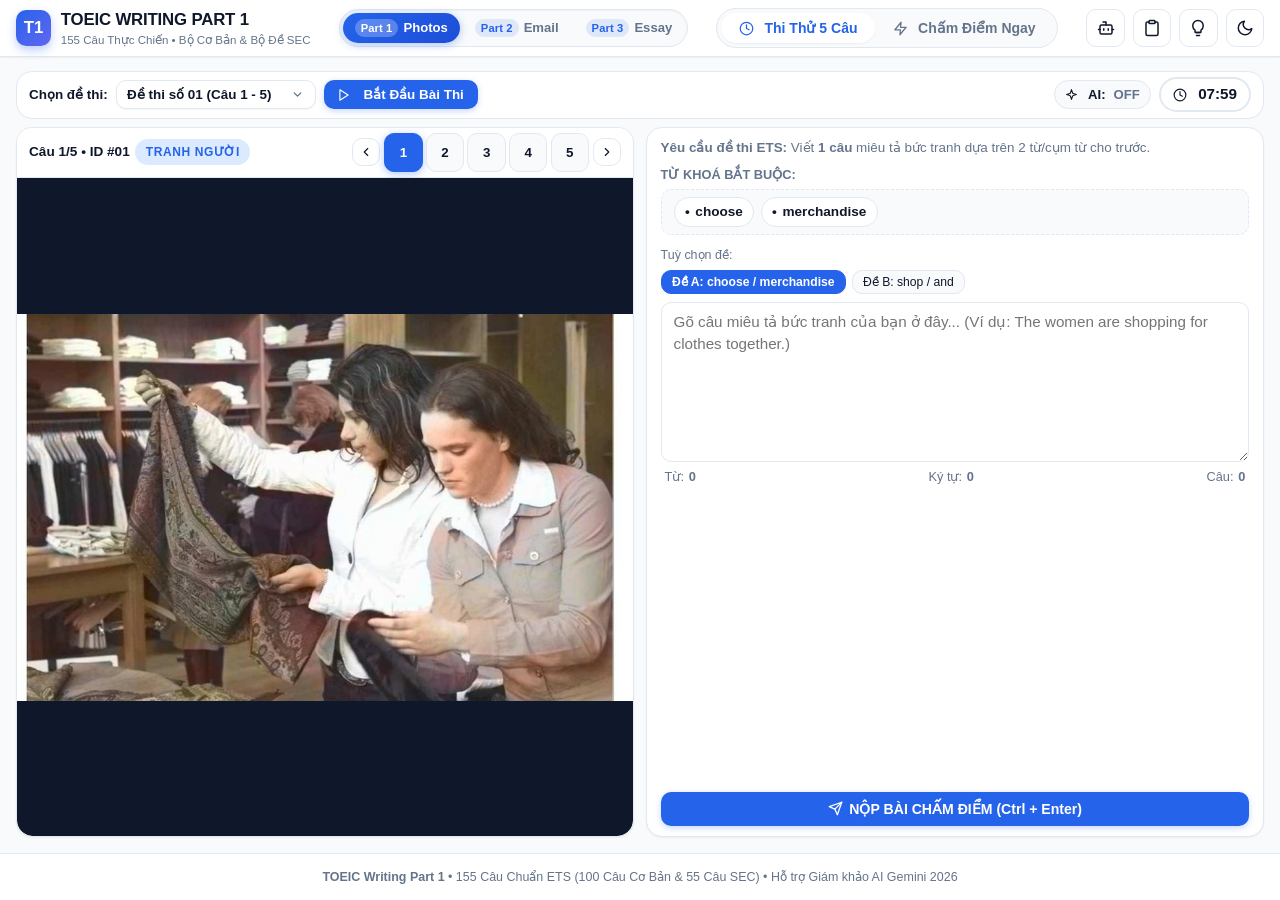
==== toeic_writing_app/index.html @ c2272577 "feat(rubric): update Part 1 and Part 3 scoring criteria to exact SEC official rubric standards" ====
<!DOCTYPE html>
<html lang="vi" data-theme="light">
<head>
  <meta charset="UTF-8">
  <meta name="viewport" content="width=device-width, initial-scale=1.0">
  <title>TOEIC Writing Part 1 - Luyện Thi & Chấm Điểm 100 Câu Chuẩn ETS</title>
  <meta name="description" content="Ứng dụng luyện thi và chấm điểm TOEIC Writing Part 1 bộ 100 câu chuẩn ETS. Có chế độ thi thử đếm giờ 8 phút và chế độ chấm điểm tức thì.">
  <link rel="stylesheet" href="styles.css">
</head>
<body>
  <!-- App Header -->
  <header class="app-header">
    <div class="container header-inner">
      <a href="#" class="brand-wrapper">
        <div class="brand-icon">T1</div>
        <div class="brand-text">
          <h1>TOEIC WRITING PART 1</h1>
          <span>155 Câu Thực Chiến • Bộ Cơ Bản & Bộ Đề SEC</span>
        </div>
      </a>

      <!-- Top Bar Part Switcher -->
      <nav class="part-switcher" aria-label="TOEIC Writing Parts">
        <a href="./index.html" class="part-tab active" title="Part 1: Photos (Questions 1–5)">
          <span class="part-pill">Part 1</span>
          <span class="part-name">Photos</span>
        </a>
        <a href="./part2/index.html" class="part-tab" title="Part 2: Email (Questions 6–7)">
          <span class="part-pill">Part 2</span>
          <span class="part-name">Email</span>
        </a>
        <a href="./part3/index.html" class="part-tab" title="Part 3: Essay (Question 8)">
          <span class="part-pill">Part 3</span>
          <span class="part-name">Essay</span>
        </a>
      </nav>

      <!-- Mode Switcher -->
      <nav class="mode-switcher" aria-label="Chế độ làm bài">
        <button id="modeFullBtn" class="mode-btn active" data-mode="full">
          <svg width="15" height="15" viewBox="0 0 24 24" fill="none" stroke="currentColor" stroke-width="2" stroke-linecap="round" stroke-linejoin="round" style="vertical-align: -2px; margin-right: 4px;"><circle cx="12" cy="12" r="10"></circle><polyline points="12 6 12 12 16 14"></polyline></svg>
          <span>Thi Thử 5 Câu</span>
        </button>
        <button id="modePracticeBtn" class="mode-btn" data-mode="practice">
          <svg width="15" height="15" viewBox="0 0 24 24" fill="none" stroke="currentColor" stroke-width="2" stroke-linecap="round" stroke-linejoin="round" style="vertical-align: -2px; margin-right: 4px;"><polygon points="13 2 3 14 12 14 11 22 21 10 12 10 13 2"></polygon></svg>
          <span>Chấm Điểm Ngay</span>
        </button>
      </nav>

      <!-- Header Action Controls -->
      <div class="header-actions">
        <button id="aiConfigBtn" class="btn-icon" title="Cấu hình Giám Khảo AI (Gemini LLM)" aria-label="Cấu hình AI">
          <svg width="18" height="18" viewBox="0 0 24 24" fill="none" stroke="currentColor" stroke-width="2" stroke-linecap="round" stroke-linejoin="round"><path d="M12 8V4H8"></path><rect width="16" height="12" x="4" y="8" rx="2"></rect><path d="M2 14h2"></path><path d="M20 14h2"></path><path d="M15 13v2"></path><path d="M9 13v2"></path></svg>
        </button>
        <button id="rubricBtn" class="btn-icon" title="Thang điểm ETS (Scoring Rubric)" aria-label="Thang điểm ETS">
          <svg width="18" height="18" viewBox="0 0 24 24" fill="none" stroke="currentColor" stroke-width="2" stroke-linecap="round" stroke-linejoin="round"><path d="M16 4h2a2 2 0 0 1 2 2v14a2 2 0 0 1-2 2H6a2 2 0 0 1-2-2V6a2 2 0 0 1 2-2h2"></path><rect x="8" y="2" width="8" height="4" rx="1" ry="1"></rect></svg>
        </button>
        <button id="tipsBtn" class="btn-icon" title="Bí kíp làm bài Part 1" aria-label="Bí kíp làm bài">
          <svg width="18" height="18" viewBox="0 0 24 24" fill="none" stroke="currentColor" stroke-width="2" stroke-linecap="round" stroke-linejoin="round"><path d="M9 18h6"></path><path d="M10 22h4"></path><path d="M12 2a7 7 0 0 0-7 7c0 2.38 1.19 4.47 3 5.74V17a1 1 0 0 0 1 1h6a1 1 0 0 0 1-1v-2.26c1.81-1.27 3-3.36 3-5.74a7 7 0 0 0-7-7z"></path></svg>
        </button>
        <button id="themeToggleBtn" class="btn-icon" title="Chuyển chế độ Sáng / Tối" aria-label="Chuyển giao diện">
          <svg id="themeToggleIcon" width="18" height="18" viewBox="0 0 24 24" fill="none" stroke="currentColor" stroke-width="2" stroke-linecap="round" stroke-linejoin="round"><path d="M21 12.79A9 9 0 1 1 11.21 3 7 7 0 0 0 21 12.79z"></path></svg>
        </button>
      </div>
    </div>
  </header>

  <!-- Main Content Area -->
  <main class="app-main">
    <div class="container">
      
      <!-- ====================================================================
           TAB 1: FULL TEST SIMULATION (Thi thử 5 câu - 8 phút chuẩn ETS)
           ==================================================================== -->
      <section id="fullTestTab" class="tab-content active">
        <!-- Test Select & Timer Bar (Single Row) -->
        <div class="test-select-bar">
          <div class="test-select-group">
            <label for="testSelect" style="font-weight: 700; font-size: 0.84rem; white-space: nowrap;">Chọn đề thi:</label>
            <select id="testSelect" class="custom-select" style="min-width: 200px;"></select>
            <button id="startTestBtn" class="btn btn-primary" style="padding: 0.35rem 0.8rem; font-size: 0.84rem; white-space: nowrap;">
              <svg width="14" height="14" viewBox="0 0 24 24" fill="none" stroke="currentColor" stroke-width="2" stroke-linecap="round" stroke-linejoin="round" style="vertical-align: -2px; margin-right: 4px;"><polygon points="5 3 19 12 5 21 5 3"></polygon></svg>
              <span>Bắt Đầu Bài Thi</span>
            </button>
          </div>

          <div style="display: flex; align-items: center; gap: 0.5rem; flex-shrink: 0;">
            <button id="aiToggleSwitchFull" class="ai-toggle-switch" style="padding: 0.35rem 0.65rem; font-size: 0.82rem; white-space: nowrap;" title="Bật/Tắt chế độ chấm thi bằng AI Gemini cho bài thi thử">
              <svg width="13" height="13" viewBox="0 0 24 24" fill="none" stroke="currentColor" stroke-width="2" stroke-linecap="round" stroke-linejoin="round" style="vertical-align: -2px; margin-right: 2px;"><path d="m12 3-1.9 5.8a2 2 0 0 1-1.3 1.3L3 12l5.8 1.9a2 2 0 0 1 1.3 1.3L12 21l1.9-5.8a2 2 0 0 1 1.3-1.3L21 12l-5.8-1.9a2 2 0 0 1-1.3-1.3Z"></path></svg>
              <span>AI:</span>
              <strong id="aiStatusTextFull">OFF</strong>
            </button>

            <!-- Countdown Timer Widget -->
            <div id="timerWidget" class="timer-widget" style="padding: 0.25rem 0.75rem; font-size: 0.95rem;">
              <svg width="14" height="14" viewBox="0 0 24 24" fill="none" stroke="currentColor" stroke-width="2" stroke-linecap="round" stroke-linejoin="round" style="vertical-align: -2px; margin-right: 3px;"><circle cx="12" cy="12" r="10"></circle><polyline points="12 6 12 12 16 14"></polyline></svg>
              <span id="timerText">08:00</span>
            </div>
          </div>
        </div>

        <!-- In-Progress Workspace -->
        <div id="testActiveWorkspace">
          <div class="test-grid">
            <!-- Left: Picture Viewer -->
            <div class="image-viewer-card">
              <div class="image-header" style="display: flex; align-items: center; justify-content: space-between; padding: 0.35rem 0.75rem;">
                <div style="display: flex; align-items: center; gap: 0.35rem;">
                  <span id="testQuestionBadge" style="font-weight: 700; font-size: 0.85rem;">Câu 1/5 • ID #01</span>
                  <span id="testCategoryBadge" class="category-tag">Tranh Người</span>
                  <span id="testSecBadge" class="sec-tag" style="display: none;">SEC</span>
                </div>
                <!-- Nav Buttons & 5 Question Palette integrated into Header -->
                <div style="display: flex; align-items: center; gap: 0.25rem;">
                  <button id="testPrevBtn" class="btn btn-outline btn-nav-icon" disabled style="width: 28px; height: 28px; min-width: 28px;" title="Câu trước (Ctrl + Left)">
                    <svg width="14" height="14" viewBox="0 0 24 24" fill="none" stroke="currentColor" stroke-width="2" stroke-linecap="round" stroke-linejoin="round"><polyline points="15 18 9 12 15 6"></polyline></svg>
                  </button>
                  <div class="palette-grid" id="testPalette" style="display: flex; gap: 0.2rem;">
                    <!-- 1, 2, 3, 4, 5 buttons -->
                  </div>
                  <button id="testNextBtn" class="btn btn-outline btn-nav-icon" style="width: 28px; height: 28px; min-width: 28px;" title="Câu tiếp theo (Ctrl + Right)">
                    <svg width="14" height="14" viewBox="0 0 24 24" fill="none" stroke="currentColor" stroke-width="2" stroke-linecap="round" stroke-linejoin="round"><polyline points="9 18 15 12 9 6"></polyline></svg>
                  </button>
                </div>
              </div>
              <div class="image-wrapper">
                <img id="testImage" src="" alt="Bức tranh TOEIC Writing Part 1">
              </div>
            </div>

            <!-- Right: Prompt & Writing Input -->
            <div class="prompt-card">
              <div class="prompt-instruction" style="font-size: 0.84rem;">
                <strong>Yêu cầu đề thi ETS:</strong> Viết <strong>1 câu</strong> miêu tả bức tranh dựa trên 2 từ/cụm từ cho trước.
              </div>

              <!-- Keyword Display -->
              <div>
                <div style="font-size: 0.8rem; font-weight: 700; color: var(--text-muted); margin-bottom: 0.25rem; text-transform: uppercase;">
                  Từ khoá bắt buộc:
                </div>
                <div id="testKeywordsDisplay" class="keywords-display">
                  <!-- Dynamically populated keywords badges -->
                </div>
              </div>

              <!-- Variant Selector (Option A / Option B) -->
              <div id="testVariantContainer" style="display: none;">
                <span style="font-size: 0.78rem; color: var(--text-muted);">Tuỳ chọn đề:</span>
                <div id="testVariantToggle" class="prompt-variant-toggle"></div>
              </div>

              <!-- Writing Input -->
              <div class="writing-input-wrapper">
                <textarea 
                  id="testTextarea" 
                  class="writing-textarea" 
                  placeholder="Gõ câu miêu tả bức tranh của bạn ở đây... (Ví dụ: The women are shopping for clothes together.)"
                  spellcheck="false"
                  autocomplete="off"
                  autocorrect="off"
                ></textarea>
                <div class="writing-stats">
                  <span class="stat-item">Từ: <strong id="testWordCount">0</strong></span>
                  <span class="stat-item">Ký tự: <strong id="testCharCount">0</strong></span>
                  <span class="stat-item">Câu: <strong id="testSentenceCount">0</strong></span>
                  <span id="testFormatWarning" style="color: var(--danger); font-weight: 600; display: none;">
                    <svg width="13" height="13" viewBox="0 0 24 24" fill="none" stroke="currentColor" stroke-width="2" stroke-linecap="round" stroke-linejoin="round" style="vertical-align: -2px;"><path d="m21.73 18-8-14a2 2 0 0 0-3.48 0l-8 14A2 2 0 0 0 4 21h16a2 2 0 0 0 1.73-3Z"></path><line x1="12" y1="9" x2="12" y2="13"></line><line x1="12" y1="17" x2="12.01" y2="17"></line></svg>
                    Viết nhiều hơn 1 câu
                  </span>
                </div>
              </div>

              <!-- Test Submit Button inside Right Card -->
              <div>
                <button id="testSubmitBtn" class="btn btn-primary" style="width: 100%; padding: 0.5rem 1rem; font-size: 0.88rem; font-weight: 700; display: flex; align-items: center; justify-content: center; gap: 0.4rem;" title="Nộp bài và chấm điểm (Ctrl + Enter)">
                  <svg width="15" height="15" viewBox="0 0 24 24" fill="none" stroke="currentColor" stroke-width="2" stroke-linecap="round" stroke-linejoin="round"><line x1="22" y1="2" x2="11" y2="13"></line><polygon points="22 2 15 22 11 13 2 9 22 2"></polygon></svg>
                  <span>NỘP BÀI CHẤM ĐIỂM (Ctrl + Enter)</span>
                </button>
              </div>
            </div>
          </div>
        </div>

        <!-- Test Report View (Results after submit) -->
        <div id="testReportView" class="report-view">
          <div class="report-summary-card">
            <h2 style="font-size: 1.4rem; margin-bottom: 0.5rem;">KẾT QUẢ BÀI THI THỬ TOEIC WRITING PART 1</h2>
            <div id="reportScoreNumber" class="report-score-number">15 / 15</div>
            <div id="reportBadge" class="score-badge score-3" style="font-size: 1.15rem; margin-bottom: 0.75rem;">
              XUẤT SẮC - ĐẠT CHUẨN ETS CAO NHẤT
            </div>
            <p id="reportSummaryText" style="color: var(--text-muted); max-width: 600px; margin: 0 auto;">
              Chúc mừng bạn đã hoàn thành bài thi 5 câu! Dưới đây là phân tích chi tiết cho từng câu hỏi.
            </p>
            <div style="margin-top: 1.25rem; display: flex; gap: 0.75rem; justify-content: center;">
              <button id="reportRetakeBtn" class="btn btn-primary">
                <svg width="14" height="14" viewBox="0 0 24 24" fill="none" stroke="currentColor" stroke-width="2" style="vertical-align: -2px; margin-right: 4px;"><path d="M3 12a9 9 0 0 1 9-9 9.75 9.75 0 0 1 6.74 2.74L21 8"></path><path d="M21 3v5h-5"></path><path d="M21 12a9 9 0 0 1-9 9 9.75 9.75 0 0 1-6.74-2.74L3 16"></path><path d="M8 16H3v5"></path></svg>
                Làm lại đề này
              </button>
              <button id="reportNextTestBtn" class="btn btn-outline">
                Đề tiếp theo
                <svg width="14" height="14" viewBox="0 0 24 24" fill="none" stroke="currentColor" stroke-width="2" style="vertical-align: -2px; margin-left: 4px;"><polyline points="9 18 15 12 9 6"></polyline></svg>
              </button>
            </div>
          </div>

          <!-- 5 Questions Detailed Breakdown -->
          <div id="reportQuestionsList" class="report-questions-list">
            <!-- Dynamically populated 5 question results -->
          </div>
        </div>
      </section>

      <!-- ====================================================================
           TAB 2: INSTANT PRACTICE MODE (Luyện tập tự do & Chấm ngay)
           ==================================================================== -->
      <section id="practiceTab" class="tab-content">
        <!-- Practice Toolbar (Single Row) -->
        <div class="practice-toolbar">
          <div style="display: flex; align-items: center; gap: 0.45rem; flex: 1; min-width: 0;">
            <label for="practiceCategoryFilter" style="font-weight: 700; font-size: 0.84rem; white-space: nowrap;">Bộ đề:</label>
            <select id="practiceCategoryFilter" class="custom-select" style="max-width: 155px;">
              <option value="all">Tất cả 155 câu</option>
              <option value="sec">Bộ Đề SEC (55 câu mới)</option>
              <option value="core">Bộ 100 Câu Cơ Bản</option>
              <option value="people">Tranh Người</option>
              <option value="objects_scenes">Tranh Vật & Cảnh</option>
              <option value="unanswered">Chưa làm</option>
              <option value="score3">Đạt điểm 3/3</option>
              <option value="retry">Cần cải thiện (0-2đ)</option>
            </select>

            <label for="practiceQuestionSelect" style="font-weight: 700; font-size: 0.84rem; white-space: nowrap;">Chọn câu:</label>
            <select id="practiceQuestionSelect" class="custom-select" style="flex: 1; max-width: 280px; min-width: 140px;">
              <!-- Dynamically populated list of 155 questions -->
            </select>

            <input 
              type="text" 
              id="practiceSearchInput" 
              class="search-input" 
              placeholder="Tìm từ khoá..." 
              autocomplete="off"
              style="max-width: 135px; padding: 0.35rem 0.6rem; font-size: 0.82rem;"
            >
          </div>

          <div style="display: flex; align-items: center; gap: 0.45rem; flex-shrink: 0;">
            <button id="practiceRandomBtn" class="btn btn-outline" style="padding: 0.35rem 0.65rem; font-size: 0.82rem; white-space: nowrap;" title="Luyện một câu ngẫu nhiên">
              <svg width="13" height="13" viewBox="0 0 24 24" fill="none" stroke="currentColor" stroke-width="2" stroke-linecap="round" stroke-linejoin="round" style="vertical-align: -2px; margin-right: 2px;"><polyline points="16 3 21 3 21 8"></polyline><line x1="4" y1="20" x2="21" y2="3"></line><polyline points="21 16 21 21 16 21"></polyline><line x1="15" y1="15" x2="21" y2="21"></line><line x1="4" y1="4" x2="9" y2="9"></line></svg>
              <span>Ngẫu nhiên</span>
            </button>
            <button id="aiToggleSwitch" class="ai-toggle-switch" style="padding: 0.35rem 0.65rem; font-size: 0.82rem; white-space: nowrap;" title="Bật/Tắt chế độ chấm bằng AI Gemini">
              <svg width="13" height="13" viewBox="0 0 24 24" fill="none" stroke="currentColor" stroke-width="2" stroke-linecap="round" stroke-linejoin="round" style="vertical-align: -2px; margin-right: 2px;"><path d="m12 3-1.9 5.8a2 2 0 0 1-1.3 1.3L3 12l5.8 1.9a2 2 0 0 1 1.3 1.3L12 21l1.9-5.8a2 2 0 0 1 1.3-1.3L21 12l-5.8-1.9a2 2 0 0 1-1.3-1.3Z"></path></svg>
              <span>AI:</span>
              <strong id="aiStatusText">OFF</strong>
            </button>
          </div>
        </div>

        <!-- Practice Workspace Grid -->
        <div class="test-grid">
          <!-- Left: Picture Viewer -->
          <div class="image-viewer-card">
            <div class="image-header">
              <span id="practiceQuestionBadge" style="font-weight: 700; font-size: 0.9rem;">Câu 1 / 155</span>
              <div>
                <span id="practiceCategoryBadge" class="category-tag">Tranh Người</span>
                <span id="practiceSecBadge" class="sec-tag" style="display: none;">SEC</span>
              </div>
            </div>
            <div class="image-wrapper">
              <img id="practiceImage" src="" alt="Bức tranh TOEIC Writing Part 1">
            </div>
          </div>

          <!-- Right: Prompt, Input & Action Buttons -->
          <div class="prompt-card">
            <div class="prompt-instruction">
              <strong>Yêu cầu đề bài:</strong> Viết <strong>1 câu</strong> miêu tả bức tranh sử dụng 2 từ khoá bắt buộc.
            </div>

            <!-- Keyword Display -->
            <div>
              <div style="font-size: 0.82rem; font-weight: 700; color: var(--text-muted); margin-bottom: 0.4rem; text-transform: uppercase;">
                Từ khoá bắt buộc:
              </div>
              <div id="practiceKeywordsDisplay" class="keywords-display">
                <!-- Badges populated dynamically -->
              </div>
            </div>

            <!-- Variant Selector -->
            <div id="practiceVariantContainer" style="display: none;">
              <span style="font-size: 0.8rem; color: var(--text-muted);">Tuỳ chọn đề:</span>
              <div id="practiceVariantToggle" class="prompt-variant-toggle"></div>
            </div>

            <!-- Writing Textarea -->
            <div class="writing-input-wrapper">
              <textarea 
                id="practiceTextarea" 
                class="writing-textarea" 
                placeholder="Nhập câu tiếng Anh miêu tả bức tranh... Bấm 'Kiểm Tra & Chấm Ngay' hoặc phím tắt Ctrl + Enter để xem đánh giá."
                spellcheck="false"
                autocomplete="off"
                autocorrect="off"
              ></textarea>
              <div class="writing-stats">
                <span class="stat-item">Từ: <strong id="practiceWordCount">0</strong></span>
                <span class="stat-item">Ký tự: <strong id="practiceCharCount">0</strong></span>
                <span class="stat-item">Câu: <strong id="practiceSentenceCount">0</strong></span>
                <span id="practiceFormatWarning" style="color: var(--danger); font-weight: 600; display: none;">
                  <svg width="14" height="14" viewBox="0 0 24 24" fill="none" stroke="currentColor" stroke-width="2" stroke-linecap="round" stroke-linejoin="round" style="vertical-align: -2px;"><path d="m21.73 18-8-14a2 2 0 0 0-3.48 0l-8 14A2 2 0 0 0 4 21h16a2 2 0 0 0 1.73-3Z"></path><line x1="12" y1="9" x2="12" y2="13"></line><line x1="12" y1="17" x2="12.01" y2="17"></line></svg>
                  Viết nhiều hơn 1 câu
                </span>
              </div>
            </div>

            <!-- Action Buttons: All in 1 row -->
            <div class="practice-actions-row" style="display: flex; gap: 0.35rem; align-items: center; justify-content: space-between; width: 100%; flex-wrap: nowrap;">
              <div style="display: flex; gap: 0.35rem; align-items: center; flex: 1; min-width: 0;">
                <button id="checkAnswerBtn" class="btn btn-primary" style="font-size: 0.82rem; padding: 0.4rem 0.65rem; white-space: nowrap;" title="Kiểm tra và chấm ngay (Ctrl + Enter)">
                  <svg width="14" height="14" viewBox="0 0 24 24" fill="none" stroke="currentColor" stroke-width="2" stroke-linecap="round" stroke-linejoin="round" style="vertical-align: -2px; margin-right: 3px;"><polygon points="13 2 3 14 12 14 11 22 21 10 12 10 13 2"></polygon></svg>
                  <span>Kiểm Tra (Ctrl+Enter)</span>
                </button>
                <button id="showAnswerBtn" class="btn btn-outline" style="font-size: 0.82rem; padding: 0.4rem 0.65rem; white-space: nowrap;" title="Xem ngay câu mẫu của chuyên gia">
                  <svg width="14" height="14" viewBox="0 0 24 24" fill="none" stroke="currentColor" stroke-width="2" stroke-linecap="round" stroke-linejoin="round" style="vertical-align: -2px; margin-right: 3px;"><path d="M2 12s3-7 10-7 10 7 10 7-3 7-10 7-10-7-10-7Z"></path><circle cx="12" cy="12" r="3"></circle></svg>
                  <span>Xem Đáp Án</span>
                </button>
                <button id="clearPracticeBtn" class="btn btn-outline" style="font-size: 0.82rem; padding: 0.4rem 0.55rem; white-space: nowrap;" title="Xoá để viết lại">
                  <svg width="14" height="14" viewBox="0 0 24 24" fill="none" stroke="currentColor" stroke-width="2" stroke-linecap="round" stroke-linejoin="round" style="vertical-align: -2px;"><path d="M3 6h18"></path><path d="M19 6v14c0 1-1 2-2 2H7c-1 0-2-1-2-2V6"></path><path d="M8 6V4c0-1 1-2 2-2h4c1 0 2 1 2 2v2"></path></svg>
                  <span>Xoá</span>
                </button>
              </div>
              <div style="display: flex; gap: 0.3rem; align-items: center; flex-shrink: 0;">
                <button id="practicePrevBtn" class="btn btn-outline btn-nav-icon" style="width: 34px; height: 34px; min-width: 34px;" title="Lùi về câu trước (Ctrl + Left)">
                  <svg width="15" height="15" viewBox="0 0 24 24" fill="none" stroke="currentColor" stroke-width="2" stroke-linecap="round" stroke-linejoin="round"><polyline points="15 18 9 12 15 6"></polyline></svg>
                </button>
                <button id="practiceNextBtn" class="btn btn-outline btn-nav-icon" style="width: 34px; height: 34px; min-width: 34px;" title="Sang câu tiếp theo (Ctrl + Right)">
                  <svg width="15" height="15" viewBox="0 0 24 24" fill="none" stroke="currentColor" stroke-width="2" stroke-linecap="round" stroke-linejoin="round"><polyline points="9 18 15 12 9 6"></polyline></svg>
                </button>
              </div>
            </div>

            <!-- Instant Feedback Box -->
            <div id="instantFeedbackBox" class="feedback-container" style="display: none;">
              <div class="feedback-header">
                <div>
                  <span style="font-size: 0.85rem; color: var(--text-muted); display: block;">Kết quả đánh giá ETS:</span>
                  <div id="feedbackScoreBadge" class="score-badge score-3">
                    Điểm 3/3 - Xuất Sắc (Chuẩn ETS)
                  </div>
                </div>
              </div>

              <!-- Criteria Breakdown -->
              <div class="feedback-section">
                <div class="feedback-section-title">Chi tiết các tiêu chí:</div>
                <ul id="feedbackCriteriaList" class="feedback-list">
                  <!-- Items inserted by JS -->
                </ul>
              </div>

              <!-- Sample Answer Box -->
              <div id="feedbackSampleBox" class="sample-answer-box">
                <strong>Câu Mẫu Chuẩn Điểm 3 Của Chuyên Gia:</strong>
                <span id="feedbackSampleText">The women are choosing some merchandise.</span>
              </div>

              <!-- Grammar Tip Box -->
              <div id="feedbackTipBox" class="grammar-tip-box">
                <strong>Điểm Ngữ Pháp Cần Chú Ý:</strong>
                <span id="feedbackTipText">Sử dụng thì Hiện Tại Tiếp Diễn để miêu tả hành động trong tranh.</span>
              </div>

              <!-- AI Native Upgrade Box -->
              <div id="feedbackAiUpgradeBox" class="ai-upgrade-box" style="display: none;">
                <strong>Gợi Ý Viết Lại Chuẩn Bản Xứ (Giám khảo AI):</strong>
                <span id="feedbackAiUpgradeText"></span>
              </div>
            </div>
          </div>
        </div>
      </section>

    </div>
  </main>

  <!-- App Footer (Single Line) -->
  <footer class="app-footer">
    <div class="container">
      <p style="margin: 0; font-size: 0.78rem;"><strong>TOEIC Writing Part 1</strong> • 155 Câu Chuẩn ETS (100 Câu Cơ Bản & 55 Câu SEC) • Hỗ trợ Giám khảo AI Gemini 2026</p>
    </div>
  </footer>

  <!-- ====================================================================
       MODAL 1: ETS SCORING RUBRIC (Quy chuẩn chấm điểm chuẩn ETS)
       ==================================================================== -->
  <div id="rubricModal" class="modal-overlay">
    <div class="modal-box" style="max-width: 680px;">
      <div class="modal-header">
        <h3 class="modal-title">
          <svg width="18" height="18" viewBox="0 0 24 24" fill="none" stroke="currentColor" stroke-width="2" stroke-linecap="round" stroke-linejoin="round" style="vertical-align: -3px; margin-right: 6px;"><path d="M16 4h2a2 2 0 0 1 2 2v14a2 2 0 0 1-2 2H6a2 2 0 0 1-2-2V6a2 2 0 0 1 2-2h2"></path><rect x="8" y="2" width="8" height="4" rx="1" ry="1"></rect></svg>
          Tiêu Chí Chấm Điểm TOEIC Writing Part 1 (SEC)
        </h3>
        <button class="close-btn" data-close="rubricModal">&times;</button>
      </div>
      <div style="font-size: 0.92rem; line-height: 1.6; color: var(--text-main);">
        <p style="margin-bottom: 1rem; color: var(--text-muted);">
          Thang điểm chuẩn khảo thí <strong>Part 1: Tả tranh sử dụng 2 từ cho sẵn</strong> (Thang điểm 0–3):
        </p>

        <div style="background: var(--success-light); border-left: 4px solid var(--success); padding: 0.75rem 1rem; border-radius: 4px; margin-bottom: 0.85rem;">
          <strong style="color: var(--success); font-size: 1rem;">Điểm 3 (Tối đa):</strong>
          <ul style="margin-top: 0.4rem; padding-left: 1.25rem;">
            <li>Không có lỗi ngữ pháp.</li>
            <li>Sử dụng đúng cả 2 từ cho sẵn (đúng dạng và hợp ngữ cảnh).</li>
            <li>Phù hợp với hình ảnh.</li>
          </ul>
        </div>

        <div style="background: var(--warning-light); border-left: 4px solid var(--warning); padding: 0.75rem 1rem; border-radius: 4px; margin-bottom: 0.85rem;">
          <strong style="color: var(--warning); font-size: 1rem;">Điểm 2 (Bài viết có thể là một hoặc nhiều câu):</strong>
          <ul style="margin-top: 0.4rem; padding-left: 1.25rem;">
            <li>Có lỗi ngữ pháp nhẹ, không làm sai nghĩa.</li>
            <li>Có đủ cả 2 từ, có thể sai dạng hoặc không trong cùng câu.</li>
            <li>Vẫn đúng với hình ảnh.</li>
          </ul>
        </div>

        <div style="background: var(--danger-light); border-left: 4px solid var(--danger); padding: 0.75rem 1rem; border-radius: 4px; margin-bottom: 0.85rem;">
          <strong style="color: var(--danger); font-size: 1rem;">Điểm 1 (Chưa Đạt Yêu Cầu):</strong>
          <ul style="margin-top: 0.4rem; padding-left: 1.25rem;">
            <li>Có lỗi làm sai nghĩa, khó hiểu.</li>
            <li>Thiếu 1 hoặc cả 2 từ.</li>
            <li>Không phù hợp với hình ảnh.</li>
          </ul>
        </div>

        <div style="background: var(--bg-main); border-left: 4px solid var(--text-muted); padding: 0.75rem 1rem; border-radius: 4px;">
          <strong style="color: var(--text-muted); font-size: 1rem;">Điểm 0 (Không Tính Điểm):</strong>
          <ul style="margin-top: 0.4rem; padding-left: 1.25rem;">
            <li>Bỏ trống, viết bằng ngôn ngữ khác, hoặc chỉ gõ ký tự linh tinh.</li>
          </ul>
        </div>
      </div>
    </div>
  </div>

  <!-- ====================================================================
       MODAL 2: GRAMMAR TIPS & STRATEGIES (Bí kíp làm bài)
       ==================================================================== -->
  <div id="tipsModal" class="modal-overlay">
    <div class="modal-box">
      <div class="modal-header">
        <h3 class="modal-title">
          <svg width="18" height="18" viewBox="0 0 24 24" fill="none" stroke="currentColor" stroke-width="2" stroke-linecap="round" stroke-linejoin="round" style="vertical-align: -3px; margin-right: 6px;"><path d="M9 18h6"></path><path d="M10 22h4"></path><path d="M12 2a7 7 0 0 0-7 7c0 2.38 1.19 4.47 3 5.74V17a1 1 0 0 0 1 1h6a1 1 0 0 0 1-1v-2.26c1.81-1.27 3-3.36 3-5.74a7 7 0 0 0-7-7z"></path></svg>
          Bí Kíp Đạt Điểm 3/3 TOEIC Writing Part 1
        </h3>
        <button class="close-btn" data-close="tipsModal">&times;</button>
      </div>
      <div style="font-size: 0.92rem; line-height: 1.6;">
        <ol style="padding-left: 1.25rem; display: flex; flex-direction: column; gap: 0.75rem;">
          <li>
            <strong>1. Luôn viết duy nhất 1 câu:</strong><br>
            Bắt đầu bằng chữ in hoa và kết thúc bằng dấu chấm câu. Tuyệt đối không viết 2 câu riêng biệt. Nếu cần nối ý, dùng liên từ (<em>and, but, while, because, so</em>) hoặc mệnh đề quan hệ (<em>who, which</em>).
          </li>
          <li style="background: var(--danger-light); border-left: 4px solid var(--danger); padding: 0.6rem 0.85rem; border-radius: var(--radius-md);">
            <strong>2. Nêu rõ chủ thể — KHÔNG mở đầu bằng đại từ mơ hồ:</strong><br>
            Trước khi dùng <em>they / she / he / we / you</em>, bạn PHẢI nêu danh từ chỉ người/vật trong tranh (vd: <strong>The women, Two men, A customer</strong>).<br>
            <span style="color: var(--danger); font-weight: 700;">[Sai]</span> <em>"They are choosing some merchandise."</em> — Giám khảo không biết "they" là ai.<br>
            <span style="color: var(--success); font-weight: 700;">[Đúng]</span> <em>"The women are choosing some merchandise."</em><br>
            Đại từ chỉ được dùng để thay thế cho danh từ <strong>đã nhắc đến trước đó</strong> trong câu.
          </li>
          <li>
            <strong>3. Tranh có Người (People):</strong><br>
            Ưu tiên thì <strong>Hiện Tại Tiếp Diễn (S + is/are + V-ing)</strong> để miêu tả hành động đang diễn ra của người trong ảnh.
          </li>
          <li>
            <strong>4. Tranh Vật & Cảnh (Objects & Scenery):</strong><br>
            Ưu tiên <strong>Thể Bị Động (S + is/are + V3/ed hoặc has/have been + V3/ed)</strong> hoặc cấu trúc tồn tại (<em>There is/are...</em>) để miêu tả sự sắp đặt của đồ vật.
          </li>
          <li>
            <strong>5. Linh hoạt biến đổi từ khoá:</strong><br>
            ETS cho phép đổi dạng từ: chia thì (<em>shop &rarr; is shopping</em>), chuyển số nhiều (<em>woman &rarr; women</em>), dạng danh động từ.
          </li>
          <li>
            <strong>6. Giữ câu ngắn gọn, rõ nghĩa:</strong><br>
            Độ dài lý tưởng là từ 8 đến 18 từ. Không viết lan man để tránh sinh ra lỗi ngữ pháp không đáng có.
          </li>
        </ol>
      </div>
    </div>
  </div>

  <!-- ====================================================================
       MODAL 3: CONFIRM SUBMIT MODAL
       ==================================================================== -->
  <div id="submitModal" class="modal-overlay">
    <div class="modal-box" style="max-width: 480px; text-align: center;">
      <div style="margin-bottom: 0.75rem; color: var(--primary);">
        <svg width="48" height="48" viewBox="0 0 24 24" fill="none" stroke="currentColor" stroke-width="2" stroke-linecap="round" stroke-linejoin="round"><path d="M14 2H6a2 2 0 0 0-2 2v16a2 2 0 0 0 2 2h12a2 2 0 0 0 2-2V8z"></path><polyline points="14 2 14 8 20 8"></polyline><line x1="16" y1="13" x2="8" y2="13"></line><line x1="16" y1="17" x2="8" y2="17"></line><polyline points="10 9 9 9 8 9"></polyline></svg>
      </div>
      <h3 style="font-size: 1.25rem; margin-bottom: 0.5rem;">Bạn Có Chắc Chắn Muốn Nộp Bài?</h3>
      <p id="submitWarningText" style="color: var(--text-muted); font-size: 0.95rem; margin-bottom: 0.75rem;">
        Bạn đã hoàn thành 5/5 câu hỏi. Bấm nộp bài để xem ngay bảng điểm và phân tích chi tiết.
      </p>
      <div id="submitAiNotice" style="font-size: 0.85rem; padding: 0.6rem 0.85rem; border-radius: var(--radius-sm); margin-bottom: 1.25rem; background: rgba(139, 92, 246, 0.08); color: #8b5cf6; font-weight: 600;">
        Chế độ: Giám Khảo AI Gemini đang BẬT
      </div>
      <div style="display: flex; gap: 0.75rem; justify-content: center;">
        <button id="cancelSubmitBtn" class="btn btn-outline">
          Quay lại làm tiếp
        </button>
        <button id="confirmSubmitBtn" class="btn btn-primary">
          Đồng Ý Nộp Bài
        </button>
      </div>
    </div>
  </div>

  <!-- ====================================================================
       MODAL 4: GEMINI AI EXAMINER CONFIGURATION
       ==================================================================== -->
  <div id="aiConfigModal" class="modal-overlay">
    <div class="modal-box" style="max-width: 520px;">
      <div class="modal-header">
        <h3 class="modal-title">
          <svg width="20" height="20" viewBox="0 0 24 24" fill="none" stroke="currentColor" stroke-width="2" stroke-linecap="round" stroke-linejoin="round" style="vertical-align: -3px; margin-right: 6px;"><path d="M12 8V4H8"></path><rect width="16" height="12" x="4" y="8" rx="2"></rect><path d="M2 14h2"></path><path d="M20 14h2"></path><path d="M15 13v2"></path><path d="M9 13v2"></path></svg>
          Cấu Hình Giám Khảo AI (Gemini LLM)
        </h3>
        <button class="close-btn" data-close="aiConfigModal">&times;</button>
      </div>
      <div style="font-size: 0.92rem; line-height: 1.6;">
        <p style="color: var(--text-muted); margin-bottom: 1rem;">
          Kết nối Google Gemini AI để được <strong>chấm thi thông minh</strong>, nhận diện ngữ nghĩa câu, phân tích lỗi sai chi tiết và gợi ý cách viết chuẩn người bản xứ.
        </p>

        <div style="margin-bottom: 1rem;">
          <label for="aiApiKeyInput" style="display: block; font-weight: 700; margin-bottom: 0.35rem;">
            Google Gemini API Key:
          </label>
          <input 
            type="password" 
            id="aiApiKeyInput" 
            class="writing-textarea" 
            style="min-height: auto; height: 42px; padding: 0.5rem 0.8rem; font-family: monospace; font-size: 0.9rem;" 
            placeholder="Dán API key của bạn (bắt đầu bằng AIzaSy... hoặc AQ...)"
          >
          <div style="font-size: 0.78rem; color: var(--text-muted); margin-top: 0.35rem;">
            <strong>Bảo mật riêng tư 100%:</strong> Key chỉ lưu trực tiếp trên trình duyệt của riêng bạn (LocalStorage).<br>
            Nhận API Key hoàn toàn miễn phí tại: <a href="https://aistudio.google.com/app/apikey" target="_blank" rel="noopener" style="color: var(--primary); font-weight: 600;">Google AI Studio</a>
          </div>
        </div>

        <div style="margin-bottom: 1.25rem;">
          <label for="aiModelSelect" style="display: block; font-weight: 700; margin-bottom: 0.35rem;">
            Mô hình AI:
          </label>
          <select id="aiModelSelect" class="custom-select" style="width: 100%;">
            <option value="gemini-flash-lite-latest" selected>Gemini Flash-Lite Latest (Khuyên dùng - Nhanh 1.0s & Miễn phí)</option>
            <option value="gemini-3.5-flash-lite">Gemini 3.5 Flash-Lite (Chuẩn ETS - 1.2s)</option>
            <option value="gemini-3.7-flash">Gemini 3.7 Flash (Mô hình mới)</option>
            <option value="gemini-3.6-flash">Gemini 3.6 Flash (Mô hình mới)</option>
            <option value="gemini-3.5-flash">Gemini 3.5 Flash (Phân tích chi tiết)</option>
            <option value="gemini-3.1-flash-lite">Gemini 3.1 Flash-Lite</option>
          </select>
        </div>

        <div style="display: flex; gap: 0.6rem; align-items: center; justify-content: space-between; flex-wrap: wrap;">
          <div style="display: flex; gap: 0.5rem;">
            <button id="saveAiConfigBtn" class="btn btn-primary" style="padding: 0.5rem 1rem;">
              Lưu Cấu Hình
            </button>
            <button id="testAiConfigBtn" class="btn btn-outline" style="padding: 0.5rem 0.85rem;">
              Kiểm Tra Kết Nối
            </button>
          </div>
          <button id="clearAiConfigBtn" class="btn btn-outline" style="color: var(--danger); padding: 0.5rem 0.75rem; border-color: var(--danger-light);">
            Xoá Key
          </button>
        </div>

        <div id="aiTestStatus" style="margin-top: 0.85rem; font-size: 0.85rem; display: none;"></div>
      </div>
    </div>
  </div>

  <!-- Script Files -->
  <script src="toeic_data.js"></script>
  <script src="evaluator.js"></script>
  <script src="llm_evaluator.js"></script>
  <script src="custom_select.js"></script>
  <script src="ui_feedback.js"></script>
  <script src="app.js"></script>
</body>
</html>
---- toeic_writing_app/styles.css ----
/* ==========================================================================
   TOEIC WRITING PART 1 - MODERN STYLESHEET
   Supports Light/Dark Mode, Responsive Design, ETS Theme
   ========================================================================== */

:root {
  --font-family: -apple-system, BlinkMacSystemFont, "Segoe UI", Roboto, "Helvetica Neue", Arial, sans-serif;
  
  /* Primary & Accent */
  --primary: #2563eb;
  --primary-hover: #1d4ed8;
  --primary-light: #dbeafe;
  --accent: #f59e0b;
  --accent-light: #fef3c7;
  
  /* Status Colors */
  --success: #10b981;
  --success-light: #d1fae5;
  --warning: #f59e0b;
  --warning-light: #fef3c7;
  --danger: #ef4444;
  --danger-light: #fee2e2;
  
  /* Neutral / Theme Colors (Default Light) */
  --bg-main: #f8fafc;
  --bg-card: #ffffff;
  --bg-card-hover: #f1f5f9;
  --border-color: #e2e8f0;
  --text-main: #0f172a;
  --text-muted: #64748b;
  --text-light: #94a3b8;
  --shadow-sm: 0 1px 2px 0 rgb(0 0 0 / 0.05);
  --shadow-md: 0 4px 6px -1px rgb(0 0 0 / 0.1), 0 2px 4px -2px rgb(0 0 0 / 0.1);
  --shadow-lg: 0 10px 15px -3px rgb(0 0 0 / 0.1), 0 4px 6px -4px rgb(0 0 0 / 0.1);
  --shadow-xl: 0 20px 25px -5px rgb(0 0 0 / 0.1), 0 8px 10px -6px rgb(0 0 0 / 0.1);

  --radius-sm: 6px;
  --radius-md: 10px;
  --radius-lg: 16px;
  --radius-full: 9999px;

  --transition: all 0.2s ease-in-out;
}

[data-theme="dark"] {
  --bg-main: #0b0f19;
  --bg-card: #131b2e;
  --bg-card-hover: #1a243d;
  --border-color: #232f48;
  --text-main: #f1f5f9;
  --text-muted: #94a3b8;
  --text-light: #64748b;
  --primary-light: rgba(37, 99, 235, 0.2);
  --accent: #fbbf24;
  --accent-light: rgba(245, 158, 11, 0.15);
  --success-light: rgba(16, 185, 129, 0.2);
  --warning: #fbbf24;
  --warning-light: rgba(245, 158, 11, 0.15);
  --danger-light: rgba(239, 68, 68, 0.2);
  --shadow-sm: 0 1px 2px 0 rgb(0 0 0 / 0.4);
  --shadow-md: 0 4px 6px -1px rgb(0 0 0 / 0.5);
  --shadow-lg: 0 10px 15px -3px rgb(0 0 0 / 0.6);
}

/* Base Reset */
*, *::before, *::after {
  box-sizing: border-box;
  margin: 0;
  padding: 0;
}

html {
  height: 100%;
}

body {
  font-family: var(--font-family);
  background-color: var(--bg-main);
  color: var(--text-main);
  line-height: 1.5;
  height: 100vh;
  min-height: 100vh;
  display: flex;
  flex-direction: column;
  padding-left: 0;
  transition: background-color 0.3s ease, color 0.3s ease;
  overflow-x: hidden;
  overflow-y: auto;
}

/* Container */
.container {
  width: 100%;
  max-width: 1280px;
  margin: 0 auto;
  padding: 0.5rem 1rem;
}

/* ==========================================================================
   TOP BAR PART SWITCHER (Modern Segmented Pill Toggle)
   ========================================================================== */

.part-switcher {
  display: inline-flex;
  align-items: center;
  background: var(--bg-main);
  padding: 3px;
  border-radius: var(--radius-full);
  border: 1px solid var(--border-color);
  gap: 3px;
  box-shadow: inset 0 1px 2px rgba(0, 0, 0, 0.04);
}

.part-tab {
  display: inline-flex;
  align-items: center;
  gap: 5px;
  padding: 0.32rem 0.75rem;
  border-radius: var(--radius-full);
  font-size: 0.82rem;
  font-weight: 600;
  color: var(--text-muted);
  text-decoration: none;
  transition: all 0.2s cubic-bezier(0.4, 0, 0.2, 1);
  white-space: nowrap;
  user-select: none;
}

.part-tab:hover:not(.active) {
  color: var(--text-main);
  background: rgba(0, 0, 0, 0.04);
}

[data-theme="dark"] .part-tab:hover:not(.active) {
  background: rgba(255, 255, 255, 0.06);
}

.part-tab.active {
  background: linear-gradient(135deg, #2563eb, #1d4ed8);
  color: #ffffff;
  box-shadow: 0 2px 8px rgba(37, 99, 235, 0.35);
}

.part-pill {
  font-size: 0.7rem;
  font-weight: 700;
  padding: 1px 6px;
  border-radius: 9999px;
  background: rgba(37, 99, 235, 0.12);
  color: #2563eb;
  letter-spacing: 0.01em;
  transition: all 0.2s ease;
}

[data-theme="dark"] .part-pill {
  background: rgba(255, 255, 255, 0.08);
  color: var(--text-muted);
}

.part-tab.active .part-pill {
  background: rgba(255, 255, 255, 0.25);
  color: #ffffff;
}

.part-name {
  font-size: 0.82rem;
  font-weight: 600;
}

@media (max-width: 480px) {
  .part-tab {
    padding: 0.28rem 0.55rem;
    gap: 4px;
    font-size: 0.78rem;
  }
  .part-pill {
    font-size: 0.65rem;
    padding: 1px 4px;
  }
}

/* Header */
.app-header {
  background-color: var(--bg-card);
  border-bottom: 1px solid var(--border-color);
  position: sticky;
  top: 0;
  z-index: 50;
  box-shadow: var(--shadow-sm);
}

.header-inner {
  display: flex;
  align-items: center;
  justify-content: space-between;
  height: 3.5rem;
}

.brand-wrapper {
  display: flex;
  align-items: center;
  gap: 0.6rem;
  text-decoration: none;
  color: var(--text-main);
}

.brand-icon {
  width: 2.2rem;
  height: 2.2rem;
  background: linear-gradient(135deg, var(--primary), #6366f1);
  color: #fff;
  display: flex;
  align-items: center;
  justify-content: center;
  border-radius: var(--radius-md);
  font-weight: 800;
  font-size: 1.05rem;
  box-shadow: 0 4px 10px rgba(37, 99, 235, 0.3);
}

.brand-text h1 {
  font-size: 1.05rem;
  font-weight: 700;
  letter-spacing: -0.01em;
}

.brand-text span {
  font-size: 0.72rem;
  color: var(--text-muted);
  display: block;
}

/* Mode Switcher Tabs */
.mode-switcher {
  display: flex;
  background: var(--bg-main);
  padding: 0.25rem;
  border-radius: var(--radius-full);
  border: 1px solid var(--border-color);
}

.mode-btn {
  padding: 0.45rem 1.1rem;
  border-radius: var(--radius-full);
  font-size: 0.875rem;
  font-weight: 600;
  color: var(--text-muted);
  background: transparent;
  border: none;
  cursor: pointer;
  display: flex;
  align-items: center;
  gap: 0.4rem;
  transition: var(--transition);
}

.mode-btn.active {
  background: var(--bg-card);
  color: var(--primary);
  box-shadow: var(--shadow-sm);
}

/* Header Controls */
.header-actions {
  display: flex;
  align-items: center;
  gap: 0.5rem;
}

.btn-icon {
  width: 2.4rem;
  height: 2.4rem;
  border-radius: var(--radius-md);
  border: 1px solid var(--border-color);
  background: var(--bg-card);
  color: var(--text-main);
  display: flex;
  align-items: center;
  justify-content: center;
  cursor: pointer;
  transition: var(--transition);
}

.btn-icon:hover {
  background: var(--bg-card-hover);
  border-color: var(--primary);
  color: var(--primary);
}

/* Main Layout */
.app-main {
  flex: 1;
  display: flex;
  flex-direction: column;
  padding: 0.35rem 0 0.5rem;
}

.app-main > .container {
  flex: 1;
  display: flex;
  flex-direction: column;
  width: 100%;
}

/* Tab Content Visibility */
.tab-content {
  display: none;
}
.tab-content.active {
  display: flex;
  flex-direction: column;
  flex: 1;
  min-height: 0;
}

#testActiveWorkspace {
  flex: 1;
  display: flex;
  flex-direction: column;
  min-height: 0;
  height: 100%;
}

/* ==========================================================================
   MODE 1: FULL TEST SIMULATION
   ========================================================================== */

/* Test Select/* Control Bars */
.test-header-bar, .controls-bar, .test-select-bar, .practice-toolbar {
  background: var(--bg-card);
  border: 1px solid var(--border-color);
  border-radius: var(--radius-lg);
  padding: 0.35rem 0.75rem;
  margin-bottom: 0.5rem;
  display: flex;
  align-items: center;
  justify-content: space-between;
  flex-wrap: wrap;
  gap: 0.5rem;
}

.test-select-group {
  display: flex;
  align-items: center;
  gap: 0.5rem;
  flex: 1;
  min-width: 0;
}

.search-input {
  padding: 0.35rem 0.65rem;
  border-radius: var(--radius-md);
  border: 1px solid var(--border-color);
  background: var(--bg-card);
  color: var(--text-main);
  font-size: 0.84rem;
  outline: none;
  transition: var(--transition);
}

.search-input:focus {
  border-color: var(--primary);
  box-shadow: 0 0 0 3px var(--primary-light);
}

/* Modern Custom Dropdown (VIP Blue Theme) */
select.custom-select, .custom-select {
  appearance: none;
  -webkit-appearance: none;
  -moz-appearance: none;
  padding: 0.38rem 2.1rem 0.38rem 0.75rem;
  border-radius: var(--radius-md);
  border: 1.5px solid var(--border-color);
  background-color: var(--bg-card);
  background-image: url("data:image/svg+xml,%3Csvg xmlns='http://www.w3.org/2000/svg' width='14' height='14' viewBox='0 0 24 24' fill='none' stroke='%232563eb' stroke-width='2.5' stroke-linecap='round' stroke-linejoin='round'%3E%3Cpolyline points='6 9 12 15 18 9'%3E%3C/polyline%3E%3C/svg%3E");
  background-repeat: no-repeat;
  background-position: right 0.65rem center;
  background-size: 13px 13px;
  color: var(--text-main);
  font-size: 0.85rem;
  font-weight: 600;
  line-height: 1.4;
  outline: none;
  cursor: pointer;
  box-shadow: 0 1px 2px rgba(0, 0, 0, 0.04);
  transition: border-color 0.2s ease, box-shadow 0.2s ease, background-color 0.2s ease;
}

select.custom-select:hover, .custom-select:hover {
  border-color: var(--primary);
  box-shadow: 0 2px 8px rgba(37, 99, 235, 0.12);
}

select.custom-select:focus, .custom-select:focus {
  border-color: var(--primary);
  box-shadow: 0 0 0 3px var(--primary-light);
}

[data-theme="dark"] select.custom-select, [data-theme="dark"] .custom-select {
  background-color: var(--bg-card);
  border-color: var(--border-color);
  background-image: url("data:image/svg+xml,%3Csvg xmlns='http://www.w3.org/2000/svg' width='14' height='14' viewBox='0 0 24 24' fill='none' stroke='%2360a5fa' stroke-width='2.5' stroke-linecap='round' stroke-linejoin='round'%3E%3Cpolyline points='6 9 12 15 18 9'%3E%3C/polyline%3E%3C/svg%3E");
  color: var(--text-main);
}

[data-theme="dark"] select.custom-select:hover, [data-theme="dark"] .custom-select:hover {
  border-color: #60a5fa;
  box-shadow: 0 2px 8px rgba(96, 165, 250, 0.2);
}

[data-theme="dark"] select.custom-select:focus, [data-theme="dark"] .custom-select:focus {
  border-color: #60a5fa;
  box-shadow: 0 0 0 3px rgba(37, 99, 235, 0.35);
}

select.custom-select optgroup, .custom-select optgroup {
  font-weight: 700;
  color: var(--primary);
  background: var(--bg-card);
  padding: 0.35rem 0.5rem;
}

[data-theme="dark"] select.custom-select optgroup, [data-theme="dark"] .custom-select optgroup {
  color: #93c5fd;
  background: var(--bg-card);
}

select.custom-select option, .custom-select option {
  font-weight: 500;
  color: var(--text-main);
  background: var(--bg-card);
  padding: 0.35rem 0.5rem;
}

/* Timer Component */
.timer-widget {
  display: flex;
  align-items: center;
  gap: 0.5rem;
  background: var(--bg-card);
  border: 2px solid var(--border-color);
  padding: 0.35rem 0.85rem;
  border-radius: var(--radius-full);
  font-weight: 700;
  font-size: 1.05rem;
  font-variant-numeric: tabular-nums;
  transition: var(--transition);
}

.timer-widget.warning {
  border-color: var(--warning);
  color: var(--warning);
  background: var(--warning-light);
}

.timer-widget.danger {
  border-color: var(--danger);
  color: var(--danger);
  background: var(--danger-light);
  animation: pulse-danger 1s infinite alternate;
}

@keyframes pulse-danger {
  from { transform: scale(1); }
  to { transform: scale(1.04); }
}

/* Test Workspace Split View */
.test-grid, .practice-grid {
  display: grid;
  grid-template-columns: 1fr 1fr;
  grid-template-rows: 1fr;
  gap: 0.75rem;
  flex: 1;
  min-height: 0;
  height: 100%;
}

@media (max-width: 900px) {
  body {
    height: auto;
    min-height: 100vh;
  }
  .test-grid, .practice-grid {
    grid-template-columns: 1fr;
    grid-template-rows: auto;
    height: auto;
  }
  .image-wrapper {
    min-height: 280px;
    height: 320px;
  }
}

/* Image Viewer Card */
.image-viewer-card {
  background: var(--bg-card);
  border: 1px solid var(--border-color);
  border-radius: var(--radius-lg);
  overflow: hidden;
  box-shadow: var(--shadow-sm);
  display: flex;
  flex-direction: column;
  height: 100%;
  min-height: 0;
}

.image-header {
  padding: 0.45rem 0.85rem;
  background: var(--bg-card);
  border-bottom: 1px solid var(--border-color);
  display: flex;
  align-items: center;
  justify-content: space-between;
  flex-shrink: 0;
}

.category-tag {
  font-size: 0.75rem;
  font-weight: 700;
  text-transform: uppercase;
  letter-spacing: 0.05em;
  padding: 0.25rem 0.65rem;
  border-radius: var(--radius-full);
  background: var(--primary-light);
  color: var(--primary);
}

.sec-tag {
  font-size: 0.75rem;
  font-weight: 700;
  text-transform: uppercase;
  letter-spacing: 0.05em;
  padding: 0.25rem 0.65rem;
  border-radius: var(--radius-full);
  background: rgba(139, 92, 246, 0.15);
  color: #8b5cf6;
  border: 1px solid rgba(139, 92, 246, 0.3);
  margin-left: 0.4rem;
}

[data-theme="dark"] .sec-tag {
  background: rgba(167, 139, 250, 0.18);
  color: #c4b5fd;
  border-color: rgba(167, 139, 250, 0.35);
}

.image-wrapper {
  position: relative;
  background: #0f172a;
  flex: 1;
  min-height: 0;
  height: 100%;
  overflow: hidden;
  border-radius: 0 0 var(--radius-lg) var(--radius-lg);
}

.image-wrapper img {
  position: absolute;
  top: 0;
  left: 0;
  width: 100%;
  height: 100%;
  object-fit: contain;
  display: block;
  transition: transform 0.3s ease;
}

.image-wrapper:hover img {
  transform: scale(1.02);
}

/* Prompt Card & Writing Area */
.prompt-card {
  background: var(--bg-card);
  border: 1px solid var(--border-color);
  border-radius: var(--radius-lg);
  padding: 0.65rem 0.85rem;
  box-shadow: var(--shadow-sm);
  display: flex;
  flex-direction: column;
  justify-content: flex-start;
  gap: 0.45rem;
  height: 100%;
  box-sizing: border-box;
  min-height: 0;
  overflow-y: auto;
}

.prompt-instruction {
  font-size: 0.88rem;
  color: var(--text-muted);
}

.keywords-display {
  display: flex;
  align-items: center;
  flex-wrap: wrap;
  gap: 0.4rem;
  padding: 0.45rem 0.75rem;
  background: var(--bg-main);
  border-radius: var(--radius-md);
  border: 1px dashed var(--border-color);
}

.keyword-badge {
  display: inline-flex;
  align-items: center;
  gap: 0.35rem;
  background: var(--bg-card);
  border: 1px solid var(--border-color);
  padding: 0.25rem 0.65rem;
  border-radius: var(--radius-full);
  font-size: 0.85rem;
  font-weight: 600;
  color: var(--text-main);
  transition: var(--transition);
}

.keyword-badge.matched {
  background: var(--success-light);
  border-color: var(--success);
  color: var(--success);
}

/* Prompt Variant Selector (Option A vs Option B) */
.prompt-variant-toggle {
  display: flex;
  gap: 0.35rem;
  margin-top: 0.25rem;
}

.variant-btn {
  padding: 0.25rem 0.65rem;
  font-size: 0.76rem;
  border-radius: var(--radius-md);
  border: 1px solid var(--border-color);
  background: var(--bg-main);
  color: var(--text-main);
  cursor: pointer;
  transition: var(--transition);
}

.variant-btn.active {
  background: var(--primary);
  border-color: var(--primary);
  color: #fff;
  font-weight: 600;
}

/* Writing Textarea */
.writing-input-wrapper {
  position: relative;
  display: flex;
  flex-direction: column;
  gap: 0.35rem;
  flex: 1;
  min-height: 0;
}

.writing-textarea {
  width: 100%;
  min-height: 120px;
  height: 160px;
  padding: 0.55rem 0.75rem;
  border-radius: var(--radius-md);
  border: 1.5px solid var(--border-color);
  background: var(--bg-card);
  color: var(--text-main);
  font-family: inherit;
  font-size: 0.95rem;
  line-height: 1.45;
  resize: vertical;
  outline: none;
  transition: var(--transition);
}

.writing-textarea:focus {
  border-color: var(--primary);
  box-shadow: 0 0 0 3px var(--primary-light);
}

/* Nav Icon Buttons */
.btn-nav-icon {
  width: 38px;
  height: 38px;
  min-width: 38px;
  padding: 0 !important;
  display: inline-flex;
  align-items: center;
  justify-content: center;
  border-radius: var(--radius-md);
}

/* Stats Bar */
.writing-stats {
  display: flex;
  justify-content: space-between;
  align-items: center;
  font-size: 0.8rem;
  color: var(--text-muted);
  padding: 0 0.25rem;
}

.stat-item {
  display: flex;
  align-items: center;
  gap: 0.3rem;
}

/* Question Palette & Nav */
.test-navigation {
  background: var(--bg-card);
  border: 1px solid var(--border-color);
  border-radius: var(--radius-lg);
  padding: 1rem 1.25rem;
  margin-top: 1.25rem;
  display: flex;
  align-items: center;
  justify-content: space-between;
  flex-wrap: wrap;
  gap: 1rem;
}

.nav-buttons {
  display: flex;
  gap: 0.5rem;
}

.palette-grid {
  display: flex;
  gap: 0.5rem;
}

.palette-btn {
  width: 2.4rem;
  height: 2.4rem;
  border-radius: var(--radius-md);
  border: 1px solid var(--border-color);
  background: var(--bg-main);
  color: var(--text-main);
  font-weight: 700;
  cursor: pointer;
  display: flex;
  align-items: center;
  justify-content: center;
  transition: var(--transition);
}

.palette-btn:hover {
  border-color: var(--primary);
  background: var(--bg-card-hover);
}

.palette-btn.current {
  border-color: var(--primary);
  background: var(--primary);
  color: #fff;
  box-shadow: 0 2px 8px rgba(37, 99, 235, 0.35);
}

.palette-btn.answered {
  border-color: var(--success);
  background: var(--success-light);
  color: var(--success);
}

.palette-btn.answered.current {
  background: var(--primary);
  color: #fff;
  border-color: var(--primary);
}

/* Buttons */
.btn {
  display: inline-flex;
  align-items: center;
  justify-content: center;
  gap: 0.5rem;
  padding: 0.6rem 1.25rem;
  border-radius: var(--radius-md);
  font-size: 0.95rem;
  font-weight: 600;
  cursor: pointer;
  border: 1px solid transparent;
  transition: var(--transition);
  text-decoration: none;
}

.btn-primary {
  background: var(--primary);
  color: #fff;
  box-shadow: 0 2px 6px rgba(37, 99, 235, 0.25);
}

.btn-primary:hover {
  background: var(--primary-hover);
}

.btn-success {
  background: var(--success);
  color: #fff;
  box-shadow: 0 2px 6px rgba(16, 185, 129, 0.25);
}

.btn-success:hover {
  filter: brightness(0.92);
}

.btn-outline {
  background: transparent;
  border-color: var(--border-color);
  color: var(--text-main);
}

.btn-outline:hover {
  background: var(--bg-card-hover);
  border-color: var(--text-muted);
}

/* ==========================================================================
   MODE 2: INSTANT PRACTICE & FEEDBACK
   ========================================================================== */

.practice-toolbar {
  background: var(--bg-card);
  border: 1px solid var(--border-color);
  border-radius: var(--radius-lg);
  padding: 1rem 1.25rem;
  margin-bottom: 1.25rem;
  display: flex;
  align-items: center;
  justify-content: space-between;
  flex-wrap: wrap;
  gap: 1rem;
}

.search-input {
  padding: 0.5rem 0.9rem;
  border-radius: var(--radius-md);
  border: 1px solid var(--border-color);
  background: var(--bg-card);
  color: var(--text-main);
  font-size: 0.9rem;
  outline: none;
  min-width: 200px;
}

.search-input:focus {
  border-color: var(--primary);
  box-shadow: 0 0 0 3px var(--primary-light);
}

/* Feedback Box (Instant Check Result) */
.feedback-container {
  margin-top: 1rem;
  border-radius: var(--radius-lg);
  border: 1px solid var(--border-color);
  background: var(--bg-card);
  padding: 1.25rem;
  box-shadow: var(--shadow-md);
  animation: fadeIn 0.25s ease-out;
}

@keyframes fadeIn {
  from { opacity: 0; transform: translateY(6px); }
  to { opacity: 1; transform: translateY(0); }
}

.feedback-header {
  display: flex;
  align-items: center;
  justify-content: space-between;
  padding-bottom: 0.75rem;
  border-bottom: 1px solid var(--border-color);
  margin-bottom: 1rem;
}

.score-badge {
  display: inline-flex;
  align-items: center;
  gap: 0.4rem;
  font-size: 1.05rem;
  font-weight: 800;
  padding: 0.4rem 1rem;
  border-radius: var(--radius-full);
}

.score-3 {
  background: var(--success-light);
  color: var(--success);
  border: 1px solid var(--success);
}

.score-2 {
  background: var(--warning-light);
  color: #b45309;
  border: 1px solid var(--warning);
}

[data-theme="dark"] .score-2 {
  background: rgba(245, 158, 11, 0.15);
  color: #fbbf24;
  border-color: rgba(245, 158, 11, 0.4);
}

.score-1, .score-0 {
  background: var(--danger-light);
  color: var(--danger);
  border: 1px solid var(--danger);
}

.feedback-section {
  margin-bottom: 0.85rem;
}

.feedback-section-title {
  font-size: 0.85rem;
  font-weight: 700;
  text-transform: uppercase;
  letter-spacing: 0.03em;
  color: var(--text-muted);
  margin-bottom: 0.4rem;
}

.feedback-list {
  list-style: none;
  display: flex;
  flex-direction: column;
  gap: 0.4rem;
}

.feedback-item {
  display: flex;
  align-items: flex-start;
  gap: 0.5rem;
  font-size: 0.92rem;
  padding: 0.4rem 0.6rem;
  border-radius: var(--radius-sm);
  background: var(--bg-main);
}

.sample-answer-box {
  background: var(--primary-light);
  border-left: 4px solid var(--primary);
  padding: 0.75rem 1rem;
  border-radius: 0 var(--radius-md) var(--radius-md) 0;
  font-size: 0.95rem;
  color: var(--text-main);
  margin-top: 0.5rem;
}

.sample-answer-box strong {
  display: block;
  font-size: 0.8rem;
  text-transform: uppercase;
  color: var(--primary);
  margin-bottom: 0.2rem;
}

.grammar-tip-box {
  background: var(--accent-light);
  border-left: 4px solid var(--accent);
  padding: 0.75rem 1rem;
  border-radius: 0 var(--radius-md) var(--radius-md) 0;
  font-size: 0.88rem;
  color: #78350f;
  margin-top: 0.5rem;
}

.grammar-tip-box strong,
.grammar-tip-box .feedback-tip-label {
  display: flex;
  align-items: center;
  gap: 0.35rem;
  font-size: 0.82rem;
  text-transform: uppercase;
  font-weight: 700;
  color: #92400e;
  margin-bottom: 0.35rem;
}

[data-theme="dark"] .grammar-tip-box {
  background: rgba(245, 158, 11, 0.12);
  border-left: 4px solid #fbbf24;
  color: #f1f5f9;
}

[data-theme="dark"] .grammar-tip-box strong,
[data-theme="dark"] .grammar-tip-box .feedback-tip-label {
  color: #fbbf24;
}

/* ==========================================================================
   FULL TEST REPORT MODAL / VIEW
   ========================================================================== */

.report-view {
  display: none;
}
.report-view.active {
  display: block;
}

.report-summary-card {
  background: var(--bg-card);
  border: 1px solid var(--border-color);
  border-radius: var(--radius-lg);
  padding: 2rem;
  text-align: center;
  margin-bottom: 1.5rem;
  box-shadow: var(--shadow-md);
}

.report-score-number {
  font-size: 3.5rem;
  font-weight: 900;
  color: var(--primary);
  line-height: 1;
  margin: 0.75rem 0;
}

.report-questions-list {
  display: flex;
  flex-direction: column;
  gap: 1.25rem;
}

.report-question-item {
  background: var(--bg-card);
  border: 1px solid var(--border-color);
  border-radius: var(--radius-lg);
  padding: 1.25rem;
  display: grid;
  grid-template-columns: 240px 1fr;
  gap: 1.25rem;
  align-items: start;
}

@media (max-width: 768px) {
  .report-question-item {
    grid-template-columns: 1fr;
  }
}

/* Modals */
.modal-overlay {
  position: fixed;
  inset: 0;
  background: rgba(0, 0, 0, 0.6);
  backdrop-filter: blur(4px);
  display: none;
  align-items: center;
  justify-content: center;
  z-index: 100;
  padding: 1.25rem;
}

.modal-overlay.active {
  display: flex;
}

.modal-box {
  background: var(--bg-card);
  border: 1px solid var(--border-color);
  border-radius: var(--radius-lg);
  width: 100%;
  max-width: 600px;
  max-height: 90vh;
  overflow-y: auto;
  box-shadow: var(--shadow-xl);
  padding: 1.5rem;
  animation: modalPop 0.2s ease-out;
}

@keyframes modalPop {
  from { transform: scale(0.95); opacity: 0; }
  to { transform: scale(1); opacity: 1; }
}

.modal-header {
  display: flex;
  align-items: center;
  justify-content: space-between;
  margin-bottom: 1rem;
  padding-bottom: 0.75rem;
  border-bottom: 1px solid var(--border-color);
}

.modal-title {
  font-size: 1.2rem;
  font-weight: 700;
}

.close-btn {
  background: transparent;
  border: none;
  font-size: 1.5rem;
  color: var(--text-muted);
  cursor: pointer;
}

/* Footer */
.app-footer {
  background: var(--bg-card);
  border-top: 1px solid var(--border-color);
  padding: 0.3rem 0;
  font-size: 0.78rem;
  text-align: center;
  color: var(--text-muted);
  margin-top: auto;
}

/* ==========================================================================
   AI / LLM GRADER EXTENSION (Gemini API Integration)
   ========================================================================== */

.ai-badge {
  background: linear-gradient(135deg, #8b5cf6, #ec4899);
  color: #fff;
  border-radius: var(--radius-full);
  padding: 0.25rem 0.65rem;
  font-size: 0.78rem;
  font-weight: 700;
  display: inline-flex;
  align-items: center;
  gap: 0.3rem;
  box-shadow: 0 2px 8px rgba(139, 92, 246, 0.3);
}

.ai-upgrade-box {
  background: linear-gradient(135deg, rgba(139, 92, 246, 0.08), rgba(236, 72, 153, 0.08));
  border-left: 4px solid #8b5cf6;
  padding: 0.85rem 1.1rem;
  border-radius: 0 var(--radius-md) var(--radius-md) 0;
  font-size: 0.95rem;
  color: var(--text-main);
  margin-top: 0.6rem;
}

.ai-upgrade-box strong {
  display: block;
  font-size: 0.82rem;
  text-transform: uppercase;
  color: #8b5cf6;
  margin-bottom: 0.3rem;
}

.ai-loading-spinner {
  display: inline-block;
  width: 1.1rem;
  height: 1.1rem;
  border: 2px solid rgba(255, 255, 255, 0.3);
  border-radius: 50%;
  border-top-color: #fff;
  animation: spin 0.8s linear infinite;
}

@keyframes spin {
  to { transform: rotate(360deg); }
}

.ai-toggle-switch {
  display: inline-flex;
  align-items: center;
  gap: 0.5rem;
  background: var(--bg-main);
  border: 1px solid var(--border-color);
  padding: 0.3rem 0.8rem;
  border-radius: var(--radius-full);
  font-size: 0.85rem;
  font-weight: 600;
  color: var(--text-main);
  cursor: pointer;
  user-select: none;
  transition: var(--transition);
}

.ai-toggle-switch:hover {
  border-color: #8b5cf6;
  color: #8b5cf6;
}

.ai-toggle-switch.active {
  background: linear-gradient(135deg, rgba(139, 92, 246, 0.15), rgba(236, 72, 153, 0.15));
  border-color: #8b5cf6;
  color: #8b5cf6;
}

.ai-toggle-switch.active strong {
  color: #8b5cf6 !important;
}



/* ==========================================================================
   VIP CUSTOM SELECT DROPDOWN (Interactive Floating Menu)
   ========================================================================== */

.custom-select-container {
  position: relative;
  display: inline-block;
  vertical-align: middle;
}

.custom-select-trigger {
  width: 100%;
  display: flex;
  align-items: center;
  justify-content: space-between;
  gap: 0.5rem;
  padding: 0.35rem 0.65rem;
  border-radius: var(--radius-md);
  border: 1.5px solid var(--border-color);
  background: var(--bg-card);
  color: var(--text-main);
  font-family: inherit;
  font-size: 0.84rem;
  font-weight: 600;
  cursor: pointer;
  outline: none;
  box-shadow: 0 1px 2px rgba(0, 0, 0, 0.04);
  transition: border-color 0.2s ease, box-shadow 0.2s ease, background-color 0.2s ease;
  user-select: none;
}

.custom-select-trigger:hover {
  border-color: var(--primary);
  box-shadow: 0 2px 8px rgba(37, 99, 235, 0.15);
}

.custom-select-container.open .custom-select-trigger {
  border-color: var(--primary);
  box-shadow: 0 0 0 3px var(--primary-light);
}

.custom-select-container.open .cs-chevron {
  transform: rotate(180deg);
}

.cs-label-text {
  overflow: hidden;
  text-overflow: ellipsis;
  white-space: nowrap;
  flex: 1;
  text-align: left;
}

.cs-icon-wrapper {
  display: flex;
  align-items: center;
  color: var(--text-muted);
  transition: transform 0.2s ease;
}

.custom-select-container.open .cs-icon-wrapper {
  color: var(--primary);
}

.custom-select-dropdown {
  position: absolute;
  top: calc(100% + 4px);
  left: 0;
  min-width: 100%;
  width: max-content;
  max-width: min(440px, calc(100vw - 1rem));
  max-height: 280px;
  overflow-y: auto;
  background: var(--bg-card);
  border: 1.5px solid var(--border-color);
  border-radius: var(--radius-md);
  box-shadow: 0 10px 25px -5px rgba(0, 0, 0, 0.25), 0 8px 10px -6px rgba(0, 0, 0, 0.15);
  z-index: 1000;
  padding: 0.35rem;
  animation: csDropdownSlide 0.18s cubic-bezier(0.16, 1, 0.3, 1);
}

@keyframes csDropdownSlide {
  from {
    opacity: 0;
    transform: translateY(-6px) scale(0.98);
  }
  to {
    opacity: 1;
    transform: translateY(0) scale(1);
  }
}

.custom-select-dropdown::-webkit-scrollbar {
  width: 6px;
}
.custom-select-dropdown::-webkit-scrollbar-track {
  background: transparent;
}
.custom-select-dropdown::-webkit-scrollbar-thumb {
  background: var(--border-color);
  border-radius: 999px;
}
.custom-select-dropdown::-webkit-scrollbar-thumb:hover {
  background: var(--text-muted);
}

.cs-optgroup-label {
  font-size: 0.72rem;
  font-weight: 800;
  text-transform: uppercase;
  letter-spacing: 0.06em;
  color: var(--primary);
  padding: 0.4rem 0.5rem 0.2rem;
  margin-top: 0.25rem;
  border-bottom: 1px solid var(--border-color);
}

.cs-option-item {
  display: flex;
  align-items: center;
  justify-content: space-between;
  gap: 0.5rem;
  padding: 0.38rem 0.65rem;
  border-radius: var(--radius-sm);
  font-size: 0.83rem;
  font-weight: 500;
  color: var(--text-main);
  cursor: pointer;
  transition: all 0.15s ease;
  user-select: none;
}

.cs-option-item:hover {
  background: var(--bg-main);
  color: var(--primary);
  padding-left: 0.85rem;
}

.cs-option-item.selected {
  background: var(--primary-light);
  color: var(--primary);
  font-weight: 700;
}

.cs-option-check {
  display: none;
  color: var(--primary);
}

.cs-option-item.selected .cs-option-check {
  display: inline-flex;
}

.cs-empty-item {
  padding: 0.5rem;
  font-size: 0.82rem;
  color: var(--text-muted);
  text-align: center;
}

/* ==========================================================================
   MOBILE & SMALL-SCREEN RESPONSIVE OVERRIDES
   --------------------------------------------------------------------------
   Appended last so these rules win. `!important` is used only where the HTML
   carries inline styles that would otherwise override the stylesheet. Desktop
   layout is unaffected because everything is scoped to small breakpoints.
   ========================================================================== */

/* Compact container padding on narrow screens */
@media (max-width: 860px) {
  .container {
    padding: 0.35rem 0.7rem;
  }
  .test-select-bar, .practice-toolbar {
    padding: 0.5rem 0.6rem;
  }
}

/* Header: stack into tidy rows below ~1320px so no element can overflow the
   header bar. Row 1 = brand + action icons; Rows 2 & 3 = the part-switcher and
   mode-switcher, each centered on its own row but kept compact (auto width). */
@media (max-width: 960px) {
  .header-inner {
    flex-wrap: wrap;
    height: auto;
    padding: 0.5rem 0.8rem;
    row-gap: 0.45rem;
    column-gap: 0.6rem;
    justify-content: space-between;
  }
  /* Row 1: brand (left) + actions (right) */
  .brand-wrapper { order: 1; flex: 1 1 auto; min-width: 0; }
  .brand-text { min-width: 0; }
  .brand-text h1 {
    font-size: 0.98rem;
    white-space: nowrap;
    overflow: hidden;
    text-overflow: ellipsis;
  }
  .brand-text span { font-size: 0.66rem; }
  .header-actions { order: 2; flex: 0 0 auto; margin-left: auto; gap: 0.4rem; }
  .btn-icon { width: 2.3rem; height: 2.3rem; }

  /* Row 2: part switcher centered, compact (no full-width background bar) */
  .part-switcher {
    order: 3;
    width: fit-content;
    margin: 0 auto;
    justify-content: center;
    flex-wrap: wrap;
  }
  .part-tab { padding: 0.3rem 0.7rem; }
  .part-tab .part-count { display: none; }

  /* Row 3: mode switcher centered, compact */
  .mode-switcher {
    order: 4;
    width: fit-content;
    margin: 0 auto;
    justify-content: center;
    flex-wrap: wrap;
  }
  .mode-btn { padding: 0.4rem 0.9rem; font-size: 0.82rem; }
}

/* Comfortable touch targets on small screens */
@media (max-width: 700px) {
  .btn { min-height: 42px; }
  .btn-nav-icon { width: 40px; height: 40px; min-width: 40px; }
  .ai-toggle-switch { min-height: 42px; }
}

/* Toolbars: allow wrapping; controls stack full width on phones */
@media (max-width: 640px) {
  .test-select-bar, .practice-toolbar {
    flex-wrap: wrap !important;
    gap: 0.5rem;
  }
  .test-select-bar > div, .practice-toolbar > div {
    flex: 1 1 100% !important;
    min-width: 0 !important;
    max-width: 100% !important;
    flex-wrap: wrap;
    gap: 0.45rem;
  }
  /* Dropdown wrappers & search fill the row */
  .test-select-bar .custom-select-container,
  .practice-toolbar .custom-select-container {
    flex: 1 1 100% !important;
    width: 100% !important;
    max-width: none !important;
    min-width: 0 !important;
  }
  .test-select-bar .search-input,
  .practice-toolbar .search-input {
    flex: 1 1 100% !important;
    width: 100% !important;
    max-width: none !important;
    min-width: 0 !important;
  }
  .test-select-group .btn,
  .practice-toolbar .btn {
    flex: 1 1 100% !important;
  }
  .test-select-bar .timer-widget {
    margin-left: auto;
  }
}

/* Test workspace header (badges + palette + nav buttons) */
@media (max-width: 640px) {
  .image-header {
    flex-wrap: wrap;
    gap: 0.4rem;
  }
  .image-header > div {
    flex-wrap: wrap;
  }
  #testPalette {
    gap: 0.2rem;
  }
  #testPalette .palette-btn {
    width: 2.1rem;
    height: 2.1rem;
    font-size: 0.82rem;
  }
  .image-wrapper {
    min-height: 220px;
    height: 250px;
  }
}

/* Writing area & feedback readability on mobile */
@media (max-width: 640px) {
  .writing-textarea {
    font-size: 16px !important; /* prevents iOS auto-zoom when focusing */
    min-height: 110px;
  }
  .writing-stats { flex-wrap: wrap; gap: 0.3rem; }
  .prompt-card { padding: 0.65rem; }
  .feedback-container { padding: 1rem; }
  .sample-answer-box, .grammar-tip-box, .ai-upgrade-box {
    padding: 0.65rem 0.8rem;
    font-size: 0.88rem;
  }
  .keywords-display { padding: 0.4rem 0.6rem; }
}

/* Practice action row: allow buttons to wrap and stack (inline style sets
   nowrap; force wrap so nothing overflows on medium/narrow widths) */
.practice-actions-row { flex-wrap: wrap !important; }
.practice-actions-row > div { flex-wrap: wrap; }
.practice-actions-row .btn { flex: 1 1 auto !important; }
.practice-actions-row .btn-nav-icon { flex: 0 0 auto !important; }

@media (max-width: 640px) {
  .practice-actions-row .btn-primary { flex: 1 1 100% !important; order: -1; }
}

/* Report & modal polish on phones */
@media (max-width: 640px) {
  .report-summary-card { padding: 1.25rem 1rem; }
  .report-score-number { font-size: 2.8rem; }
  .report-summary-card > div:last-child { flex-wrap: wrap; justify-content: center; }
  .report-question-item { padding: 1rem; gap: 1rem; }
  .report-questions-list { gap: 1rem; }
  .modal-overlay { padding: 0.6rem; }
  .modal-box { padding: 1.1rem; max-height: 92vh; }
}

/* Footer text */
@media (max-width: 640px) {
  .app-footer p { font-size: 0.72rem; line-height: 1.45; }
}

/* ==========================================================================
   CUSTOM UI FEEDBACK: TOAST + CONFIRM (replaces native alert/confirm)
   ========================================================================== */

/* Toast container (top-center on mobile, top-right on desktop) */
.toast-wrap {
  position: fixed;
  top: 1rem;
  right: 1rem;
  left: auto;
  z-index: 5000;
  display: flex;
  flex-direction: column;
  gap: 0.5rem;
  max-width: min(360px, calc(100vw - 2rem));
  pointer-events: none;
}

@media (max-width: 640px) {
  .toast-wrap {
    left: 1rem;
    right: 1rem;
    align-items: center;
    max-width: none;
  }
  .toast { width: 100%; }
}

.toast {
  pointer-events: auto;
  display: flex;
  align-items: flex-start;
  gap: 0.6rem;
  background: var(--bg-card);
  color: var(--text-main);
  border: 1px solid var(--border-color);
  border-left: 4px solid var(--primary);
  border-radius: var(--radius-md);
  padding: 0.7rem 0.9rem;
  box-shadow: var(--shadow-lg);
  font-size: 0.88rem;
  line-height: 1.45;
  opacity: 0;
  transform: translateY(-8px);
  transition: opacity 0.25s ease, transform 0.25s ease;
  cursor: pointer;
}

.toast.show { opacity: 1; transform: translateY(0); }
.toast.hide { opacity: 0; transform: translateY(-8px); }

.toast-icon {
  flex-shrink: 0;
  width: 1.25rem;
  height: 1.25rem;
  border-radius: 50%;
  display: inline-flex;
  align-items: center;
  justify-content: center;
  font-weight: 900;
  font-size: 0.75rem;
  color: #fff;
  background: var(--primary);
  margin-top: 0.1rem;
}

.toast-msg { flex: 1; }

.toast-success { border-left-color: var(--success); }
.toast-success .toast-icon { background: var(--success); }
.toast-warning { border-left-color: var(--warning); }
.toast-warning .toast-icon { background: var(--warning); }
.toast-error { border-left-color: var(--danger); }
.toast-error .toast-icon { background: var(--danger); }

/* Confirm dialog */
.ui-confirm-overlay {
  position: fixed;
  inset: 0;
  background: rgba(0, 0, 0, 0.6);
  backdrop-filter: blur(4px);
  z-index: 6000;
  display: flex;
  align-items: center;
  justify-content: center;
  padding: 1rem;
}

.ui-confirm-box {
  background: var(--bg-card);
  color: var(--text-main);
  border: 1px solid var(--border-color);
  border-radius: var(--radius-lg);
  box-shadow: var(--shadow-xl);
  max-width: 440px;
  width: 100%;
  padding: 1.4rem 1.5rem;
  animation: modalPop 0.2s ease-out;
}

.ui-confirm-title {
  font-size: 1.1rem;
  font-weight: 800;
  margin-bottom: 0.5rem;
}

.ui-confirm-msg {
  font-size: 0.92rem;
  line-height: 1.55;
  color: var(--text-muted);
  margin-bottom: 1.25rem;
  white-space: pre-line;
}

.ui-confirm-actions {
  display: flex;
  justify-content: flex-end;
  gap: 0.6rem;
}

.ui-confirm-actions .btn { min-height: 40px; padding: 0.45rem 1rem; }

.btn-danger-soft {
  background: var(--danger);
  color: #fff;
}
.btn-danger-soft:hover { filter: brightness(0.92); }

body.ui-confirm-open { overflow: hidden; }

/* App Footer */
.app-footer {
  flex-shrink: 0;
  text-align: center;
  padding: 0.35rem 0.75rem;
  background: var(--bg-card);
  border-top: 1px solid var(--border-color);
  color: var(--text-muted);
}
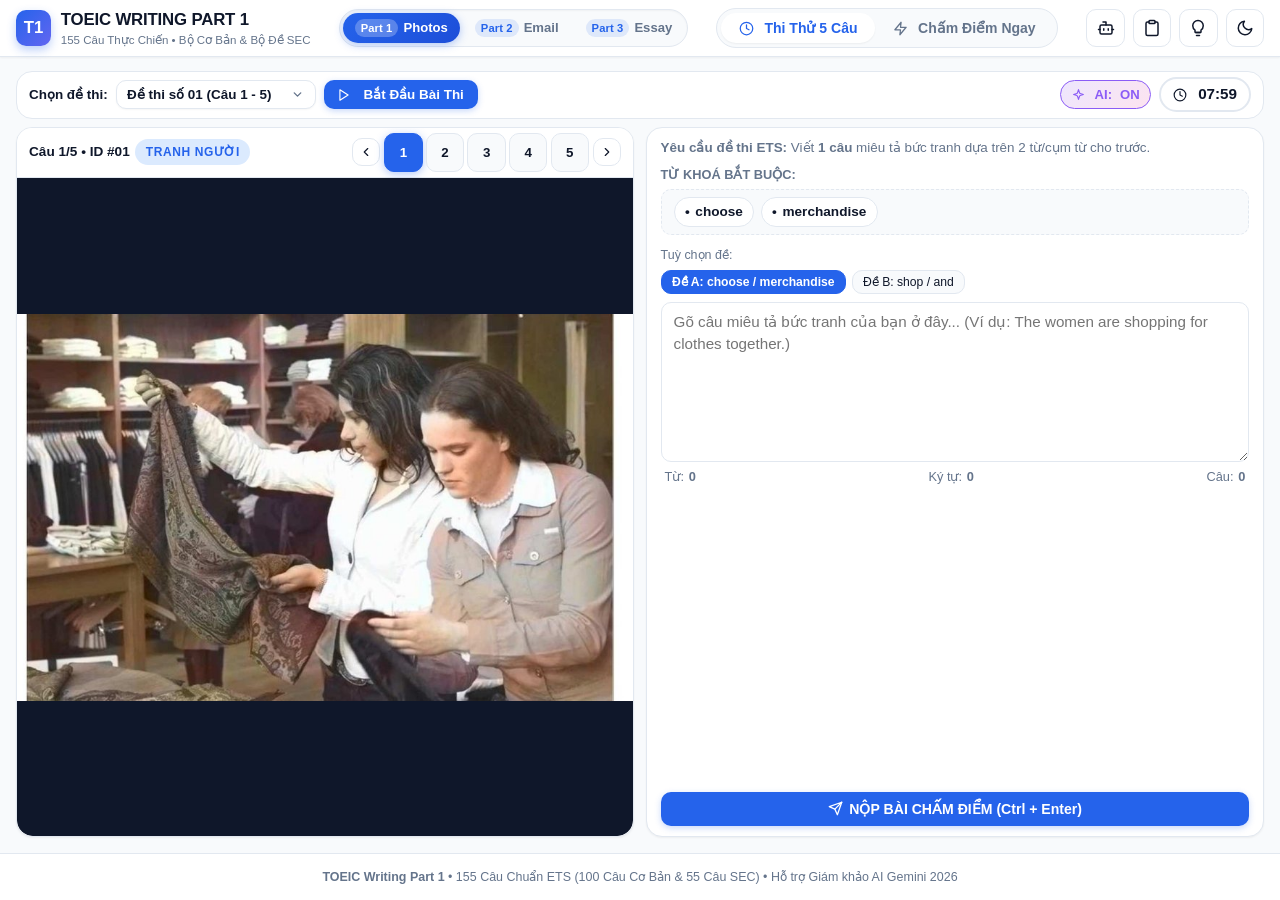
==== commit b4570c66: "feat: enable default shared AI key with scanner protection, default AI ON, and 429 quota handling" ====
--- a/toeic_writing_app/index.html
+++ b/toeic_writing_app/index.html
@@ -534,8 +534,8 @@
         <button class="close-btn" data-close="aiConfigModal">&times;</button>
       </div>
       <div style="font-size: 0.92rem; line-height: 1.6;">
-        <p style="color: var(--text-muted); margin-bottom: 1rem;">
-          Kết nối Google Gemini AI để được <strong>chấm thi thông minh</strong>, nhận diện ngữ nghĩa câu, phân tích lỗi sai chi tiết và gợi ý cách viết chuẩn người bản xứ.
+        <p style="color: var(--text-muted); margin-bottom: 0.85rem;">
+          Hệ thống đã <strong>tích hợp sẵn Gemini API Key miễn phí</strong> cho tất cả mọi người. Bạn có thể dán Key cá nhân bên dưới để chấm không giới hạn và không lo nghẽn lượt dùng chung.
         </p>
 
         <div style="margin-bottom: 1rem;">
@@ -547,11 +547,11 @@
             id="aiApiKeyInput" 
             class="writing-textarea" 
             style="min-height: auto; height: 42px; padding: 0.5rem 0.8rem; font-family: monospace; font-size: 0.9rem;" 
-            placeholder="Dán API key của bạn (bắt đầu bằng AIzaSy... hoặc AQ...)"
+            placeholder="Dán API Key cá nhân (để trống nếu dùng Key chung mặc định)..."
           >
           <div style="font-size: 0.78rem; color: var(--text-muted); margin-top: 0.35rem;">
-            <strong>Bảo mật riêng tư 100%:</strong> Key chỉ lưu trực tiếp trên trình duyệt của riêng bạn (LocalStorage).<br>
-            Nhận API Key hoàn toàn miễn phí tại: <a href="https://aistudio.google.com/app/apikey" target="_blank" rel="noopener" style="color: var(--primary); font-weight: 600;">Google AI Studio</a>
+            <strong>Bảo mật riêng tư 100%:</strong> Key lưu trực tiếp trên trình duyệt của bạn (LocalStorage).<br>
+            Nhận API Key cá nhân miễn phí tại: <a href="https://aistudio.google.com/app/apikey" target="_blank" rel="noopener" style="color: var(--primary); font-weight: 600;">Google AI Studio</a>
           </div>
         </div>
 
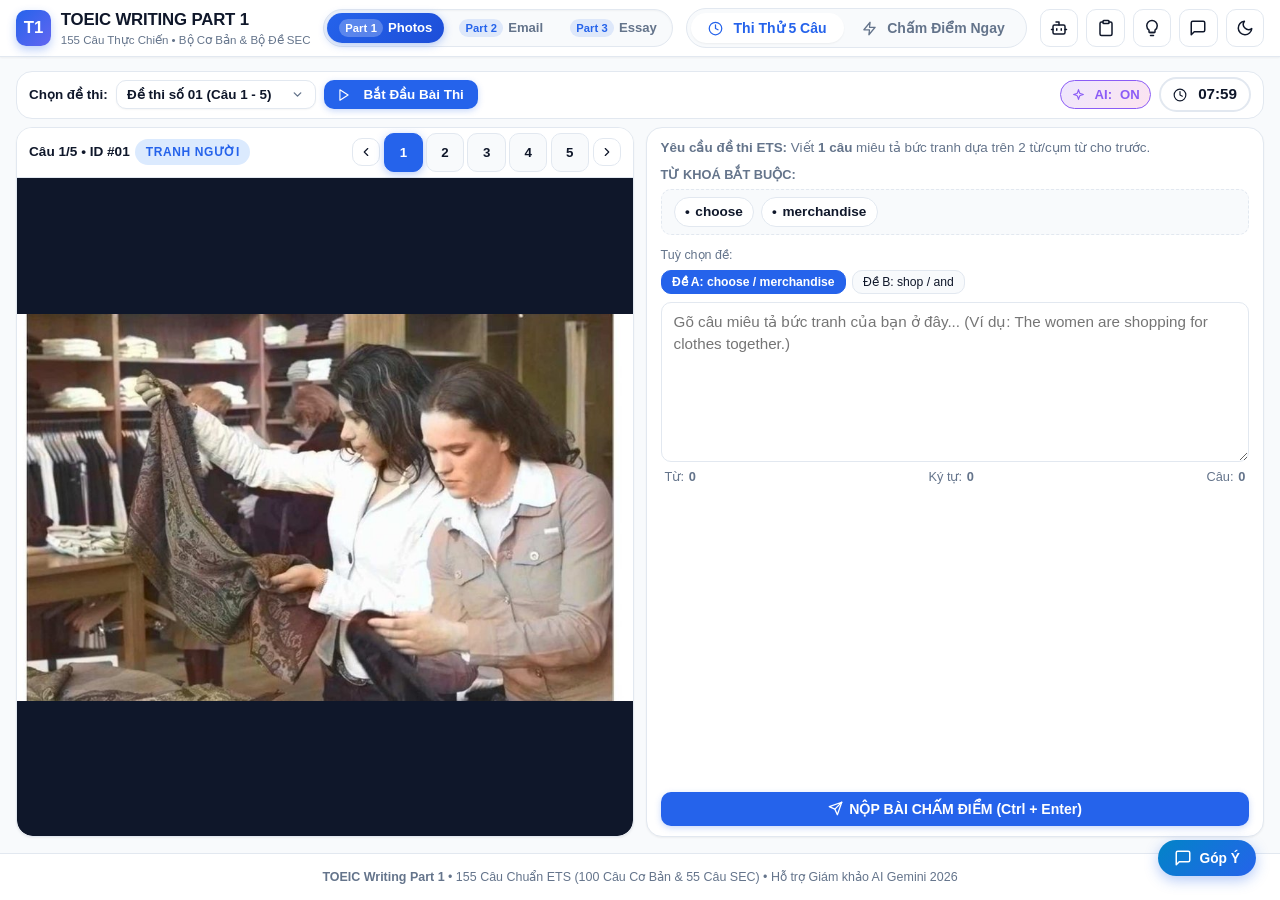
==== commit a07098c2: "feat: add user feedback system with Google Sheet integration, direct Zalo and Facebook support" ====
--- a/toeic_writing_app/index.html
+++ b/toeic_writing_app/index.html
@@ -57,6 +57,9 @@
         </button>
         <button id="tipsBtn" class="btn-icon" title="Bí kíp làm bài Part 1" aria-label="Bí kíp làm bài">
           <svg width="18" height="18" viewBox="0 0 24 24" fill="none" stroke="currentColor" stroke-width="2" stroke-linecap="round" stroke-linejoin="round"><path d="M9 18h6"></path><path d="M10 22h4"></path><path d="M12 2a7 7 0 0 0-7 7c0 2.38 1.19 4.47 3 5.74V17a1 1 0 0 0 1 1h6a1 1 0 0 0 1-1v-2.26c1.81-1.27 3-3.36 3-5.74a7 7 0 0 0-7-7z"></path></svg>
+        </button>
+        <button id="feedbackBtn" class="btn-icon" title="Góp ý & Hỗ trợ học viên" aria-label="Góp ý & Hỗ trợ">
+          <svg width="18" height="18" viewBox="0 0 24 24" fill="none" stroke="currentColor" stroke-width="2" stroke-linecap="round" stroke-linejoin="round"><path d="M21 15a2 2 0 0 1-2 2H7l-4 4V5a2 2 0 0 1 2-2h14a2 2 0 0 1 2 2z"></path></svg>
         </button>
         <button id="themeToggleBtn" class="btn-icon" title="Chuyển chế độ Sáng / Tối" aria-label="Chuyển giao diện">
           <svg id="themeToggleIcon" width="18" height="18" viewBox="0 0 24 24" fill="none" stroke="currentColor" stroke-width="2" stroke-linecap="round" stroke-linejoin="round"><path d="M21 12.79A9 9 0 1 1 11.21 3 7 7 0 0 0 21 12.79z"></path></svg>
@@ -588,12 +591,122 @@
     </div>
   </div>
 
+  <!-- ====================================================================
+       MODAL 5: USER FEEDBACK & DIRECT SUPPORT
+       ==================================================================== -->
+  <div id="feedbackModal" class="modal-overlay">
+    <div class="modal-box feedback-modal-box">
+      <div class="modal-header">
+        <h3 class="modal-title" style="display: flex; align-items: center; gap: 8px;">
+          <svg width="20" height="20" viewBox="0 0 24 24" fill="none" stroke="currentColor" stroke-width="2" stroke-linecap="round" stroke-linejoin="round"><path d="M21 15a2 2 0 0 1-2 2H7l-4 4V5a2 2 0 0 1 2-2h14a2 2 0 0 1 2 2z"></path></svg>
+          <span>Góp Ý & Hỗ Trợ Học Viên</span>
+        </h3>
+        <button class="close-btn" data-close="feedbackModal">&times;</button>
+      </div>
+
+      <div class="feedback-modal-body">
+        <!-- Direct 1-1 Support Channels -->
+        <div class="feedback-channels-card">
+          <div class="feedback-channels-title">Kênh hỗ trợ trực tiếp 1-1:</div>
+          <div class="feedback-channels-grid">
+            <a href="https://zalo.me/0968433689" target="_blank" rel="noopener" class="feedback-channel-btn zalo-btn">
+              <svg width="18" height="18" viewBox="0 0 24 24" fill="none" stroke="currentColor" stroke-width="2" stroke-linecap="round" stroke-linejoin="round"><path d="M22 16.92v3a2 2 0 0 1-2.18 2 19.79 19.79 0 0 1-8.63-3.07 19.5 19.5 0 0 1-6-6 19.79 19.79 0 0 1-3.07-8.67A2 2 0 0 1 4.11 2h3a2 2 0 0 1 2 1.72 12.84 12.84 0 0 0 .7 2.81 2 2 0 0 1-.45 2.11L8.09 9.91a16 16 0 0 0 6 6l1.27-1.27a2 2 0 0 1 2.11-.45 12.84 12.84 0 0 0 2.81.7A2 2 0 0 1 22 16.92z"></path></svg>
+              <span>Nhắn Zalo: 0968.433.689</span>
+            </a>
+            <a href="https://www.facebook.com/LBDBDFTP" target="_blank" rel="noopener" class="feedback-channel-btn facebook-btn">
+              <svg width="18" height="18" viewBox="0 0 24 24" fill="none" stroke="currentColor" stroke-width="2" stroke-linecap="round" stroke-linejoin="round"><path d="M18 2h-3a5 5 0 0 0-5 5v3H7v4h3v8h4v-8h3l1-4h-4V7a1 1 0 0 1 1-1h3z"></path></svg>
+              <span>Facebook Admin / Page</span>
+            </a>
+          </div>
+        </div>
+
+        <div class="feedback-divider">
+          <span>hoặc gửi phản hồi nhanh về hệ thống</span>
+        </div>
+
+        <!-- Fast Feedback Form -->
+        <form id="feedbackForm" class="feedback-form" onsubmit="return false;">
+          <div class="form-group" style="margin-bottom: 0.85rem;">
+            <label for="feedbackType" style="display: block; font-weight: 700; font-size: 0.86rem; margin-bottom: 0.35rem;">
+              Loại góp ý:
+            </label>
+            <select id="feedbackType" class="custom-select" style="width: 100%;">
+              <option value="bug">Báo lỗi câu hỏi / Đề thi / Đáp án</option>
+              <option value="ai_quality">Góp ý chất lượng chấm điểm AI</option>
+              <option value="feature">Đề xuất tính năng mới</option>
+              <option value="other">Ý kiến đóng góp khác</option>
+            </select>
+          </div>
+
+          <div class="form-group" style="margin-bottom: 0.85rem;">
+            <label for="feedbackContext" style="display: block; font-weight: 700; font-size: 0.86rem; margin-bottom: 0.35rem;">
+              Vị trí câu hỏi liên quan:
+            </label>
+            <input 
+              type="text" 
+              id="feedbackContext" 
+              class="writing-textarea" 
+              style="min-height: auto; height: 38px; padding: 0.45rem 0.75rem; font-size: 0.88rem;" 
+              placeholder="VD: Part 1 • Câu 10 / ID #10"
+            >
+          </div>
+
+          <div class="form-group" style="margin-bottom: 0.85rem;">
+            <label for="feedbackContent" style="display: block; font-weight: 700; font-size: 0.86rem; margin-bottom: 0.35rem;">
+              Nội dung góp ý chi tiết: <span style="color: var(--danger); font-weight: normal;">*</span>
+            </label>
+            <textarea 
+              id="feedbackContent" 
+              class="writing-textarea" 
+              rows="3" 
+              style="min-height: 80px; padding: 0.5rem 0.75rem; font-size: 0.88rem; width: 100%;" 
+              placeholder="Nhập nội dung bạn muốn góp ý hoặc thông tin lỗi..."
+              required
+            ></textarea>
+          </div>
+
+          <div class="form-group" style="margin-bottom: 1.1rem;">
+            <label for="feedbackContact" style="display: block; font-weight: 700; font-size: 0.86rem; margin-bottom: 0.35rem;">
+              Thông tin liên hệ (tuỳ chọn - để nhận phản hồi):
+            </label>
+            <input 
+              type="text" 
+              id="feedbackContact" 
+              class="writing-textarea" 
+              style="min-height: auto; height: 38px; padding: 0.45rem 0.75rem; font-size: 0.88rem;" 
+              placeholder="Email / Số điện thoại / Zalo của bạn..."
+            >
+          </div>
+
+          <div style="display: flex; gap: 0.6rem; justify-content: flex-end;">
+            <button type="button" class="btn btn-outline close-btn" data-close="feedbackModal" style="padding: 0.45rem 0.9rem;">
+              Đóng
+            </button>
+            <button type="submit" id="submitFeedbackBtn" class="btn btn-primary" style="padding: 0.45rem 1.2rem;">
+              <svg width="15" height="15" viewBox="0 0 24 24" fill="none" stroke="currentColor" stroke-width="2" stroke-linecap="round" stroke-linejoin="round" style="vertical-align: -2px; margin-right: 4px;"><line x1="22" y1="2" x2="11" y2="13"></line><polygon points="22 2 15 22 11 13 2 9 22 2"></polygon></svg>
+              <span>Gửi Góp Ý</span>
+            </button>
+          </div>
+        </form>
+
+        <div id="feedbackStatus" style="margin-top: 0.85rem; display: none;"></div>
+      </div>
+    </div>
+  </div>
+
+  <!-- Floating Feedback Button -->
+  <button id="floatingFeedbackBtn" class="floating-feedback-btn" title="Góp ý & Báo lỗi" aria-label="Góp ý & Báo lỗi">
+    <svg width="18" height="18" viewBox="0 0 24 24" fill="none" stroke="currentColor" stroke-width="2" stroke-linecap="round" stroke-linejoin="round"><path d="M21 15a2 2 0 0 1-2 2H7l-4 4V5a2 2 0 0 1 2-2h14a2 2 0 0 1 2 2z"></path></svg>
+    <span>Góp Ý</span>
+  </button>
+
   <!-- Script Files -->
   <script src="toeic_data.js"></script>
   <script src="evaluator.js"></script>
   <script src="llm_evaluator.js"></script>
   <script src="custom_select.js"></script>
   <script src="ui_feedback.js"></script>
+  <script src="feedback_handler.js"></script>
   <script src="app.js"></script>
 </body>
 </html>
--- a/toeic_writing_app/styles.css
+++ b/toeic_writing_app/styles.css
@@ -1669,3 +1669,137 @@
   color: var(--text-muted);
 }
 
+/* ==========================================================================
+   FEEDBACK & SUPPORT WIDGET & MODAL
+   ========================================================================== */
+
+/* Floating Feedback Button */
+.floating-feedback-btn {
+  position: fixed;
+  bottom: 24px;
+  right: 24px;
+  z-index: 1000;
+  display: flex;
+  align-items: center;
+  gap: 8px;
+  padding: 9px 16px;
+  background: linear-gradient(135deg, #0284c7, #2563eb);
+  color: #ffffff;
+  border: none;
+  border-radius: 9999px;
+  box-shadow: 0 4px 14px rgba(37, 99, 235, 0.35);
+  font-weight: 700;
+  font-size: 0.86rem;
+  cursor: pointer;
+  transition: all 0.25s cubic-bezier(0.4, 0, 0.2, 1);
+}
+
+.floating-feedback-btn:hover {
+  transform: translateY(-2px);
+  box-shadow: 0 6px 20px rgba(37, 99, 235, 0.5);
+  filter: brightness(1.08);
+}
+
+.floating-feedback-btn:active {
+  transform: translateY(0);
+}
+
+.feedback-modal-box {
+  max-width: 540px;
+}
+
+.feedback-channels-card {
+  background: var(--bg-body);
+  border: 1px solid var(--border-color);
+  border-radius: var(--radius-md);
+  padding: 0.85rem;
+  margin-bottom: 1rem;
+}
+
+.feedback-channels-title {
+  font-size: 0.82rem;
+  font-weight: 700;
+  color: var(--text-muted);
+  text-transform: uppercase;
+  letter-spacing: 0.04em;
+  margin-bottom: 0.5rem;
+}
+
+.feedback-channels-grid {
+  display: grid;
+  grid-template-columns: 1fr 1fr;
+  gap: 0.6rem;
+}
+
+.feedback-channel-btn {
+  display: flex;
+  align-items: center;
+  justify-content: center;
+  gap: 8px;
+  padding: 0.55rem 0.85rem;
+  border-radius: var(--radius-md);
+  font-size: 0.86rem;
+  font-weight: 700;
+  text-decoration: none;
+  transition: all 0.2s ease;
+  border: 1px solid transparent;
+}
+
+.feedback-channel-btn.zalo-btn {
+  background: rgba(0, 104, 255, 0.12);
+  color: #0068ff;
+  border-color: rgba(0, 104, 255, 0.25);
+}
+
+.feedback-channel-btn.zalo-btn:hover {
+  background: #0068ff;
+  color: #ffffff;
+  transform: translateY(-1px);
+  box-shadow: 0 4px 12px rgba(0, 104, 255, 0.3);
+}
+
+.feedback-channel-btn.facebook-btn {
+  background: rgba(24, 119, 242, 0.12);
+  color: #1877f2;
+  border-color: rgba(24, 119, 242, 0.25);
+}
+
+.feedback-channel-btn.facebook-btn:hover {
+  background: #1877f2;
+  color: #ffffff;
+  transform: translateY(-1px);
+  box-shadow: 0 4px 12px rgba(24, 119, 242, 0.3);
+}
+
+.feedback-divider {
+  display: flex;
+  align-items: center;
+  text-align: center;
+  margin: 1rem 0;
+  color: var(--text-muted);
+  font-size: 0.78rem;
+}
+
+.feedback-divider::before,
+.feedback-divider::after {
+  content: '';
+  flex: 1;
+  border-bottom: 1px solid var(--border-color);
+}
+
+.feedback-divider span {
+  padding: 0 0.65rem;
+}
+
+@media (max-width: 640px) {
+  .feedback-channels-grid {
+    grid-template-columns: 1fr;
+  }
+  .floating-feedback-btn {
+    bottom: 16px;
+    right: 16px;
+    padding: 8px 12px;
+    font-size: 0.8rem;
+  }
+}
+
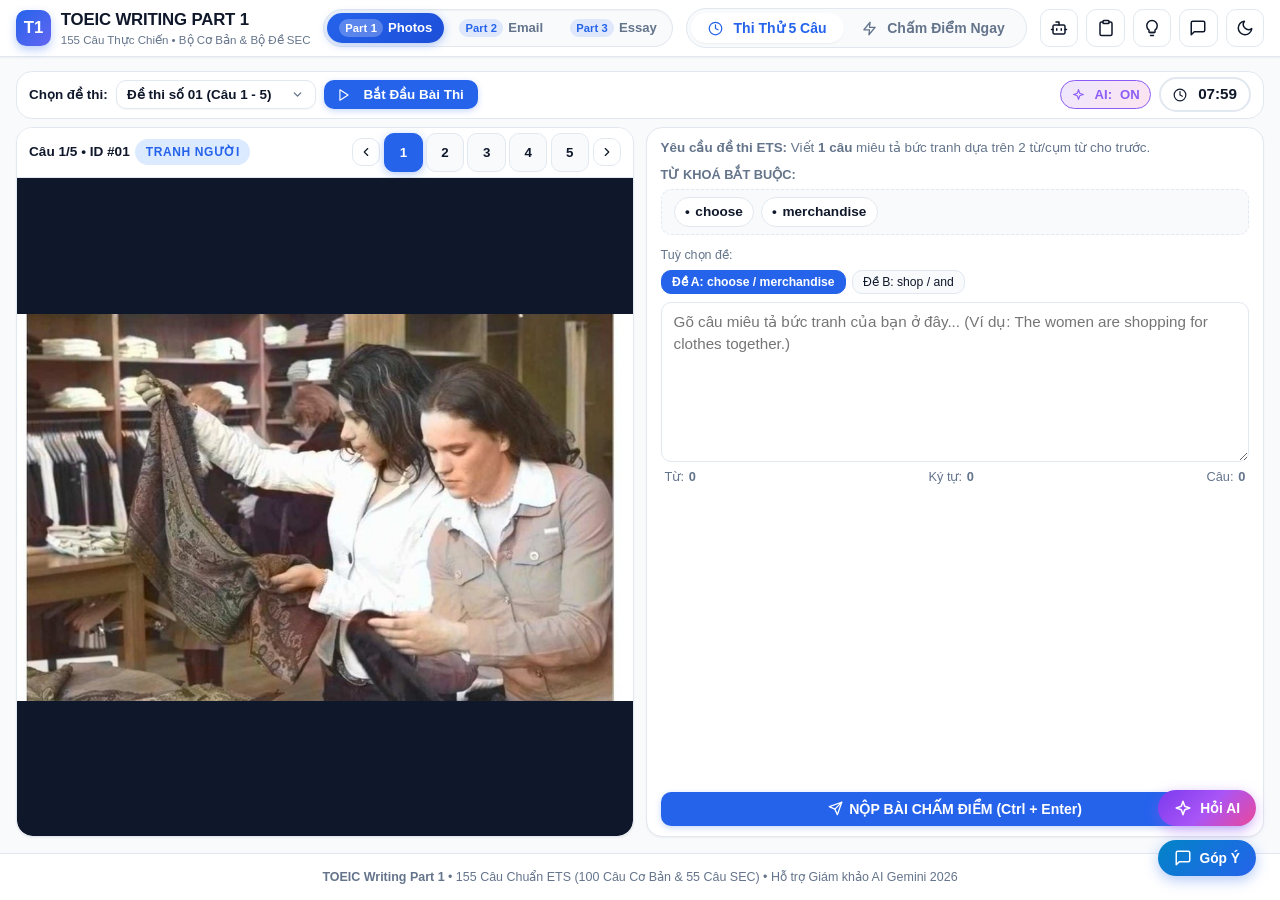
==== commit 0375051c: "feat: add floating AI assistant speed-dial (Gemini, ChatGPT, Claude) with custom prompt modal" ====
--- a/toeic_writing_app/index.html
+++ b/toeic_writing_app/index.html
@@ -694,6 +694,106 @@
     </div>
   </div>
 
+  <!-- ====================================================================
+       MODAL 6: TOEIC AI ASSISTANT (Gemini, ChatGPT, Claude)
+       ==================================================================== -->
+  <div id="aiAssistantModal" class="modal-overlay">
+    <div class="modal-box ai-assistant-modal-box">
+      <div class="modal-header">
+        <h3 class="modal-title" style="display: flex; align-items: center; gap: 8px;">
+          <svg width="20" height="20" viewBox="0 0 24 24" fill="none" stroke="currentColor" stroke-width="2" stroke-linecap="round" stroke-linejoin="round" class="ai-sparkle-icon"><path d="m12 3-1.9 5.8a2 2 0 0 1-1.3 1.3L3 12l5.8 1.9a2 2 0 0 1 1.3 1.3L12 21l1.9-5.8a2 2 0 0 1 1.3-1.3L21 12l-5.8-1.9a2 2 0 0 1-1.3-1.3Z"/></svg>
+          <span>Trợ Lý AI TOEIC Writing (Prompt Tuỳ Biến)</span>
+        </h3>
+        <button class="close-btn" data-close="aiAssistantModal">&times;</button>
+      </div>
+
+      <div class="ai-modal-body">
+        <!-- Question Context Summary -->
+        <div class="ai-question-summary-box">
+          <div style="font-size: 0.76rem; font-weight: 700; text-transform: uppercase; letter-spacing: 0.05em; color: var(--text-muted); margin-bottom: 2px;">Ngữ cảnh câu hỏi đang làm:</div>
+          <div id="aiQuestionSummary" style="font-weight: 700; color: var(--primary); font-size: 0.92rem;">TOEIC Writing</div>
+        </div>
+
+        <!-- Prompt Template Selection -->
+        <div class="ai-template-section">
+          <div style="font-size: 0.82rem; font-weight: 700; color: var(--text-main); margin-bottom: 0.45rem;">Chọn mẫu câu lệnh (Prompt Template):</div>
+          <div class="ai-template-chips">
+            <button type="button" class="ai-template-btn active" data-template="review">
+              <svg width="15" height="15" viewBox="0 0 24 24" fill="none" stroke="currentColor" stroke-width="2"><path d="M14 2H6a2 2 0 0 0-2 2v16a2 2 0 0 0 2 2h12a2 2 0 0 0 2-2V8z"></path><polyline points="14 2 14 8 20 8"></polyline><line x1="16" y1="13" x2="8" y2="13"></line><line x1="16" y1="17" x2="8" y2="17"></line><polyline points="10 9 9 9 8 9"></polyline></svg>
+              <span>Chấm & Sửa Bài Của Tôi</span>
+            </button>
+            <button type="button" class="ai-template-btn" data-template="grammar">
+              <svg width="15" height="15" viewBox="0 0 24 24" fill="none" stroke="currentColor" stroke-width="2"><path d="M2 3h6a4 4 0 0 1 4 4v14a3 3 0 0 0-3-3H2z"></path><path d="M22 3h-6a4 4 0 0 0-4 4v14a3 3 0 0 1 3-3h7z"></path></svg>
+              <span>Phân Tích Ngữ Pháp & Từ Vựng</span>
+            </button>
+            <button type="button" class="ai-template-btn" data-template="samples">
+              <svg width="15" height="15" viewBox="0 0 24 24" fill="none" stroke="currentColor" stroke-width="2"><circle cx="12" cy="12" r="10"></circle><polygon points="12 8 8 12 12 16 12 8"></polygon></svg>
+              <span>Gợi Ý 3 Bài Mẫu Điểm Tối Đa</span>
+            </button>
+          </div>
+        </div>
+
+        <!-- Prompt Textarea with Copy Button -->
+        <div class="ai-prompt-editor-section">
+          <div style="display: flex; justify-content: space-between; align-items: center; margin-bottom: 0.35rem;">
+            <label for="aiPromptTextarea" style="font-weight: 700; font-size: 0.84rem; color: var(--text-main);">
+              Nội dung câu lệnh gửi AI (Có thể chỉnh sửa tuỳ ý):
+            </label>
+            <button type="button" id="aiCopyPromptBtn" class="btn btn-outline" style="padding: 0.25rem 0.65rem; font-size: 0.78rem; display: flex; align-items: center; gap: 4px;">
+              <svg width="13" height="13" viewBox="0 0 24 24" fill="none" stroke="currentColor" stroke-width="2"><rect width="14" height="14" x="8" y="8" rx="2" ry="2"></rect><path d="M4 16c-1.1 0-2-.9-2-2V4c0-1.1.9-2 2-2h10c1.1 0 2 .9 2 2"></path></svg>
+              <span>Sao chép Prompt</span>
+            </button>
+          </div>
+          <textarea id="aiPromptTextarea" class="writing-textarea ai-prompt-textarea" rows="7" placeholder="Nội dung Prompt..."></textarea>
+          <div style="font-size: 0.76rem; color: var(--text-muted); margin-top: 0.35rem;">
+            Hệ thống tự động gói toàn bộ thông tin đề bài và bài làm của bạn vào Prompt.
+          </div>
+        </div>
+
+        <!-- Launch AI Grid -->
+        <div class="ai-launch-grid-section">
+          <div style="font-size: 0.82rem; font-weight: 700; color: var(--text-main); margin-bottom: 0.5rem;">Chọn nền tảng AI để mở ngay:</div>
+          <div class="ai-launch-buttons-grid">
+            <button type="button" class="ai-launch-btn gemini-launch-btn" data-modal-ai-platform="gemini">
+              <svg width="18" height="18" viewBox="0 0 24 24" fill="none" stroke="currentColor" stroke-width="2"><path d="m12 3-1.9 5.8a2 2 0 0 1-1.3 1.3L3 12l5.8 1.9a2 2 0 0 1 1.3 1.3L12 21l1.9-5.8a2 2 0 0 1 1.3-1.3L21 12l-5.8-1.9a2 2 0 0 1-1.3-1.3Z"/></svg>
+              <span>Mở Google Gemini</span>
+            </button>
+            <button type="button" class="ai-launch-btn chatgpt-launch-btn" data-modal-ai-platform="chatgpt">
+              <svg width="18" height="18" viewBox="0 0 24 24" fill="none" stroke="currentColor" stroke-width="2"><circle cx="12" cy="12" r="10"></circle><path d="M8 14s1.5 2 4 2 4-2 4-2"></path><line x1="9" y1="9" x2="9.01" y2="9"></line><line x1="15" y1="9" x2="15.01" y2="9"></line></svg>
+              <span>Mở OpenAI ChatGPT</span>
+            </button>
+            <button type="button" class="ai-launch-btn claude-launch-btn" data-modal-ai-platform="claude">
+              <svg width="18" height="18" viewBox="0 0 24 24" fill="none" stroke="currentColor" stroke-width="2"><path d="M12 2a10 10 0 1 0 10 10A10 10 0 0 0 12 2zm0 18a8 8 0 1 1 8-8 8 8 0 0 1-8 8z"></path><path d="M12 6v6l4 2"></path></svg>
+              <span>Mở Anthropic Claude</span>
+            </button>
+          </div>
+        </div>
+      </div>
+    </div>
+  </div>
+
+  <!-- Floating AI Assistant Speed-Dial Widget -->
+  <div id="floatingAiWidget" class="floating-ai-widget">
+    <div class="ai-speed-dial-menu">
+      <button type="button" class="ai-speed-dial-btn claude-btn" data-ai-platform="claude" title="Mở Claude (Tự động copy đề)" aria-label="Claude">
+        <svg width="18" height="18" viewBox="0 0 24 24" fill="none" stroke="currentColor" stroke-width="2" stroke-linecap="round" stroke-linejoin="round"><path d="M12 2a10 10 0 1 0 10 10A10 10 0 0 0 12 2zm0 18a8 8 0 1 1 8-8 8 8 0 0 1-8 8z"></path><path d="M12 6v6l4 2"></path></svg>
+        <span class="ai-speed-dial-tooltip">Anthropic Claude</span>
+      </button>
+      <button type="button" class="ai-speed-dial-btn chatgpt-btn" data-ai-platform="chatgpt" title="Mở ChatGPT (Tự động copy đề)" aria-label="ChatGPT">
+        <svg width="18" height="18" viewBox="0 0 24 24" fill="none" stroke="currentColor" stroke-width="2" stroke-linecap="round" stroke-linejoin="round"><circle cx="12" cy="12" r="10"></circle><path d="M8 14s1.5 2 4 2 4-2 4-2"></path><line x1="9" y1="9" x2="9.01" y2="9"></line><line x1="15" y1="9" x2="15.01" y2="9"></line></svg>
+        <span class="ai-speed-dial-tooltip">OpenAI ChatGPT</span>
+      </button>
+      <button type="button" class="ai-speed-dial-btn gemini-btn" data-ai-platform="gemini" title="Mở Gemini (Tự động copy đề)" aria-label="Gemini">
+        <svg width="18" height="18" viewBox="0 0 24 24" fill="none" stroke="currentColor" stroke-width="2" stroke-linecap="round" stroke-linejoin="round"><path d="m12 3-1.9 5.8a2 2 0 0 1-1.3 1.3L3 12l5.8 1.9a2 2 0 0 1 1.3 1.3L12 21l1.9-5.8a2 2 0 0 1 1.3-1.3L21 12l-5.8-1.9a2 2 0 0 1-1.3-1.3Z"/></svg>
+        <span class="ai-speed-dial-tooltip">Google Gemini</span>
+      </button>
+    </div>
+    <button id="aiMainTriggerBtn" class="floating-ai-main-btn" title="Trợ lý AI TOEIC (Nhấn để tuỳ biến Prompt)" aria-label="Trợ lý AI TOEIC">
+      <svg class="ai-sparkle-icon" width="18" height="18" viewBox="0 0 24 24" fill="none" stroke="currentColor" stroke-width="2" stroke-linecap="round" stroke-linejoin="round"><path d="m12 3-1.9 5.8a2 2 0 0 1-1.3 1.3L3 12l5.8 1.9a2 2 0 0 1 1.3 1.3L12 21l1.9-5.8a2 2 0 0 1 1.3-1.3L21 12l-5.8-1.9a2 2 0 0 1-1.3-1.3Z"/></svg>
+      <span>Hỏi AI</span>
+    </button>
+  </div>
+
   <!-- Floating Feedback Button -->
   <button id="floatingFeedbackBtn" class="floating-feedback-btn" title="Góp ý & Báo lỗi" aria-label="Góp ý & Báo lỗi">
     <svg width="18" height="18" viewBox="0 0 24 24" fill="none" stroke="currentColor" stroke-width="2" stroke-linecap="round" stroke-linejoin="round"><path d="M21 15a2 2 0 0 1-2 2H7l-4 4V5a2 2 0 0 1 2-2h14a2 2 0 0 1 2 2z"></path></svg>
@@ -708,6 +808,7 @@
   <script src="ui_feedback.js"></script>
   <script src="feedback_handler.js"></script>
   <script src="app.js"></script>
+  <script src="ai_assistant.js"></script>
 </body>
 </html>
 
--- a/toeic_writing_app/styles.css
+++ b/toeic_writing_app/styles.css
@@ -1803,3 +1803,232 @@
   }
 }
 
+
+/* ==========================================================================
+   FLOATING AI ASSISTANT SPEED-DIAL & MODAL
+   ========================================================================== */
+
+.floating-ai-widget {
+  position: fixed;
+  bottom: 74px;
+  right: 24px;
+  z-index: 1000;
+  display: flex;
+  flex-direction: column;
+  align-items: flex-end;
+}
+
+.floating-ai-main-btn {
+  display: flex;
+  align-items: center;
+  gap: 8px;
+  padding: 9px 16px;
+  background: linear-gradient(135deg, #7c3aed, #a855f7, #ec4899);
+  color: #ffffff;
+  border: none;
+  border-radius: 9999px;
+  box-shadow: 0 4px 14px rgba(168, 85, 247, 0.4);
+  font-weight: 700;
+  font-size: 0.86rem;
+  cursor: pointer;
+  transition: all 0.25s cubic-bezier(0.4, 0, 0.2, 1);
+  user-select: none;
+}
+
+.floating-ai-main-btn:hover {
+  transform: translateY(-2px) scale(1.02);
+  box-shadow: 0 6px 20px rgba(168, 85, 247, 0.55);
+  filter: brightness(1.1);
+}
+
+.floating-ai-main-btn:active {
+  transform: translateY(0);
+}
+
+.ai-speed-dial-menu {
+  display: flex;
+  flex-direction: column;
+  align-items: flex-end;
+  gap: 8px;
+  margin-bottom: 10px;
+  pointer-events: none;
+  opacity: 0;
+  transform: translateY(12px) scale(0.95);
+  transition: opacity 0.25s ease, transform 0.25s cubic-bezier(0.16, 1, 0.3, 1);
+}
+
+.floating-ai-widget:hover .ai-speed-dial-menu,
+.floating-ai-widget:focus-within .ai-speed-dial-menu,
+.floating-ai-widget.open .ai-speed-dial-menu {
+  pointer-events: auto;
+  opacity: 1;
+  transform: translateY(0) scale(1);
+}
+
+.ai-speed-dial-btn {
+  position: relative;
+  display: flex;
+  align-items: center;
+  justify-content: center;
+  width: 40px;
+  height: 40px;
+  border-radius: 50%;
+  border: none;
+  color: #ffffff;
+  cursor: pointer;
+  box-shadow: 0 4px 12px rgba(0, 0, 0, 0.2);
+  transition: transform 0.2s ease, filter 0.2s ease, box-shadow 0.2s ease;
+}
+
+.ai-speed-dial-btn:hover {
+  transform: scale(1.12);
+  box-shadow: 0 6px 16px rgba(0, 0, 0, 0.3);
+}
+
+.ai-speed-dial-btn.gemini-btn {
+  background: linear-gradient(135deg, #6366f1, #8b5cf6);
+}
+
+.ai-speed-dial-btn.chatgpt-btn {
+  background: linear-gradient(135deg, #059669, #10a37f);
+}
+
+.ai-speed-dial-btn.claude-btn {
+  background: linear-gradient(135deg, #d97706, #f59e0b);
+}
+
+.ai-speed-dial-tooltip {
+  position: absolute;
+  right: calc(100% + 10px);
+  white-space: nowrap;
+  background: var(--bg-card);
+  color: var(--text-main);
+  border: 1px solid var(--border-color);
+  padding: 4px 10px;
+  border-radius: var(--radius-sm);
+  font-size: 0.78rem;
+  font-weight: 700;
+  box-shadow: var(--shadow-md);
+  opacity: 0;
+  pointer-events: none;
+  transform: translateX(4px);
+  transition: opacity 0.15s ease, transform 0.15s ease;
+}
+
+.ai-speed-dial-btn:hover .ai-speed-dial-tooltip {
+  opacity: 1;
+  transform: translateX(0);
+}
+
+/* Modal Styling */
+.ai-assistant-modal-box {
+  max-width: 620px;
+}
+
+.ai-modal-body {
+  display: flex;
+  flex-direction: column;
+  gap: 1rem;
+}
+
+.ai-question-summary-box {
+  background: var(--bg-body);
+  border: 1px solid var(--border-color);
+  border-left: 4px solid var(--primary);
+  border-radius: var(--radius-md);
+  padding: 0.65rem 0.85rem;
+}
+
+.ai-template-chips {
+  display: flex;
+  gap: 0.5rem;
+  flex-wrap: wrap;
+}
+
+.ai-template-btn {
+  display: inline-flex;
+  align-items: center;
+  gap: 6px;
+  padding: 0.45rem 0.75rem;
+  border-radius: var(--radius-full);
+  border: 1.5px solid var(--border-color);
+  background: var(--bg-card);
+  color: var(--text-muted);
+  font-size: 0.82rem;
+  font-weight: 600;
+  cursor: pointer;
+  transition: all 0.2s ease;
+}
+
+.ai-template-btn:hover {
+  border-color: #8b5cf6;
+  color: #8b5cf6;
+}
+
+.ai-template-btn.active {
+  background: rgba(139, 92, 246, 0.12);
+  border-color: #8b5cf6;
+  color: #8b5cf6;
+  font-weight: 700;
+}
+
+.ai-prompt-textarea {
+  font-family: ui-monospace, SFMono-Regular, Menlo, Monaco, Consolas, monospace;
+  font-size: 0.86rem;
+  line-height: 1.5;
+  min-height: 140px;
+  width: 100%;
+}
+
+.ai-launch-buttons-grid {
+  display: grid;
+  grid-template-columns: repeat(3, 1fr);
+  gap: 0.65rem;
+}
+
+.ai-launch-btn {
+  display: flex;
+  align-items: center;
+  justify-content: center;
+  gap: 7px;
+  padding: 0.65rem 0.75rem;
+  border-radius: var(--radius-md);
+  border: none;
+  font-size: 0.84rem;
+  font-weight: 700;
+  color: #ffffff;
+  cursor: pointer;
+  transition: all 0.2s ease;
+}
+
+.ai-launch-btn:hover {
+  transform: translateY(-2px);
+  filter: brightness(1.1);
+  box-shadow: var(--shadow-md);
+}
+
+.gemini-launch-btn {
+  background: linear-gradient(135deg, #6366f1, #8b5cf6);
+}
+
+.chatgpt-launch-btn {
+  background: linear-gradient(135deg, #059669, #10a37f);
+}
+
+.claude-launch-btn {
+  background: linear-gradient(135deg, #d97706, #f59e0b);
+}
+
+@media (max-width: 640px) {
+  .floating-ai-widget {
+    bottom: 66px;
+    right: 16px;
+  }
+  .floating-ai-main-btn {
+    padding: 8px 12px;
+    font-size: 0.8rem;
+  }
+  .ai-launch-buttons-grid {
+    grid-template-columns: 1fr;
+  }
+}
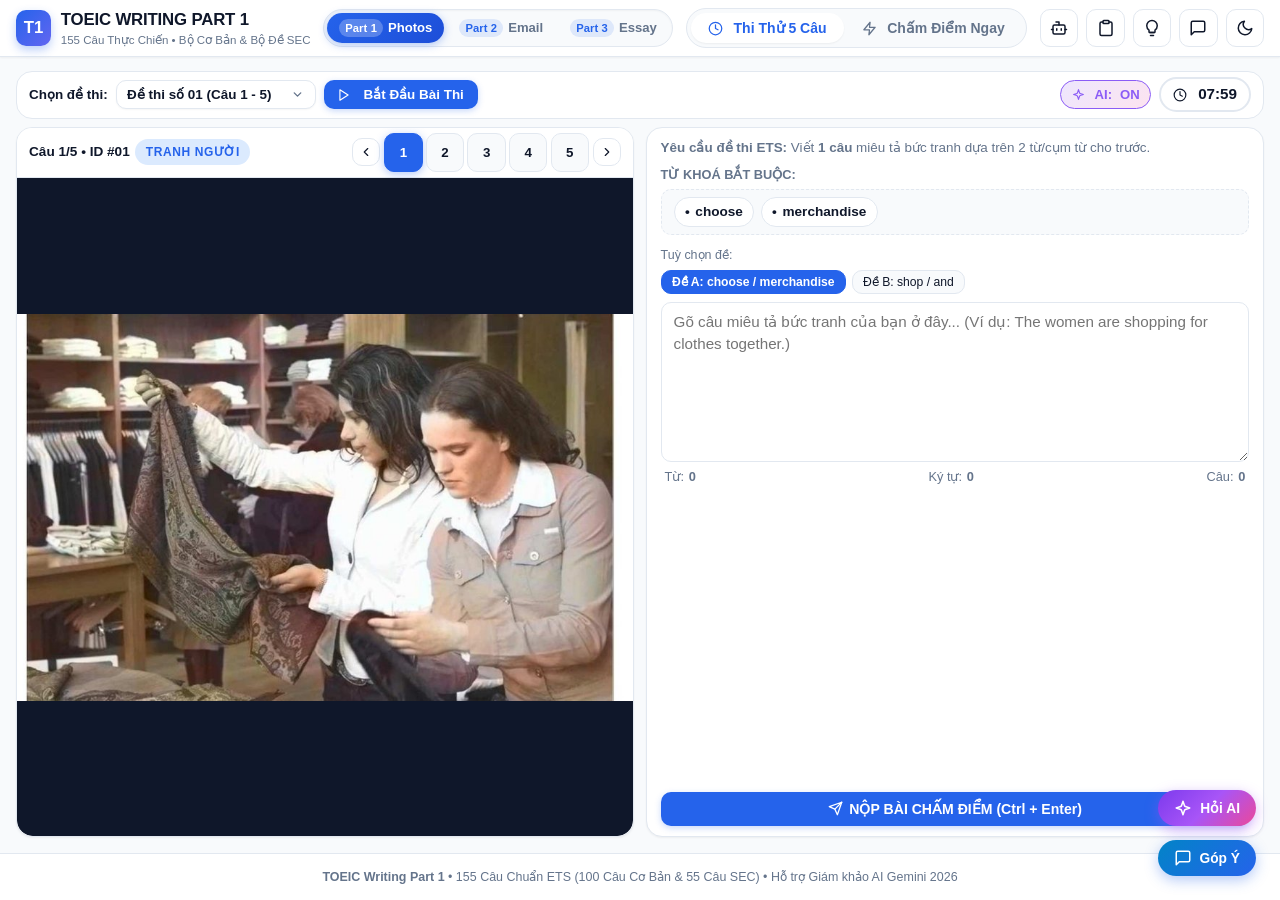
==== commit 223ce0a9: "refactor: simplify floating AI button and embed official SVG brand logos for Gemini, ChatGPT, and Cl" ====
--- a/toeic_writing_app/index.html
+++ b/toeic_writing_app/index.html
@@ -750,20 +750,20 @@
           </div>
         </div>
 
-        <!-- Launch AI Grid -->
+        <!-- Launch AI Grid with Official Brand Logos -->
         <div class="ai-launch-grid-section">
           <div style="font-size: 0.82rem; font-weight: 700; color: var(--text-main); margin-bottom: 0.5rem;">Chọn nền tảng AI để mở ngay:</div>
           <div class="ai-launch-buttons-grid">
             <button type="button" class="ai-launch-btn gemini-launch-btn" data-modal-ai-platform="gemini">
-              <svg width="18" height="18" viewBox="0 0 24 24" fill="none" stroke="currentColor" stroke-width="2"><path d="m12 3-1.9 5.8a2 2 0 0 1-1.3 1.3L3 12l5.8 1.9a2 2 0 0 1 1.3 1.3L12 21l1.9-5.8a2 2 0 0 1 1.3-1.3L21 12l-5.8-1.9a2 2 0 0 1-1.3-1.3Z"/></svg>
+              <svg width="18" height="18" viewBox="0 0 24 24" fill="currentColor" aria-hidden="true"><path d="M11.04 19.32Q12 21.51 12 24q0-2.49.93-4.68.96-2.19 2.58-3.81t3.81-2.55Q21.51 12 24 12q-2.49 0-4.68-.93a12.3 12.3 0 0 1-3.81-2.58 12.3 12.3 0 0 1-2.58-3.81Q12 2.49 12 0q0 2.49-.96 4.68-.93 2.19-2.55 3.81a12.3 12.3 0 0 1-3.81 2.58Q2.49 12 0 12q2.49 0 4.68.96 2.19.93 3.81 2.55t2.55 3.81"/></svg>
               <span>Mở Google Gemini</span>
             </button>
             <button type="button" class="ai-launch-btn chatgpt-launch-btn" data-modal-ai-platform="chatgpt">
-              <svg width="18" height="18" viewBox="0 0 24 24" fill="none" stroke="currentColor" stroke-width="2"><circle cx="12" cy="12" r="10"></circle><path d="M8 14s1.5 2 4 2 4-2 4-2"></path><line x1="9" y1="9" x2="9.01" y2="9"></line><line x1="15" y1="9" x2="15.01" y2="9"></line></svg>
+              <svg width="18" height="18" viewBox="0 0 24 24" fill="currentColor" aria-hidden="true"><path d="M22.2819 9.8211a5.9847 5.9847 0 0 0-.5157-4.9108 6.0462 6.0462 0 0 0-6.5098-2.9A6.0651 6.0651 0 0 0 4.9807 4.1818a5.9847 5.9847 0 0 0-3.9977 2.9 6.0462 6.0462 0 0 0 .7427 7.0966 5.98 5.98 0 0 0 .511 4.9107 6.051 6.051 0 0 0 6.5146 2.9001A5.9847 5.9847 0 0 0 13.2599 24a6.0557 6.0557 0 0 0 5.7718-4.2058 5.9894 5.9894 0 0 0 3.9977-2.9001 6.0557 6.0557 0 0 0-.7475-7.0729zm-9.022 12.6081a4.4755 4.4755 0 0 1-2.8764-1.0408l.1419-.0804 4.7783-2.7582a.7948.7948 0 0 0 .3927-.6813v-6.7369l2.02 1.1686a.071.071 0 0 1 .038.052v5.5826a4.504 4.504 0 0 1-4.4945 4.4944zm-9.6607-4.1254a4.4708 4.4708 0 0 1-.5346-3.0137l.142.0852 4.783 2.7582a.7712.7712 0 0 0 .7806 0l5.8428-3.3685v2.3324a.0804.0804 0 0 1-.0332.0615L9.74 19.9502a4.4992 4.4992 0 0 1-6.1408-1.6464zM2.3408 7.8956a4.485 4.485 0 0 1 2.3655-1.9728V11.6a.7664.7664 0 0 0 .3879.6765l5.8144 3.3543-2.0201 1.1685a.0757.0757 0 0 1-.071 0l-4.8303-2.7865A4.504 4.504 0 0 1 2.3408 7.872zm16.5963 3.8558L13.1038 8.364 15.1192 7.2a.0757.0757 0 0 1 .071 0l4.8303 2.7913a4.4944 4.4944 0 0 1-.6765 8.1042v-5.6772a.79.79 0 0 0-.407-.667zm2.0107-3.0231l-.142-.0852-4.7735-2.7818a.7759.7759 0 0 0-.7854 0L9.409 9.2297V6.8974a.0662.0662 0 0 1 .0284-.0615l4.8303-2.7866a4.4992 4.4992 0 0 1 6.6802 4.66zM8.3065 12.863l-2.02-1.1638a.0804.0804 0 0 1-.038-.0567V6.0742a4.4992 4.4992 0 0 1 7.3757-3.4537l-.142.0805L8.704 5.459a.7948.7948 0 0 0-.3927.6813zm1.0976-2.3654l2.602-1.4998 2.6069 1.4998v2.9994l-2.5974 1.4997-2.6067-1.4997Z"/></svg>
               <span>Mở OpenAI ChatGPT</span>
             </button>
             <button type="button" class="ai-launch-btn claude-launch-btn" data-modal-ai-platform="claude">
-              <svg width="18" height="18" viewBox="0 0 24 24" fill="none" stroke="currentColor" stroke-width="2"><path d="M12 2a10 10 0 1 0 10 10A10 10 0 0 0 12 2zm0 18a8 8 0 1 1 8-8 8 8 0 0 1-8 8z"></path><path d="M12 6v6l4 2"></path></svg>
+              <svg width="18" height="18" viewBox="0 0 24 24" fill="currentColor" aria-hidden="true"><path d="m4.7144 15.9555 4.7174-2.6471.079-.2307-.079-.1275h-.2307l-.7893-.0486-2.6956-.0729-2.3375-.0971-2.2646-.1214-.5707-.1215-.5343-.7042.0546-.3522.4797-.3218.686.0608 1.5179.1032 2.2767.1578 1.6514.0972 2.4468.255h.3886l.0546-.1579-.1336-.0971-.1032-.0972L6.973 9.8356l-2.55-1.6879-1.3356-.9714-.7225-.4918-.3643-.4614-.1578-1.0078.6557-.7225.8803.0607.2246.0607.8925.686 1.9064 1.4754 2.4893 1.8336.3643.3035.1457-.1032.0182-.0728-.164-.2733-1.3539-2.4467-1.445-2.4893-.6435-1.032-.17-.6194c-.0607-.255-.1032-.4674-.1032-.7285L6.287.1335 6.6997 0l.9957.1336.419.3642.6192 1.4147 1.0018 2.2282 1.5543 3.0296.4553.8985.2429.8318.091.255h.1579v-.1457l.1275-1.706.2368-2.0947.2307-2.6957.0789-.7589.3764-.9107.7468-.4918.5828.2793.4797.686-.0668.4433-.2853 1.8517-.5586 2.9021-.3643 1.9429h.2125l.2429-.2429.9835-1.3053 1.6514-2.0643.7286-.8196.85-.9046.5464-.4311h1.0321l.759 1.1293-.34 1.1657-1.0625 1.3478-.8804 1.1414-1.2628 1.7-.7893 1.36.0729.1093.1882-.0183 2.8535-.607 1.5421-.2794 1.8396-.3157.8318.3886.091.3946-.3278.8075-1.967.4857-2.3072.4614-3.4364.8136-.0425.0304.0486.0607 1.5482.1457.6618.0364h1.621l3.0175.2247.7892.522.4736.6376-.079.4857-1.2142.6193-1.6393-.3886-3.825-.9107-1.3113-.3279h-.1822v.1093l1.0929 1.0686 2.0035 1.8092 2.5075 2.3314.1275.5768-.3218.4554-.34-.0486-2.2039-1.6575-.85-.7468-1.9246-1.621h-.1275v.17l.4432.6496 2.3436 3.5214.1214 1.0807-.17.3521-.6071.2125-.6679-.1214-1.3721-1.9246L14.38 17.959l-1.1414-1.9428-.1397.079-.674 7.2552-.3156.3703-.7286.2793-.6071-.4614-.3218-.7468.3218-1.4753.3886-1.9246.3157-1.53.2853-1.9004.17-.6314-.0121-.0425-.1397.0182-1.4328 1.9672-2.1796 2.9446-1.7243 1.8456-.4128.164-.7164-.3704.0667-.6618.4008-.5889 2.386-3.0357 1.4389-1.882.929-1.0868-.0062-.1579h-.0546l-6.3385 4.1164-1.1293.1457-.4857-.4554.0608-.7467.2307-.2429 1.9064-1.3114Z"/></svg>
               <span>Mở Anthropic Claude</span>
             </button>
           </div>
@@ -772,27 +772,11 @@
     </div>
   </div>
 
-  <!-- Floating AI Assistant Speed-Dial Widget -->
-  <div id="floatingAiWidget" class="floating-ai-widget">
-    <div class="ai-speed-dial-menu">
-      <button type="button" class="ai-speed-dial-btn claude-btn" data-ai-platform="claude" title="Mở Claude (Tự động copy đề)" aria-label="Claude">
-        <svg width="18" height="18" viewBox="0 0 24 24" fill="none" stroke="currentColor" stroke-width="2" stroke-linecap="round" stroke-linejoin="round"><path d="M12 2a10 10 0 1 0 10 10A10 10 0 0 0 12 2zm0 18a8 8 0 1 1 8-8 8 8 0 0 1-8 8z"></path><path d="M12 6v6l4 2"></path></svg>
-        <span class="ai-speed-dial-tooltip">Anthropic Claude</span>
-      </button>
-      <button type="button" class="ai-speed-dial-btn chatgpt-btn" data-ai-platform="chatgpt" title="Mở ChatGPT (Tự động copy đề)" aria-label="ChatGPT">
-        <svg width="18" height="18" viewBox="0 0 24 24" fill="none" stroke="currentColor" stroke-width="2" stroke-linecap="round" stroke-linejoin="round"><circle cx="12" cy="12" r="10"></circle><path d="M8 14s1.5 2 4 2 4-2 4-2"></path><line x1="9" y1="9" x2="9.01" y2="9"></line><line x1="15" y1="9" x2="15.01" y2="9"></line></svg>
-        <span class="ai-speed-dial-tooltip">OpenAI ChatGPT</span>
-      </button>
-      <button type="button" class="ai-speed-dial-btn gemini-btn" data-ai-platform="gemini" title="Mở Gemini (Tự động copy đề)" aria-label="Gemini">
-        <svg width="18" height="18" viewBox="0 0 24 24" fill="none" stroke="currentColor" stroke-width="2" stroke-linecap="round" stroke-linejoin="round"><path d="m12 3-1.9 5.8a2 2 0 0 1-1.3 1.3L3 12l5.8 1.9a2 2 0 0 1 1.3 1.3L12 21l1.9-5.8a2 2 0 0 1 1.3-1.3L21 12l-5.8-1.9a2 2 0 0 1-1.3-1.3Z"/></svg>
-        <span class="ai-speed-dial-tooltip">Google Gemini</span>
-      </button>
-    </div>
-    <button id="aiMainTriggerBtn" class="floating-ai-main-btn" title="Trợ lý AI TOEIC (Nhấn để tuỳ biến Prompt)" aria-label="Trợ lý AI TOEIC">
-      <svg class="ai-sparkle-icon" width="18" height="18" viewBox="0 0 24 24" fill="none" stroke="currentColor" stroke-width="2" stroke-linecap="round" stroke-linejoin="round"><path d="m12 3-1.9 5.8a2 2 0 0 1-1.3 1.3L3 12l5.8 1.9a2 2 0 0 1 1.3 1.3L12 21l1.9-5.8a2 2 0 0 1 1.3-1.3L21 12l-5.8-1.9a2 2 0 0 1-1.3-1.3Z"/></svg>
-      <span>Hỏi AI</span>
-    </button>
-  </div>
+  <!-- Floating AI Assistant Button (Clean single button, no hover popups) -->
+  <button id="floatingAiBtn" class="floating-ai-btn" title="Hỏi Trợ Lý AI (Gemini, ChatGPT, Claude)" aria-label="Hỏi Trợ Lý AI">
+    <svg class="ai-sparkle-icon" width="18" height="18" viewBox="0 0 24 24" fill="none" stroke="currentColor" stroke-width="2" stroke-linecap="round" stroke-linejoin="round"><path d="m12 3-1.9 5.8a2 2 0 0 1-1.3 1.3L3 12l5.8 1.9a2 2 0 0 1 1.3 1.3L12 21l1.9-5.8a2 2 0 0 1 1.3-1.3L21 12l-5.8-1.9a2 2 0 0 1-1.3-1.3Z"/></svg>
+    <span>Hỏi AI</span>
+  </button>
 
   <!-- Floating Feedback Button -->
   <button id="floatingFeedbackBtn" class="floating-feedback-btn" title="Góp ý & Báo lỗi" aria-label="Góp ý & Báo lỗi">
--- a/toeic_writing_app/styles.css
+++ b/toeic_writing_app/styles.css
@@ -1803,22 +1803,15 @@
   }
 }
 
-
 /* ==========================================================================
-   FLOATING AI ASSISTANT SPEED-DIAL & MODAL
+   FLOATING AI ASSISTANT BUTTON & MODAL
    ========================================================================== */
 
-.floating-ai-widget {
+.floating-ai-btn {
   position: fixed;
   bottom: 74px;
   right: 24px;
   z-index: 1000;
-  display: flex;
-  flex-direction: column;
-  align-items: flex-end;
-}
-
-.floating-ai-main-btn {
   display: flex;
   align-items: center;
   gap: 8px;
@@ -1835,89 +1828,14 @@
   user-select: none;
 }
 
-.floating-ai-main-btn:hover {
-  transform: translateY(-2px) scale(1.02);
+.floating-ai-btn:hover {
+  transform: translateY(-2px);
   box-shadow: 0 6px 20px rgba(168, 85, 247, 0.55);
   filter: brightness(1.1);
 }
 
-.floating-ai-main-btn:active {
+.floating-ai-btn:active {
   transform: translateY(0);
-}
-
-.ai-speed-dial-menu {
-  display: flex;
-  flex-direction: column;
-  align-items: flex-end;
-  gap: 8px;
-  margin-bottom: 10px;
-  pointer-events: none;
-  opacity: 0;
-  transform: translateY(12px) scale(0.95);
-  transition: opacity 0.25s ease, transform 0.25s cubic-bezier(0.16, 1, 0.3, 1);
-}
-
-.floating-ai-widget:hover .ai-speed-dial-menu,
-.floating-ai-widget:focus-within .ai-speed-dial-menu,
-.floating-ai-widget.open .ai-speed-dial-menu {
-  pointer-events: auto;
-  opacity: 1;
-  transform: translateY(0) scale(1);
-}
-
-.ai-speed-dial-btn {
-  position: relative;
-  display: flex;
-  align-items: center;
-  justify-content: center;
-  width: 40px;
-  height: 40px;
-  border-radius: 50%;
-  border: none;
-  color: #ffffff;
-  cursor: pointer;
-  box-shadow: 0 4px 12px rgba(0, 0, 0, 0.2);
-  transition: transform 0.2s ease, filter 0.2s ease, box-shadow 0.2s ease;
-}
-
-.ai-speed-dial-btn:hover {
-  transform: scale(1.12);
-  box-shadow: 0 6px 16px rgba(0, 0, 0, 0.3);
-}
-
-.ai-speed-dial-btn.gemini-btn {
-  background: linear-gradient(135deg, #6366f1, #8b5cf6);
-}
-
-.ai-speed-dial-btn.chatgpt-btn {
-  background: linear-gradient(135deg, #059669, #10a37f);
-}
-
-.ai-speed-dial-btn.claude-btn {
-  background: linear-gradient(135deg, #d97706, #f59e0b);
-}
-
-.ai-speed-dial-tooltip {
-  position: absolute;
-  right: calc(100% + 10px);
-  white-space: nowrap;
-  background: var(--bg-card);
-  color: var(--text-main);
-  border: 1px solid var(--border-color);
-  padding: 4px 10px;
-  border-radius: var(--radius-sm);
-  font-size: 0.78rem;
-  font-weight: 700;
-  box-shadow: var(--shadow-md);
-  opacity: 0;
-  pointer-events: none;
-  transform: translateX(4px);
-  transition: opacity 0.15s ease, transform 0.15s ease;
-}
-
-.ai-speed-dial-btn:hover .ai-speed-dial-tooltip {
-  opacity: 1;
-  transform: translateX(0);
 }
 
 /* Modal Styling */
@@ -1990,7 +1908,7 @@
   display: flex;
   align-items: center;
   justify-content: center;
-  gap: 7px;
+  gap: 8px;
   padding: 0.65rem 0.75rem;
   border-radius: var(--radius-md);
   border: none;
@@ -2001,9 +1919,13 @@
   transition: all 0.2s ease;
 }
 
+.ai-launch-btn svg {
+  flex-shrink: 0;
+}
+
 .ai-launch-btn:hover {
   transform: translateY(-2px);
-  filter: brightness(1.1);
+  filter: brightness(1.08);
   box-shadow: var(--shadow-md);
 }
 
@@ -2020,11 +1942,9 @@
 }
 
 @media (max-width: 640px) {
-  .floating-ai-widget {
+  .floating-ai-btn {
     bottom: 66px;
     right: 16px;
-  }
-  .floating-ai-main-btn {
     padding: 8px 12px;
     font-size: 0.8rem;
   }
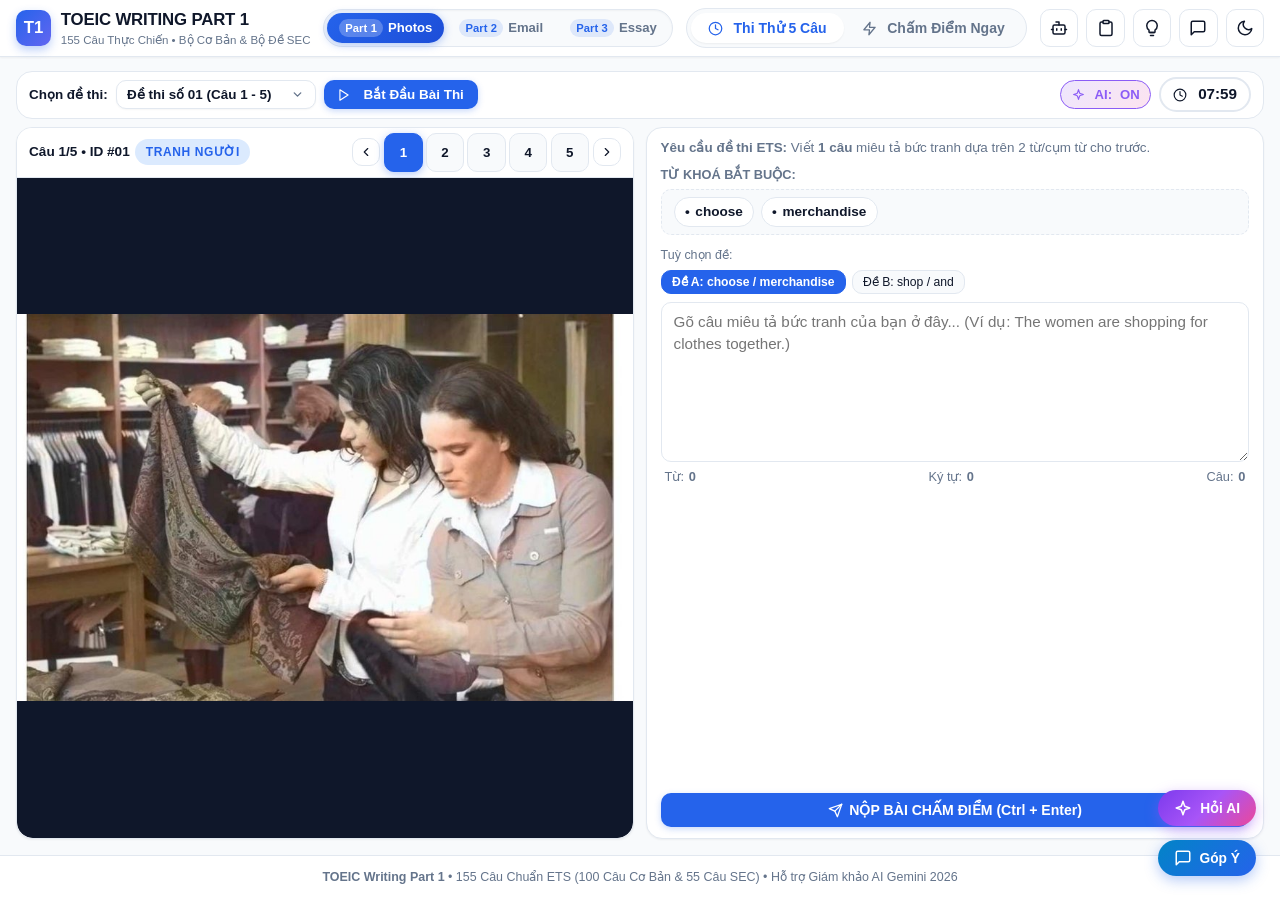
==== commit ca103b69: "fix(ui): optimize AI assistant modal to fit completely in one screen with zero outer scrollbars" ====
--- a/toeic_writing_app/index.html
+++ b/toeic_writing_app/index.html
@@ -699,9 +699,9 @@
        ==================================================================== -->
   <div id="aiAssistantModal" class="modal-overlay">
     <div class="modal-box ai-assistant-modal-box">
-      <div class="modal-header">
-        <h3 class="modal-title" style="display: flex; align-items: center; gap: 8px;">
-          <svg width="20" height="20" viewBox="0 0 24 24" fill="none" stroke="currentColor" stroke-width="2" stroke-linecap="round" stroke-linejoin="round" class="ai-sparkle-icon"><path d="m12 3-1.9 5.8a2 2 0 0 1-1.3 1.3L3 12l5.8 1.9a2 2 0 0 1 1.3 1.3L12 21l1.9-5.8a2 2 0 0 1 1.3-1.3L21 12l-5.8-1.9a2 2 0 0 1-1.3-1.3Z"/></svg>
+      <div class="modal-header" style="margin-bottom: 0.5rem; padding-bottom: 0.45rem;">
+        <h3 class="modal-title" style="display: flex; align-items: center; gap: 8px; font-size: 1.05rem;">
+          <svg width="18" height="18" viewBox="0 0 24 24" fill="none" stroke="currentColor" stroke-width="2" stroke-linecap="round" stroke-linejoin="round" class="ai-sparkle-icon"><path d="m12 3-1.9 5.8a2 2 0 0 1-1.3 1.3L3 12l5.8 1.9a2 2 0 0 1 1.3 1.3L12 21l1.9-5.8a2 2 0 0 1 1.3-1.3L21 12l-5.8-1.9a2 2 0 0 1-1.3-1.3Z"/></svg>
           <span>Trợ Lý AI TOEIC Writing (Prompt Tuỳ Biến)</span>
         </h3>
         <button class="close-btn" data-close="aiAssistantModal">&times;</button>
@@ -710,24 +710,24 @@
       <div class="ai-modal-body">
         <!-- Question Context Summary -->
         <div class="ai-question-summary-box">
-          <div style="font-size: 0.76rem; font-weight: 700; text-transform: uppercase; letter-spacing: 0.05em; color: var(--text-muted); margin-bottom: 2px;">Ngữ cảnh câu hỏi đang làm:</div>
-          <div id="aiQuestionSummary" style="font-weight: 700; color: var(--primary); font-size: 0.92rem;">TOEIC Writing</div>
+          <span style="font-size: 0.74rem; font-weight: 700; text-transform: uppercase; letter-spacing: 0.04em; color: var(--text-muted);">Ngữ cảnh:</span>
+          <span id="aiQuestionSummary" style="font-weight: 700; color: var(--primary); font-size: 0.85rem;">TOEIC Writing</span>
         </div>
 
         <!-- Prompt Template Selection -->
         <div class="ai-template-section">
-          <div style="font-size: 0.82rem; font-weight: 700; color: var(--text-main); margin-bottom: 0.45rem;">Chọn mẫu câu lệnh (Prompt Template):</div>
+          <div style="font-size: 0.78rem; font-weight: 700; color: var(--text-main); margin-bottom: 0.3rem;">Chọn mẫu câu lệnh (Prompt Template):</div>
           <div class="ai-template-chips">
             <button type="button" class="ai-template-btn active" data-template="review">
-              <svg width="15" height="15" viewBox="0 0 24 24" fill="none" stroke="currentColor" stroke-width="2"><path d="M14 2H6a2 2 0 0 0-2 2v16a2 2 0 0 0 2 2h12a2 2 0 0 0 2-2V8z"></path><polyline points="14 2 14 8 20 8"></polyline><line x1="16" y1="13" x2="8" y2="13"></line><line x1="16" y1="17" x2="8" y2="17"></line><polyline points="10 9 9 9 8 9"></polyline></svg>
+              <svg width="14" height="14" viewBox="0 0 24 24" fill="none" stroke="currentColor" stroke-width="2"><path d="M14 2H6a2 2 0 0 0-2 2v16a2 2 0 0 0 2 2h12a2 2 0 0 0 2-2V8z"></path><polyline points="14 2 14 8 20 8"></polyline><line x1="16" y1="13" x2="8" y2="13"></line><line x1="16" y1="17" x2="8" y2="17"></line><polyline points="10 9 9 9 8 9"></polyline></svg>
               <span>Chấm & Sửa Bài Của Tôi</span>
             </button>
             <button type="button" class="ai-template-btn" data-template="grammar">
-              <svg width="15" height="15" viewBox="0 0 24 24" fill="none" stroke="currentColor" stroke-width="2"><path d="M2 3h6a4 4 0 0 1 4 4v14a3 3 0 0 0-3-3H2z"></path><path d="M22 3h-6a4 4 0 0 0-4 4v14a3 3 0 0 1 3-3h7z"></path></svg>
+              <svg width="14" height="14" viewBox="0 0 24 24" fill="none" stroke="currentColor" stroke-width="2"><path d="M2 3h6a4 4 0 0 1 4 4v14a3 3 0 0 0-3-3H2z"></path><path d="M22 3h-6a4 4 0 0 0-4 4v14a3 3 0 0 1 3-3h7z"></path></svg>
               <span>Phân Tích Ngữ Pháp & Từ Vựng</span>
             </button>
             <button type="button" class="ai-template-btn" data-template="samples">
-              <svg width="15" height="15" viewBox="0 0 24 24" fill="none" stroke="currentColor" stroke-width="2"><circle cx="12" cy="12" r="10"></circle><polygon points="12 8 8 12 12 16 12 8"></polygon></svg>
+              <svg width="14" height="14" viewBox="0 0 24 24" fill="none" stroke="currentColor" stroke-width="2"><circle cx="12" cy="12" r="10"></circle><polygon points="12 8 8 12 12 16 12 8"></polygon></svg>
               <span>Gợi Ý 3 Bài Mẫu Điểm Tối Đa</span>
             </button>
           </div>
@@ -735,37 +735,38 @@
 
         <!-- Prompt Textarea with Copy Button -->
         <div class="ai-prompt-editor-section">
-          <div style="display: flex; justify-content: space-between; align-items: center; margin-bottom: 0.35rem;">
-            <label for="aiPromptTextarea" style="font-weight: 700; font-size: 0.84rem; color: var(--text-main);">
-              Nội dung câu lệnh gửi AI (Có thể chỉnh sửa tuỳ ý):
+          <div style="display: flex; justify-content: space-between; align-items: center; margin-bottom: 0.25rem;">
+            <label for="aiPromptTextarea" style="font-weight: 700; font-size: 0.78rem; color: var(--text-main);">
+              Nội dung câu lệnh gửi AI (Tự do chỉnh sửa):
             </label>
-            <button type="button" id="aiCopyPromptBtn" class="btn btn-outline" style="padding: 0.25rem 0.65rem; font-size: 0.78rem; display: flex; align-items: center; gap: 4px;">
-              <svg width="13" height="13" viewBox="0 0 24 24" fill="none" stroke="currentColor" stroke-width="2"><rect width="14" height="14" x="8" y="8" rx="2" ry="2"></rect><path d="M4 16c-1.1 0-2-.9-2-2V4c0-1.1.9-2 2-2h10c1.1 0 2 .9 2 2"></path></svg>
+            <button type="button" id="aiCopyPromptBtn" class="btn btn-outline" style="padding: 0.2rem 0.55rem; font-size: 0.74rem; display: flex; align-items: center; gap: 4px;">
+              <svg width="12" height="12" viewBox="0 0 24 24" fill="none" stroke="currentColor" stroke-width="2"><rect width="14" height="14" x="8" y="8" rx="2" ry="2"></rect><path d="M4 16c-1.1 0-2-.9-2-2V4c0-1.1.9-2 2-2h10c1.1 0 2 .9 2 2"></path></svg>
               <span>Sao chép Prompt</span>
             </button>
           </div>
-          <textarea id="aiPromptTextarea" class="writing-textarea ai-prompt-textarea" rows="7" placeholder="Nội dung Prompt..."></textarea>
-          <div style="font-size: 0.76rem; color: var(--text-muted); margin-top: 0.35rem;">
-            Hệ thống tự động gói toàn bộ thông tin đề bài và bài làm của bạn vào Prompt.
-          </div>
+          <textarea id="aiPromptTextarea" class="writing-textarea ai-prompt-textarea" rows="4" placeholder="Nội dung Prompt..."></textarea>
         </div>
 
         <!-- Launch AI Grid with Official Brand Logos -->
         <div class="ai-launch-grid-section">
-          <div style="font-size: 0.82rem; font-weight: 700; color: var(--text-main); margin-bottom: 0.5rem;">Chọn nền tảng AI để mở ngay:</div>
+          <div style="font-size: 0.78rem; font-weight: 700; color: var(--text-main); margin-bottom: 0.35rem;">Chọn nền tảng AI để mở ngay:</div>
           <div class="ai-launch-buttons-grid">
             <button type="button" class="ai-launch-btn gemini-launch-btn" data-modal-ai-platform="gemini">
-              <svg width="18" height="18" viewBox="0 0 24 24" fill="currentColor" aria-hidden="true"><path d="M11.04 19.32Q12 21.51 12 24q0-2.49.93-4.68.96-2.19 2.58-3.81t3.81-2.55Q21.51 12 24 12q-2.49 0-4.68-.93a12.3 12.3 0 0 1-3.81-2.58 12.3 12.3 0 0 1-2.58-3.81Q12 2.49 12 0q0 2.49-.96 4.68-.93 2.19-2.55 3.81a12.3 12.3 0 0 1-3.81 2.58Q2.49 12 0 12q2.49 0 4.68.96 2.19.93 3.81 2.55t2.55 3.81"/></svg>
+              <svg width="16" height="16" viewBox="0 0 24 24" fill="currentColor" aria-hidden="true"><path d="M11.04 19.32Q12 21.51 12 24q0-2.49.93-4.68.96-2.19 2.58-3.81t3.81-2.55Q21.51 12 24 12q-2.49 0-4.68-.93a12.3 12.3 0 0 1-3.81-2.58 12.3 12.3 0 0 1-2.58-3.81Q12 2.49 12 0q0 2.49-.96 4.68-.93 2.19-2.55 3.81a12.3 12.3 0 0 1-3.81 2.58Q2.49 12 0 12q2.49 0 4.68.96 2.19.93 3.81 2.55t2.55 3.81"/></svg>
               <span>Mở Google Gemini</span>
             </button>
             <button type="button" class="ai-launch-btn chatgpt-launch-btn" data-modal-ai-platform="chatgpt">
-              <svg width="18" height="18" viewBox="0 0 24 24" fill="currentColor" aria-hidden="true"><path d="M22.2819 9.8211a5.9847 5.9847 0 0 0-.5157-4.9108 6.0462 6.0462 0 0 0-6.5098-2.9A6.0651 6.0651 0 0 0 4.9807 4.1818a5.9847 5.9847 0 0 0-3.9977 2.9 6.0462 6.0462 0 0 0 .7427 7.0966 5.98 5.98 0 0 0 .511 4.9107 6.051 6.051 0 0 0 6.5146 2.9001A5.9847 5.9847 0 0 0 13.2599 24a6.0557 6.0557 0 0 0 5.7718-4.2058 5.9894 5.9894 0 0 0 3.9977-2.9001 6.0557 6.0557 0 0 0-.7475-7.0729zm-9.022 12.6081a4.4755 4.4755 0 0 1-2.8764-1.0408l.1419-.0804 4.7783-2.7582a.7948.7948 0 0 0 .3927-.6813v-6.7369l2.02 1.1686a.071.071 0 0 1 .038.052v5.5826a4.504 4.504 0 0 1-4.4945 4.4944zm-9.6607-4.1254a4.4708 4.4708 0 0 1-.5346-3.0137l.142.0852 4.783 2.7582a.7712.7712 0 0 0 .7806 0l5.8428-3.3685v2.3324a.0804.0804 0 0 1-.0332.0615L9.74 19.9502a4.4992 4.4992 0 0 1-6.1408-1.6464zM2.3408 7.8956a4.485 4.485 0 0 1 2.3655-1.9728V11.6a.7664.7664 0 0 0 .3879.6765l5.8144 3.3543-2.0201 1.1685a.0757.0757 0 0 1-.071 0l-4.8303-2.7865A4.504 4.504 0 0 1 2.3408 7.872zm16.5963 3.8558L13.1038 8.364 15.1192 7.2a.0757.0757 0 0 1 .071 0l4.8303 2.7913a4.4944 4.4944 0 0 1-.6765 8.1042v-5.6772a.79.79 0 0 0-.407-.667zm2.0107-3.0231l-.142-.0852-4.7735-2.7818a.7759.7759 0 0 0-.7854 0L9.409 9.2297V6.8974a.0662.0662 0 0 1 .0284-.0615l4.8303-2.7866a4.4992 4.4992 0 0 1 6.6802 4.66zM8.3065 12.863l-2.02-1.1638a.0804.0804 0 0 1-.038-.0567V6.0742a4.4992 4.4992 0 0 1 7.3757-3.4537l-.142.0805L8.704 5.459a.7948.7948 0 0 0-.3927.6813zm1.0976-2.3654l2.602-1.4998 2.6069 1.4998v2.9994l-2.5974 1.4997-2.6067-1.4997Z"/></svg>
+              <svg width="16" height="16" viewBox="0 0 24 24" fill="currentColor" aria-hidden="true"><path d="M22.2819 9.8211a5.9847 5.9847 0 0 0-.5157-4.9108 6.0462 6.0462 0 0 0-6.5098-2.9A6.0651 6.0651 0 0 0 4.9807 4.1818a5.9847 5.9847 0 0 0-3.9977 2.9 6.0462 6.0462 0 0 0 .7427 7.0966 5.98 5.98 0 0 0 .511 4.9107 6.051 6.051 0 0 0 6.5146 2.9001A5.9847 5.9847 0 0 0 13.2599 24a6.0557 6.0557 0 0 0 5.7718-4.2058 5.9894 5.9894 0 0 0 3.9977-2.9001 6.0557 6.0557 0 0 0-.7475-7.0729zm-9.022 12.6081a4.4755 4.4755 0 0 1-2.8764-1.0408l.1419-.0804 4.7783-2.7582a.7948.7948 0 0 0 .3927-.6813v-6.7369l2.02 1.1686a.071.071 0 0 1 .038.052v5.5826a4.504 4.504 0 0 1-4.4945 4.4944zm-9.6607-4.1254a4.4708 4.4708 0 0 1-.5346-3.0137l.142.0852 4.783 2.7582a.7712.7712 0 0 0 .7806 0l5.8428-3.3685v2.3324a.0804.0804 0 0 1-.0332.0615L9.74 19.9502a4.4992 4.4992 0 0 1-6.1408-1.6464zM2.3408 7.8956a4.485 4.485 0 0 1 2.3655-1.9728V11.6a.7664.7664 0 0 0 .3879.6765l5.8144 3.3543-2.0201 1.1685a.0757.0757 0 0 1-.071 0l-4.8303-2.7865A4.504 4.504 0 0 1 2.3408 7.872zm16.5963 3.8558L13.1038 8.364 15.1192 7.2a.0757.0757 0 0 1 .071 0l4.8303 2.7913a4.4944 4.4944 0 0 1-.6765 8.1042v-5.6772a.79.79 0 0 0-.407-.667zm2.0107-3.0231l-.142-.0852-4.7735-2.7818a.7759.7759 0 0 0-.7854 0L9.409 9.2297V6.8974a.0662.0662 0 0 1 .0284-.0615l4.8303-2.7866a4.4992 4.4992 0 0 1 6.6802 4.66zM8.3065 12.863l-2.02-1.1638a.0804.0804 0 0 1-.038-.0567V6.0742a4.4992 4.4992 0 0 1 7.3757-3.4537l-.142.0805L8.704 5.459a.7948.7948 0 0 0-.3927.6813zm1.0976-2.3654l2.602-1.4998 2.6069 1.4998v2.9994l-2.5974 1.4997-2.6067-1.4997Z"/></svg>
               <span>Mở OpenAI ChatGPT</span>
             </button>
             <button type="button" class="ai-launch-btn claude-launch-btn" data-modal-ai-platform="claude">
-              <svg width="18" height="18" viewBox="0 0 24 24" fill="currentColor" aria-hidden="true"><path d="m4.7144 15.9555 4.7174-2.6471.079-.2307-.079-.1275h-.2307l-.7893-.0486-2.6956-.0729-2.3375-.0971-2.2646-.1214-.5707-.1215-.5343-.7042.0546-.3522.4797-.3218.686.0608 1.5179.1032 2.2767.1578 1.6514.0972 2.4468.255h.3886l.0546-.1579-.1336-.0971-.1032-.0972L6.973 9.8356l-2.55-1.6879-1.3356-.9714-.7225-.4918-.3643-.4614-.1578-1.0078.6557-.7225.8803.0607.2246.0607.8925.686 1.9064 1.4754 2.4893 1.8336.3643.3035.1457-.1032.0182-.0728-.164-.2733-1.3539-2.4467-1.445-2.4893-.6435-1.032-.17-.6194c-.0607-.255-.1032-.4674-.1032-.7285L6.287.1335 6.6997 0l.9957.1336.419.3642.6192 1.4147 1.0018 2.2282 1.5543 3.0296.4553.8985.2429.8318.091.255h.1579v-.1457l.1275-1.706.2368-2.0947.2307-2.6957.0789-.7589.3764-.9107.7468-.4918.5828.2793.4797.686-.0668.4433-.2853 1.8517-.5586 2.9021-.3643 1.9429h.2125l.2429-.2429.9835-1.3053 1.6514-2.0643.7286-.8196.85-.9046.5464-.4311h1.0321l.759 1.1293-.34 1.1657-1.0625 1.3478-.8804 1.1414-1.2628 1.7-.7893 1.36.0729.1093.1882-.0183 2.8535-.607 1.5421-.2794 1.8396-.3157.8318.3886.091.3946-.3278.8075-1.967.4857-2.3072.4614-3.4364.8136-.0425.0304.0486.0607 1.5482.1457.6618.0364h1.621l3.0175.2247.7892.522.4736.6376-.079.4857-1.2142.6193-1.6393-.3886-3.825-.9107-1.3113-.3279h-.1822v.1093l1.0929 1.0686 2.0035 1.8092 2.5075 2.3314.1275.5768-.3218.4554-.34-.0486-2.2039-1.6575-.85-.7468-1.9246-1.621h-.1275v.17l.4432.6496 2.3436 3.5214.1214 1.0807-.17.3521-.6071.2125-.6679-.1214-1.3721-1.9246L14.38 17.959l-1.1414-1.9428-.1397.079-.674 7.2552-.3156.3703-.7286.2793-.6071-.4614-.3218-.7468.3218-1.4753.3886-1.9246.3157-1.53.2853-1.9004.17-.6314-.0121-.0425-.1397.0182-1.4328 1.9672-2.1796 2.9446-1.7243 1.8456-.4128.164-.7164-.3704.0667-.6618.4008-.5889 2.386-3.0357 1.4389-1.882.929-1.0868-.0062-.1579h-.0546l-6.3385 4.1164-1.1293.1457-.4857-.4554.0608-.7467.2307-.2429 1.9064-1.3114Z"/></svg>
+              <svg width="16" height="16" viewBox="0 0 24 24" fill="currentColor" aria-hidden="true"><path d="m4.7144 15.9555 4.7174-2.6471.079-.2307-.079-.1275h-.2307l-.7893-.0486-2.6956-.0729-2.3375-.0971-2.2646-.1214-.5707-.1215-.5343-.7042.0546-.3522.4797-.3218.686.0608 1.5179.1032 2.2767.1578 1.6514.0972 2.4468.255h.3886l.0546-.1579-.1336-.0971-.1032-.0972L6.973 9.8356l-2.55-1.6879-1.3356-.9714-.7225-.4918-.3643-.4614-.1578-1.0078.6557-.7225.8803.0607.2246.0607.8925.686 1.9064 1.4754 2.4893 1.8336.3643.3035.1457-.1032.0182-.0728-.164-.2733-1.3539-2.4467-1.445-2.4893-.6435-1.032-.17-.6194c-.0607-.255-.1032-.4674-.1032-.7285L6.287.1335 6.6997 0l.9957.1336.419.3642.6192 1.4147 1.0018 2.2282 1.5543 3.0296.4553.8985.2429.8318.091.255h.1579v-.1457l.1275-1.706.2368-2.0947.2307-2.6957.0789-.7589.3764-.9107.7468-.4918.5828.2793.4797.686-.0668.4433-.2853 1.8517-.5586 2.9021-.3643 1.9429h.2125l.2429-.2429.9835-1.3053 1.6514-2.0643.7286-.8196.85-.9046.5464-.4311h1.0321l.759 1.1293-.34 1.1657-1.0625 1.3478-.8804 1.1414-1.2628 1.7-.7893 1.36.0729.1093.1882-.0183 2.8535-.607 1.5421-.2794 1.8396-.3157.8318.3886.091.3946-.3278.8075-1.967.4857-2.3072.4614-3.4364.8136-.0425.0304.0486.0607 1.5482.1457.6618.0364h1.621l3.0175.2247.7892.522.4736.6376-.079.4857-1.2142.6193-1.6393-.3886-3.825-.9107-1.3113-.3279h-.1822v.1093l1.0929 1.0686 2.0035 1.8092 2.5075 2.3314.1275.5768-.3218.4554-.34-.0486-2.2039-1.6575-.85-.7468-1.9246-1.621h-.1275v.17l.4432.6496 2.3436 3.5214.1214 1.0807-.17.3521-.6071.2125-.6679-.1214-1.3721-1.9246L14.38 17.959l-1.1414-1.9428-.1397.079-.674 7.2552-.3156.3703-.7286.2793-.6071-.4614-.3218-.7468.3218-1.4753.3886-1.9246.3157-1.53.2853-1.9004.17-.6314-.0121-.0425-.1397.0182-1.4328 1.9672-2.1796 2.9446-1.7243 1.8456-.4128.164-.7164-.3704.0667-.6618.4008-.5889 2.386-3.0357 1.4389-1.882.929-1.0868-.0062-.1579h-.0546l-6.3385 4.1164-1.1293.1457-.4857-.4554.0608-.7467.2307-.2429 1.9064-1.3114Z"/></svg>
               <span>Mở Anthropic Claude</span>
             </button>
+          </div>
+          <div class="ai-launch-hint-note">
+            <svg width="14" height="14" viewBox="0 0 24 24" fill="none" stroke="currentColor" stroke-width="2" stroke-linecap="round" stroke-linejoin="round"><circle cx="12" cy="12" r="10"></circle><line x1="12" y1="16" x2="12" y2="12"></line><line x1="12" y1="8" x2="12.01" y2="8"></line></svg>
+            <span><strong>Lưu ý:</strong> Khi bấm mở, hệ thống sẽ <strong>tự động copy toàn bộ Prompt</strong>. Bạn chỉ cần nhấn <kbd>Ctrl</kbd> + <kbd>V</kbd> (hoặc <kbd>Cmd</kbd> + <kbd>V</kbd>) trên trang AI để nhận giải đáp ngay.</span>
           </div>
         </div>
       </div>
--- a/toeic_writing_app/styles.css
+++ b/toeic_writing_app/styles.css
@@ -1530,79 +1530,103 @@
 }
 
 /* ==========================================================================
-   CUSTOM UI FEEDBACK: TOAST + CONFIRM (replaces native alert/confirm)
+   CUSTOM UI FEEDBACK: TOAST + CONFIRM (Top-Center Centered & Solid)
    ========================================================================== */
 
-/* Toast container (top-center on mobile, top-right on desktop) */
+/* Toast container (top-center of viewport, floating above all modals/headers) */
 .toast-wrap {
   position: fixed;
-  top: 1rem;
-  right: 1rem;
-  left: auto;
-  z-index: 5000;
+  top: 24px;
+  left: 50%;
+  transform: translateX(-50%);
+  z-index: 999999;
   display: flex;
   flex-direction: column;
-  gap: 0.5rem;
-  max-width: min(360px, calc(100vw - 2rem));
+  align-items: center;
+  gap: 0.6rem;
+  max-width: min(540px, calc(100vw - 2rem));
+  width: auto;
   pointer-events: none;
 }
 
 @media (max-width: 640px) {
   .toast-wrap {
-    left: 1rem;
-    right: 1rem;
-    align-items: center;
+    top: 14px;
+    left: 12px;
+    right: 12px;
+    transform: none;
     max-width: none;
-  }
-  .toast { width: 100%; }
+    width: auto;
+  }
 }
 
 .toast {
   pointer-events: auto;
   display: flex;
-  align-items: flex-start;
-  gap: 0.6rem;
-  background: var(--bg-card);
-  color: var(--text-main);
-  border: 1px solid var(--border-color);
-  border-left: 4px solid var(--primary);
-  border-radius: var(--radius-md);
-  padding: 0.7rem 0.9rem;
-  box-shadow: var(--shadow-lg);
+  align-items: center;
+  gap: 0.75rem;
+  background: var(--bg-card, #ffffff);
+  color: var(--text-main, #0f172a);
+  border: 1px solid var(--border-color, #e2e8f0);
+  border-left: 5px solid var(--primary, #2563eb);
+  border-radius: var(--radius-md, 8px);
+  padding: 0.75rem 1.15rem;
+  box-shadow: 0 12px 32px -4px rgba(0, 0, 0, 0.25), 0 4px 10px -2px rgba(0, 0, 0, 0.1);
   font-size: 0.88rem;
+  font-weight: 600;
   line-height: 1.45;
   opacity: 0;
-  transform: translateY(-8px);
-  transition: opacity 0.25s ease, transform 0.25s ease;
+  transform: translateY(-16px) scale(0.96);
+  transition: opacity 0.25s cubic-bezier(0.16, 1, 0.3, 1), transform 0.25s cubic-bezier(0.16, 1, 0.3, 1);
   cursor: pointer;
-}
-
-.toast.show { opacity: 1; transform: translateY(0); }
-.toast.hide { opacity: 0; transform: translateY(-8px); }
+  user-select: none;
+}
+
+[data-theme="dark"] .toast {
+  background: var(--bg-card, #1e293b);
+  color: var(--text-main, #f8fafc);
+  border-color: var(--border-color, #334155);
+  box-shadow: 0 12px 32px -4px rgba(0, 0, 0, 0.55), 0 4px 12px rgba(0, 0, 0, 0.35);
+}
+
+.toast.show {
+  opacity: 1;
+  transform: translateY(0) scale(1);
+}
+
+.toast.hide {
+  opacity: 0;
+  transform: translateY(-14px) scale(0.96);
+}
 
 .toast-icon {
   flex-shrink: 0;
-  width: 1.25rem;
-  height: 1.25rem;
+  width: 1.4rem;
+  height: 1.4rem;
   border-radius: 50%;
   display: inline-flex;
   align-items: center;
   justify-content: center;
   font-weight: 900;
   font-size: 0.75rem;
-  color: #fff;
-  background: var(--primary);
-  margin-top: 0.1rem;
-}
-
-.toast-msg { flex: 1; }
-
-.toast-success { border-left-color: var(--success); }
-.toast-success .toast-icon { background: var(--success); }
-.toast-warning { border-left-color: var(--warning); }
-.toast-warning .toast-icon { background: var(--warning); }
-.toast-error { border-left-color: var(--danger); }
-.toast-error .toast-icon { background: var(--danger); }
+  color: #ffffff;
+  background: var(--primary, #2563eb);
+}
+
+.toast-msg {
+  flex: 1;
+  font-size: 0.88rem;
+  font-weight: 600;
+}
+
+.toast-success { border-left-color: #10b981; }
+.toast-success .toast-icon { background: #10b981; }
+.toast-warning { border-left-color: #f59e0b; }
+.toast-warning .toast-icon { background: #f59e0b; }
+.toast-error { border-left-color: #ef4444; }
+.toast-error .toast-icon { background: #ef4444; }
+.toast-info { border-left-color: #3b82f6; }
+.toast-info .toast-icon { background: #3b82f6; }
 
 /* Confirm dialog */
 .ui-confirm-overlay {
@@ -1610,7 +1634,7 @@
   inset: 0;
   background: rgba(0, 0, 0, 0.6);
   backdrop-filter: blur(4px);
-  z-index: 6000;
+  z-index: 999999;
   display: flex;
   align-items: center;
   justify-content: center;
@@ -1658,16 +1682,6 @@
 .btn-danger-soft:hover { filter: brightness(0.92); }
 
 body.ui-confirm-open { overflow: hidden; }
-
-/* App Footer */
-.app-footer {
-  flex-shrink: 0;
-  text-align: center;
-  padding: 0.35rem 0.75rem;
-  background: var(--bg-card);
-  border-top: 1px solid var(--border-color);
-  color: var(--text-muted);
-}
 
 /* ==========================================================================
    FEEDBACK & SUPPORT WIDGET & MODAL
@@ -1804,7 +1818,7 @@
 }
 
 /* ==========================================================================
-   FLOATING AI ASSISTANT BUTTON & MODAL
+   FLOATING AI ASSISTANT BUTTON & COMPACT MODAL
    ========================================================================== */
 
 .floating-ai-btn {
@@ -1838,15 +1852,18 @@
   transform: translateY(0);
 }
 
-/* Modal Styling */
+/* Compact Modal Styling - Fits neatly into 1 screen */
 .ai-assistant-modal-box {
-  max-width: 620px;
+  max-width: 580px;
+  padding: 1.1rem 1.35rem;
+  max-height: 94vh;
+  box-sizing: border-box;
 }
 
 .ai-modal-body {
   display: flex;
   flex-direction: column;
-  gap: 1rem;
+  gap: 0.55rem;
 }
 
 .ai-question-summary-box {
@@ -1854,25 +1871,29 @@
   border: 1px solid var(--border-color);
   border-left: 4px solid var(--primary);
   border-radius: var(--radius-md);
-  padding: 0.65rem 0.85rem;
+  padding: 0.35rem 0.75rem;
+  display: flex;
+  align-items: center;
+  gap: 0.45rem;
+  flex-wrap: wrap;
 }
 
 .ai-template-chips {
   display: flex;
-  gap: 0.5rem;
+  gap: 0.4rem;
   flex-wrap: wrap;
 }
 
 .ai-template-btn {
   display: inline-flex;
   align-items: center;
-  gap: 6px;
-  padding: 0.45rem 0.75rem;
+  gap: 5px;
+  padding: 0.3rem 0.65rem;
   border-radius: var(--radius-full);
   border: 1.5px solid var(--border-color);
   background: var(--bg-card);
   color: var(--text-muted);
-  font-size: 0.82rem;
+  font-size: 0.78rem;
   font-weight: 600;
   cursor: pointer;
   transition: all 0.2s ease;
@@ -1892,35 +1913,42 @@
 
 .ai-prompt-textarea {
   font-family: ui-monospace, SFMono-Regular, Menlo, Monaco, Consolas, monospace;
-  font-size: 0.86rem;
-  line-height: 1.5;
-  min-height: 140px;
+  font-size: 0.82rem;
+  line-height: 1.45;
+  min-height: 90px;
+  height: 95px;
   width: 100%;
+  padding: 0.45rem 0.65rem;
+  box-sizing: border-box;
+  resize: vertical;
 }
 
 .ai-launch-buttons-grid {
   display: grid;
   grid-template-columns: repeat(3, 1fr);
-  gap: 0.65rem;
+  gap: 0.55rem;
 }
 
 .ai-launch-btn {
   display: flex;
   align-items: center;
   justify-content: center;
-  gap: 8px;
-  padding: 0.65rem 0.75rem;
+  gap: 7px;
+  padding: 0.5rem 0.65rem;
   border-radius: var(--radius-md);
   border: none;
-  font-size: 0.84rem;
+  font-size: 0.81rem;
   font-weight: 700;
   color: #ffffff;
   cursor: pointer;
   transition: all 0.2s ease;
+  min-height: 38px;
 }
 
 .ai-launch-btn svg {
   flex-shrink: 0;
+  width: 16px;
+  height: 16px;
 }
 
 .ai-launch-btn:hover {
@@ -1941,7 +1969,46 @@
   background: linear-gradient(135deg, #d97706, #f59e0b);
 }
 
+.ai-launch-hint-note {
+  margin-top: 0.4rem;
+  padding: 0.4rem 0.65rem;
+  background: var(--bg-body);
+  border: 1px solid var(--border-color);
+  border-radius: var(--radius-md);
+  font-size: 0.75rem;
+  color: var(--text-muted);
+  line-height: 1.4;
+  display: flex;
+  align-items: flex-start;
+  gap: 7px;
+}
+
+.ai-launch-hint-note svg {
+  flex-shrink: 0;
+  margin-top: 2px;
+  color: var(--primary);
+  width: 14px;
+  height: 14px;
+}
+
+.ai-launch-hint-note kbd {
+  display: inline-block;
+  padding: 0 4px;
+  font-size: 0.72rem;
+  font-family: inherit;
+  font-weight: 700;
+  color: var(--text-main);
+  background: var(--bg-card);
+  border: 1px solid var(--border-color);
+  border-radius: 3px;
+  box-shadow: 0 1px 1px rgba(0, 0, 0, 0.1);
+}
+
 @media (max-width: 640px) {
+  .ai-assistant-modal-box {
+    padding: 1rem;
+    max-height: 92vh;
+  }
   .floating-ai-btn {
     bottom: 66px;
     right: 16px;
@@ -1950,5 +2017,10 @@
   }
   .ai-launch-buttons-grid {
     grid-template-columns: 1fr;
-  }
-}
+    gap: 0.45rem;
+  }
+  .ai-prompt-textarea {
+    min-height: 80px;
+    height: 85px;
+  }
+}
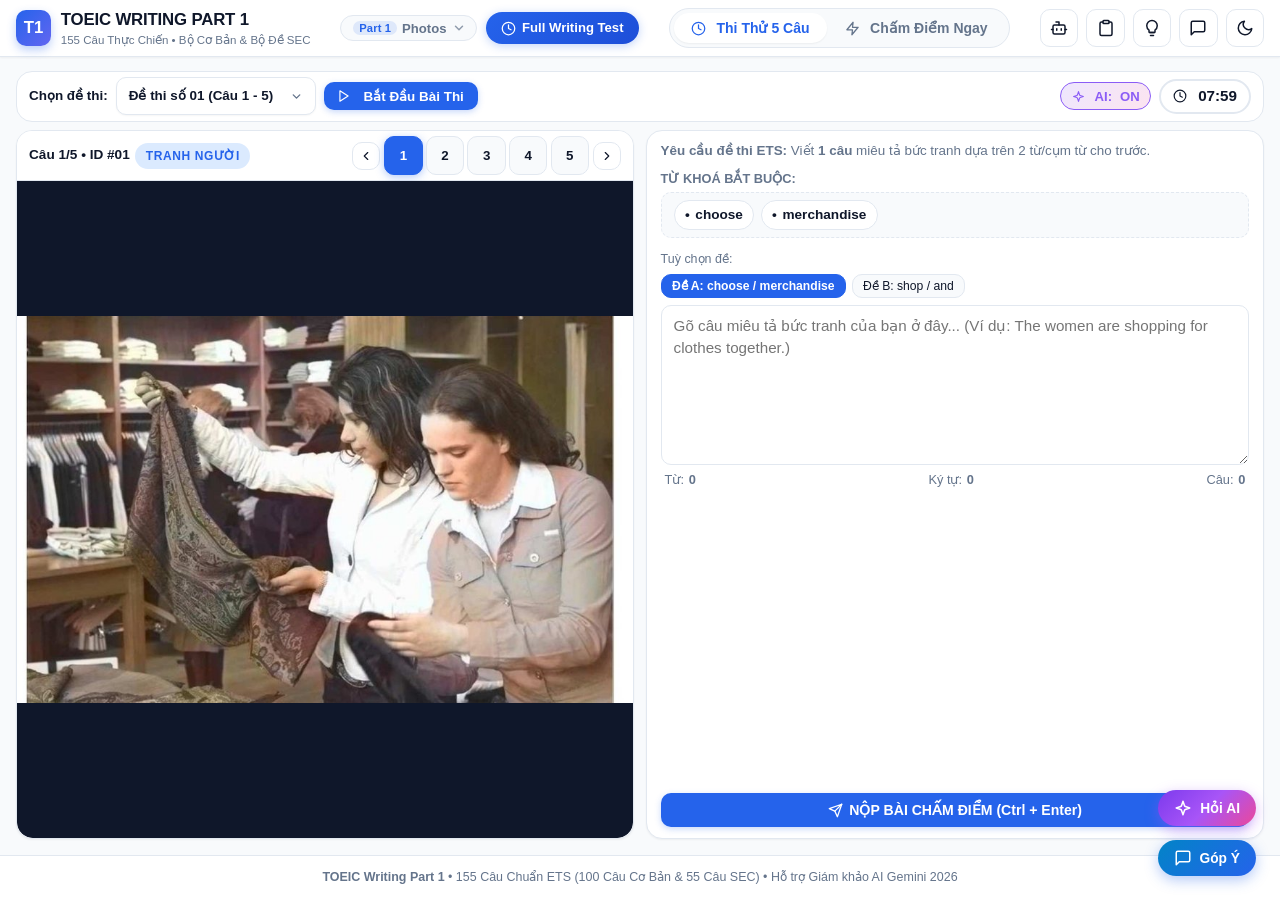
==== commit 38e44dc9: "feat(fulltest): Full Writing Test 58p 3 part + nav dropdown + P2 ETS 10'/10' + UX polish - New toeic" ====
--- a/toeic_writing_app/index.html
+++ b/toeic_writing_app/index.html
@@ -19,21 +19,41 @@
         </div>
       </a>
 
-      <!-- Top Bar Part Switcher -->
-      <nav class="part-switcher" aria-label="TOEIC Writing Parts">
-        <a href="./index.html" class="part-tab active" title="Part 1: Photos (Questions 1–5)">
-          <span class="part-pill">Part 1</span>
-          <span class="part-name">Photos</span>
+      <!-- Top Bar Part Dropdown (3 parts) + Full Writing Test CTA -->
+      <div class="nav-center">
+        <div class="part-dropdown" id="partDropdown">
+          <button type="button" class="part-dd-trigger" aria-haspopup="true" aria-expanded="false" data-dd-target="partDropdownMenu">
+            <span class="part-dd-current">
+              <span class="part-pill">Part 1</span>
+              <span class="part-name">Photos</span>
+            </span>
+            <svg class="dd-chevron" width="14" height="14" viewBox="0 0 24 24" fill="none" stroke="currentColor" stroke-width="2.5" stroke-linecap="round" stroke-linejoin="round"><polyline points="6 9 12 15 18 9"></polyline></svg>
+          </button>
+          <div class="part-dropdown-menu" id="partDropdownMenu" role="menu">
+            <a href="./index.html" class="part-dd-item active" role="menuitem" title="Part 1: Photos (Questions 1–5)">
+              <span class="part-pill">Part 1</span>
+              <span class="part-name">Photos</span>
+              <span class="dd-check">✓</span>
+            </a>
+            <a href="./part2/index.html" class="part-dd-item" role="menuitem" title="Part 2: Email (Questions 6–7)">
+              <span class="part-pill">Part 2</span>
+              <span class="part-name">Email</span>
+              <span class="dd-check">✓</span>
+            </a>
+            <a href="./part3/index.html" class="part-dd-item" role="menuitem" title="Part 3: Essay (Question 8)">
+              <span class="part-pill">Part 3</span>
+              <span class="part-name">Essay</span>
+              <span class="dd-check">✓</span>
+            </a>
+          </div>
+        </div>
+
+        <a href="./fulltest/index.html" class="fulltest-cta" title="Thi thử TOEIC Writing Full Test — cả 3 phần (58 phút chuẩn ETS)">
+          <svg width="15" height="15" viewBox="0 0 24 24" fill="none" stroke="currentColor" stroke-width="2" stroke-linecap="round" stroke-linejoin="round"><circle cx="12" cy="12" r="10"></circle><polyline points="12 6 12 12 16 14"></polyline></svg>
+          <span class="ft-label">Full Writing Test</span>
+          <span class="ft-short">Full 58'</span>
         </a>
-        <a href="./part2/index.html" class="part-tab" title="Part 2: Email (Questions 6–7)">
-          <span class="part-pill">Part 2</span>
-          <span class="part-name">Email</span>
-        </a>
-        <a href="./part3/index.html" class="part-tab" title="Part 3: Essay (Question 8)">
-          <span class="part-pill">Part 3</span>
-          <span class="part-name">Essay</span>
-        </a>
-      </nav>
+      </div>
 
       <!-- Mode Switcher -->
       <nav class="mode-switcher" aria-label="Chế độ làm bài">
@@ -794,6 +814,41 @@
   <script src="feedback_handler.js"></script>
   <script src="app.js"></script>
   <script src="ai_assistant.js"></script>
+  <script>
+    // Part dropdown + Full Test CTA nav behavior (touch toggle + Esc close + lock API)
+    (function () {
+      var dd = document.getElementById('partDropdown');
+      if (!dd) return;
+      var trigger = dd.querySelector('.part-dd-trigger');
+      var menu = dd.querySelector('.part-dropdown-menu');
+      var isOpen = false;
+      var lockNav = false;
+      function setOpen(open) {
+        isOpen = open;
+        dd.classList.toggle('open', open);
+        if (trigger) { trigger.setAttribute('aria-expanded', open ? 'true' : 'false'); }
+      }
+      if (trigger) {
+        trigger.addEventListener('click', function (e) {
+          e.stopPropagation();
+          if (lockNav) return;
+          setOpen(!isOpen);
+        });
+      }
+      document.addEventListener('click', function (e) {
+        if (!dd.contains(e.target)) setOpen(false);
+      });
+      document.addEventListener('keydown', function (e) {
+        if (e.key === 'Escape') setOpen(false);
+      });
+      // Public lock API (used by fulltest running state & optional page hooks)
+      window.PartNav = {
+        lock: function () { lockNav = true; dd.classList.add('nav-locked'); if (trigger) trigger.setAttribute('aria-disabled', 'true'); },
+        unlock: function () { lockNav = false; dd.classList.remove('nav-locked'); if (trigger) trigger.removeAttribute('aria-disabled'); setOpen(false); }
+      };
+      // If any page wants to lock nav (exam running), call window.PartNav.lock()
+    })();
+  </script>
 </body>
 </html>
 
--- a/toeic_writing_app/styles.css
+++ b/toeic_writing_app/styles.css
@@ -1209,7 +1209,9 @@
   align-items: center;
   justify-content: space-between;
   gap: 0.5rem;
-  padding: 0.35rem 0.65rem;
+  padding: 0.42rem 0.75rem;
+  min-height: 38px;
+  height: auto;
   border-radius: var(--radius-md);
   border: 1.5px solid var(--border-color);
   background: var(--bg-card);
@@ -1239,9 +1241,9 @@
 }
 
 .cs-label-text {
-  overflow: hidden;
-  text-overflow: ellipsis;
-  white-space: nowrap;
+  white-space: normal;
+  word-break: break-word;
+  line-height: 1.35;
   flex: 1;
   text-align: left;
 }
@@ -1249,6 +1251,7 @@
 .cs-icon-wrapper {
   display: flex;
   align-items: center;
+  flex-shrink: 0;
   color: var(--text-muted);
   transition: transform 0.2s ease;
 }
@@ -1263,8 +1266,8 @@
   left: 0;
   min-width: 100%;
   width: max-content;
-  max-width: min(440px, calc(100vw - 1rem));
-  max-height: 280px;
+  max-width: min(580px, calc(100vw - 1.5rem));
+  max-height: 320px;
   overflow-y: auto;
   background: var(--bg-card);
   border: 1.5px solid var(--border-color);
@@ -1313,10 +1316,10 @@
 
 .cs-option-item {
   display: flex;
-  align-items: center;
+  align-items: flex-start;
   justify-content: space-between;
   gap: 0.5rem;
-  padding: 0.38rem 0.65rem;
+  padding: 0.42rem 0.65rem;
   border-radius: var(--radius-sm);
   font-size: 0.83rem;
   font-weight: 500;
@@ -1338,9 +1341,20 @@
   font-weight: 700;
 }
 
+.cs-option-text {
+  flex: 1;
+  min-width: 0;
+  white-space: normal;
+  word-break: break-word;
+  line-height: 1.35;
+  text-align: left;
+}
+
 .cs-option-check {
   display: none;
   color: var(--primary);
+  flex-shrink: 0;
+  margin-top: 2px;
 }
 
 .cs-option-item.selected .cs-option-check {
@@ -2024,3 +2038,236 @@
     height: 85px;
   }
 }
+
+/* ==========================================================================
+   NAV v2: Part Dropdown (3 parts, hover/click) + Full Writing Test CTA
+   ========================================================================== */
+.nav-center {
+  display: inline-flex;
+  align-items: center;
+  gap: 0.55rem;
+  flex: 0 0 auto;
+}
+
+.part-dropdown {
+  position: relative;
+}
+
+.part-dd-trigger {
+  display: inline-flex;
+  align-items: center;
+  gap: 6px;
+  padding: 0.3rem 0.6rem 0.3rem 0.75rem;
+  border-radius: var(--radius-full);
+  background: var(--bg-main);
+  border: 1px solid var(--border-color);
+  font-size: 0.82rem;
+  font-weight: 600;
+  color: var(--text-muted);
+  cursor: pointer;
+  white-space: nowrap;
+  font-family: inherit;
+  transition: all 0.2s ease;
+}
+.part-dd-trigger:hover {
+  color: var(--text-main);
+  border-color: var(--primary);
+  background: var(--bg-card);
+}
+.part-dd-current {
+  display: inline-flex;
+  align-items: center;
+  gap: 5px;
+}
+.dd-chevron {
+  transition: transform 0.2s ease;
+  opacity: 0.7;
+  color: var(--text-muted);
+}
+.part-dropdown.open .dd-chevron {
+  transform: rotate(180deg);
+}
+
+.part-dropdown-menu {
+  position: absolute;
+  top: calc(100% + 8px);
+  left: 0;
+  min-width: 230px;
+  background: var(--bg-card);
+  border: 1px solid var(--border-color);
+  border-radius: var(--radius-lg);
+  box-shadow: var(--shadow-lg);
+  padding: 0.35rem;
+  display: flex;
+  flex-direction: column;
+  gap: 2px;
+  z-index: 220;
+  opacity: 0;
+  visibility: hidden;
+  transform: translateY(-6px);
+  transition: opacity 0.18s ease, transform 0.18s ease, visibility 0.18s;
+}
+.part-dropdown:hover .part-dropdown-menu,
+.part-dropdown:focus-within .part-dropdown-menu,
+.part-dropdown.open .part-dropdown-menu {
+  opacity: 1;
+  visibility: visible;
+  transform: translateY(0);
+}
+
+.part-dd-item {
+  display: flex;
+  align-items: center;
+  gap: 8px;
+  padding: 0.5rem 0.7rem;
+  border-radius: var(--radius-md);
+  text-decoration: none;
+  color: var(--text-muted);
+  font-size: 0.86rem;
+  font-weight: 600;
+  transition: all 0.15s ease;
+}
+.part-dd-item:hover {
+  background: var(--bg-subtle);
+  color: var(--text-main);
+}
+.part-dd-item.active {
+  background: var(--primary-light);
+  color: var(--primary);
+}
+.part-dd-item .dd-check {
+  margin-left: auto;
+  opacity: 0;
+  font-size: 0.8rem;
+  color: var(--primary);
+  font-weight: 800;
+}
+.part-dd-item.active .dd-check {
+  opacity: 1;
+}
+
+/* Full Writing Test CTA */
+.fulltest-cta {
+  display: inline-flex;
+  align-items: center;
+  gap: 6px;
+  padding: 0.4rem 0.95rem;
+  border-radius: var(--radius-full);
+  background: linear-gradient(135deg, var(--primary), var(--primary-dark, var(--primary-hover, var(--primary))));
+  color: #fff;
+  font-weight: 700;
+  font-size: 0.82rem;
+  white-space: nowrap;
+  text-decoration: none;
+  box-shadow: 0 2px 10px rgba(37, 99, 235, 0.28);
+  transition: all 0.2s ease;
+  border: none;
+  cursor: pointer;
+}
+.fulltest-cta:hover {
+  transform: translateY(-1px);
+  box-shadow: 0 4px 14px rgba(37, 99, 235, 0.35);
+  color: #fff;
+}
+.fulltest-cta .ft-short {
+  display: none;
+}
+
+/* Locked nav during running exam */
+.part-dropdown.nav-locked .part-dd-trigger,
+.nav-center.nav-locked .fulltest-cta {
+  opacity: 0.55;
+  pointer-events: none;
+  cursor: not-allowed;
+}
+
+/* Desktop: allow header to wrap a bit earlier now that nav is wider */
+@media (max-width: 1240px) {
+  .header-inner {
+    flex-wrap: wrap;
+    height: auto;
+    padding: 0.45rem 0.8rem;
+    row-gap: 0.45rem;
+    column-gap: 0.6rem;
+    justify-content: space-between;
+  }
+  .nav-center {
+    order: 3;
+    width: fit-content;
+    margin: 0 auto;
+    justify-content: center;
+  }
+  .mode-switcher {
+    order: 4;
+    width: fit-content;
+    margin: 0 auto;
+    justify-content: center;
+  }
+}
+
+@media (max-width: 960px) {
+  .nav-center {
+    order: 3;
+    width: fit-content;
+    margin: 0 auto;
+    justify-content: center;
+    flex-wrap: wrap;
+  }
+  .mode-switcher {
+    order: 4;
+    width: fit-content;
+    margin: 0 auto;
+    justify-content: center;
+    flex-wrap: wrap;
+  }
+  .part-dd-trigger {
+    padding: 0.28rem 0.55rem 0.28rem 0.6rem;
+    font-size: 0.8rem;
+  }
+  .fulltest-cta {
+    padding: 0.36rem 0.8rem;
+    font-size: 0.8rem;
+  }
+}
+
+@media (max-width: 560px) {
+  .fulltest-cta .ft-label {
+    display: none;
+  }
+  .fulltest-cta .ft-short {
+    display: inline;
+  }
+}
+
+/* Ensure dropdown menu doesn't clip on the right edge for small viewports */
+@media (max-width: 480px) {
+  .part-dropdown-menu {
+    left: auto;
+    right: -40px;
+    min-width: 210px;
+  }
+}
+
+/* Active part item: very light tint + readable brand text (not a heavy fill) */
+.part-dd-item.active {
+  background: rgba(37, 99, 235, 0.07);
+  color: #1d4ed8;
+}
+.part-dd-item.active .dd-check {
+  color: #2563eb;
+}
+.part-dd-item.active .part-pill {
+  background: rgba(37, 99, 235, 0.14);
+  color: #1d4ed8;
+}
+[data-theme="dark"] .part-dd-item.active {
+  background: rgba(96, 165, 250, 0.16);
+  color: #bfdbfe;
+}
+[data-theme="dark"] .part-dd-item.active .dd-check {
+  color: #93c5fd;
+}
+[data-theme="dark"] .part-dd-item.active .part-pill {
+  background: rgba(96, 165, 250, 0.24);
+  color: #bfdbfe;
+}
